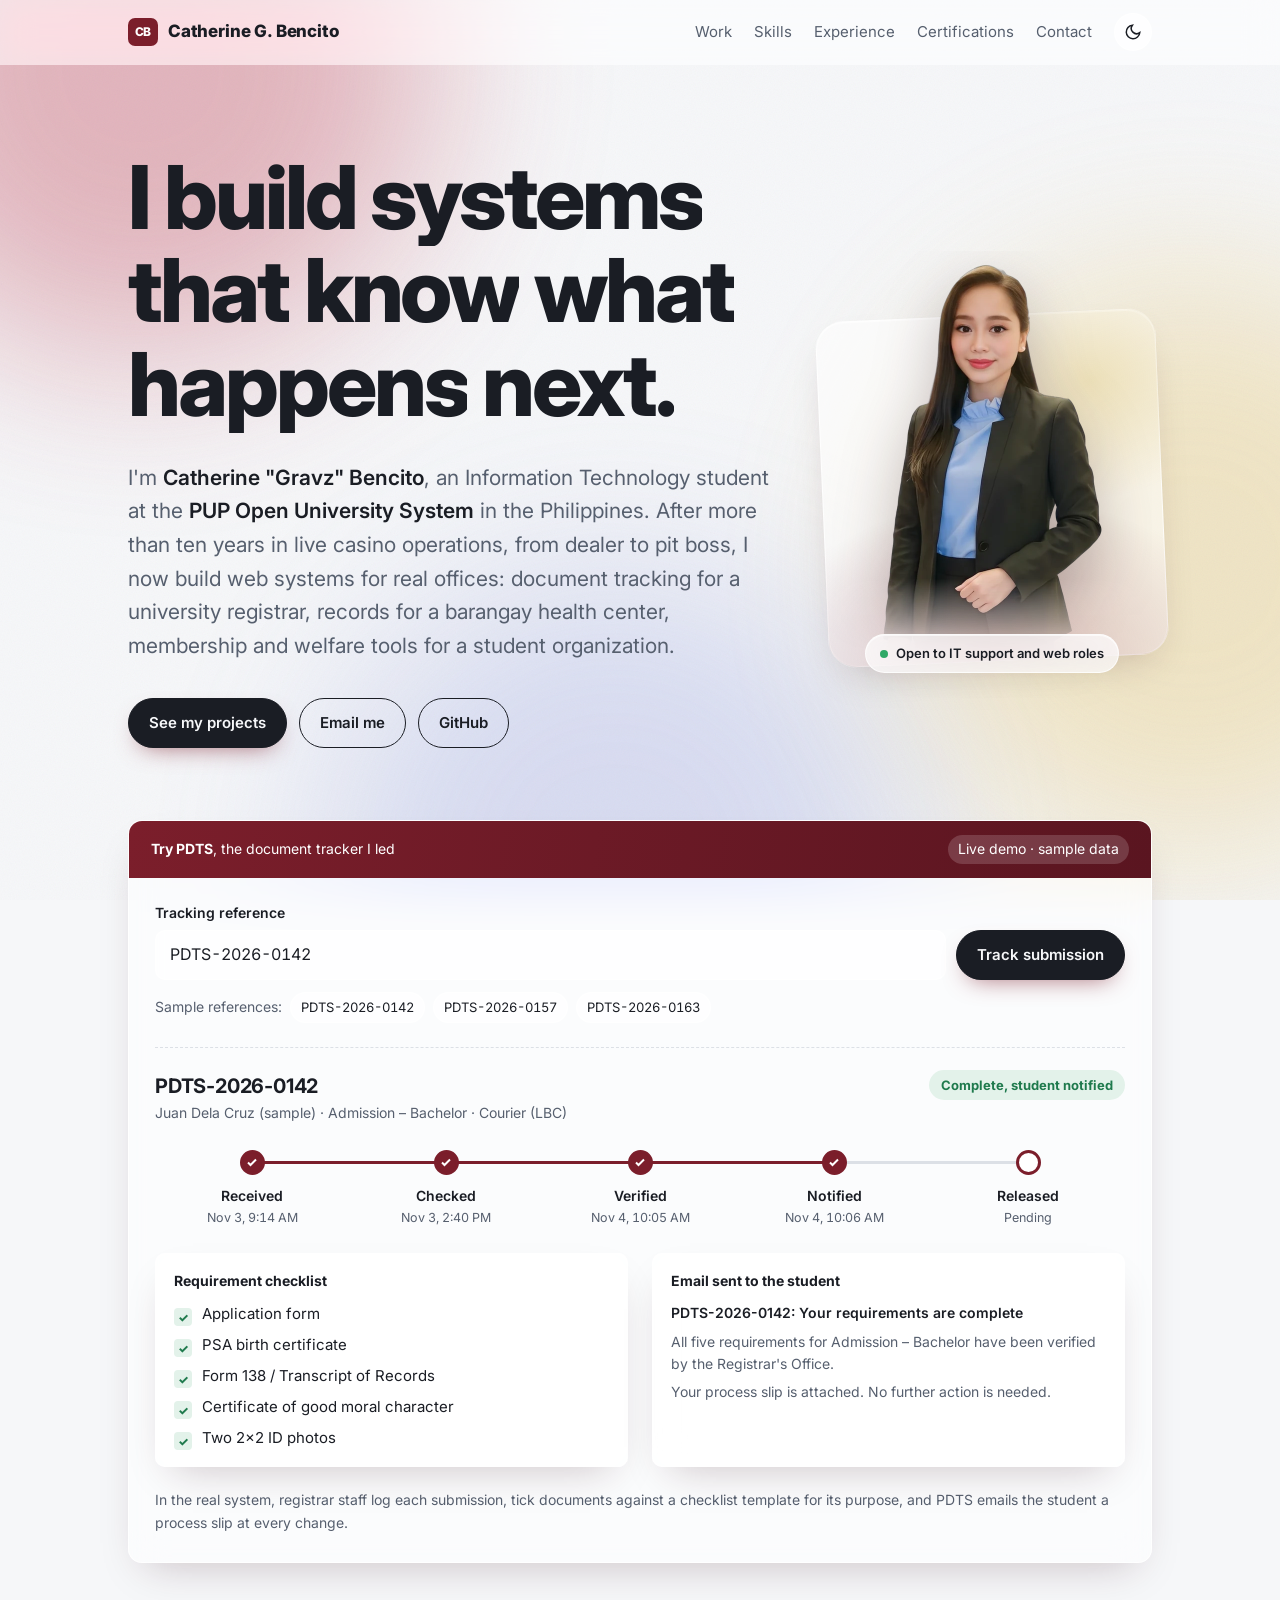
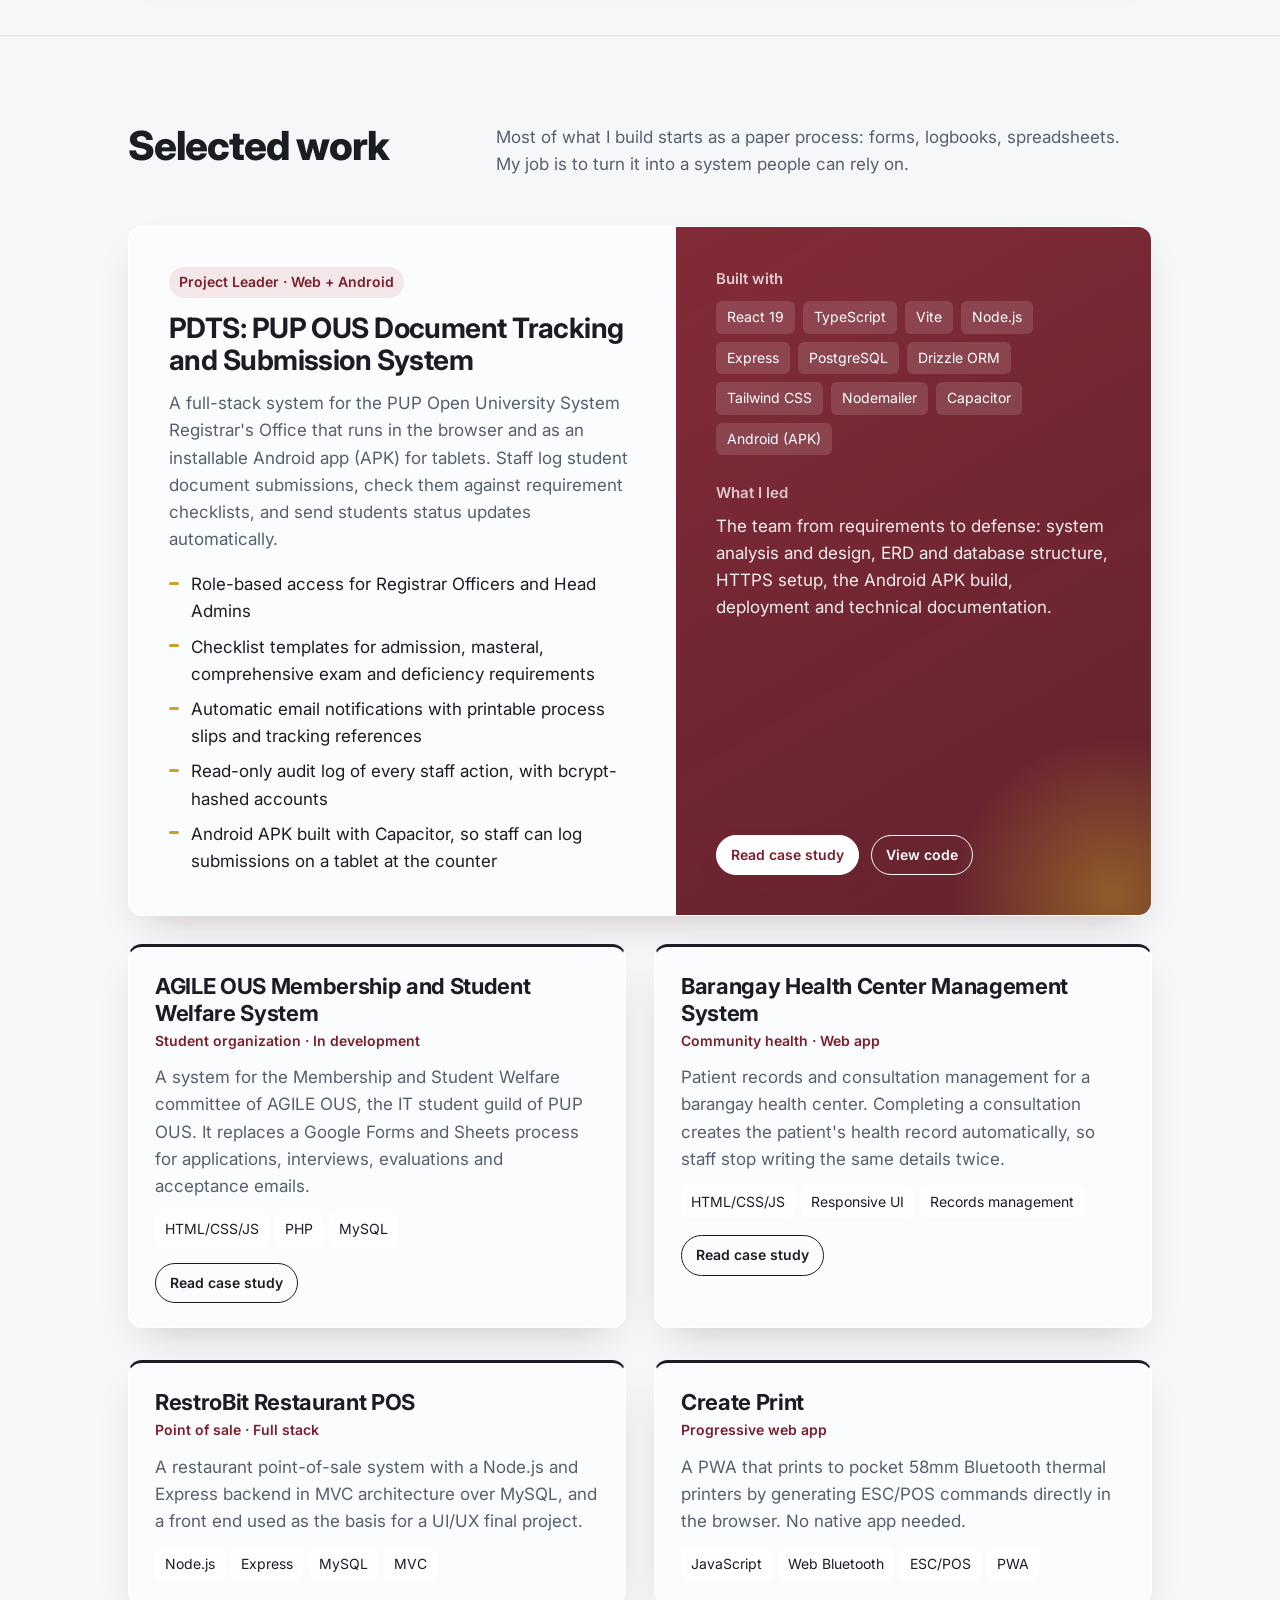
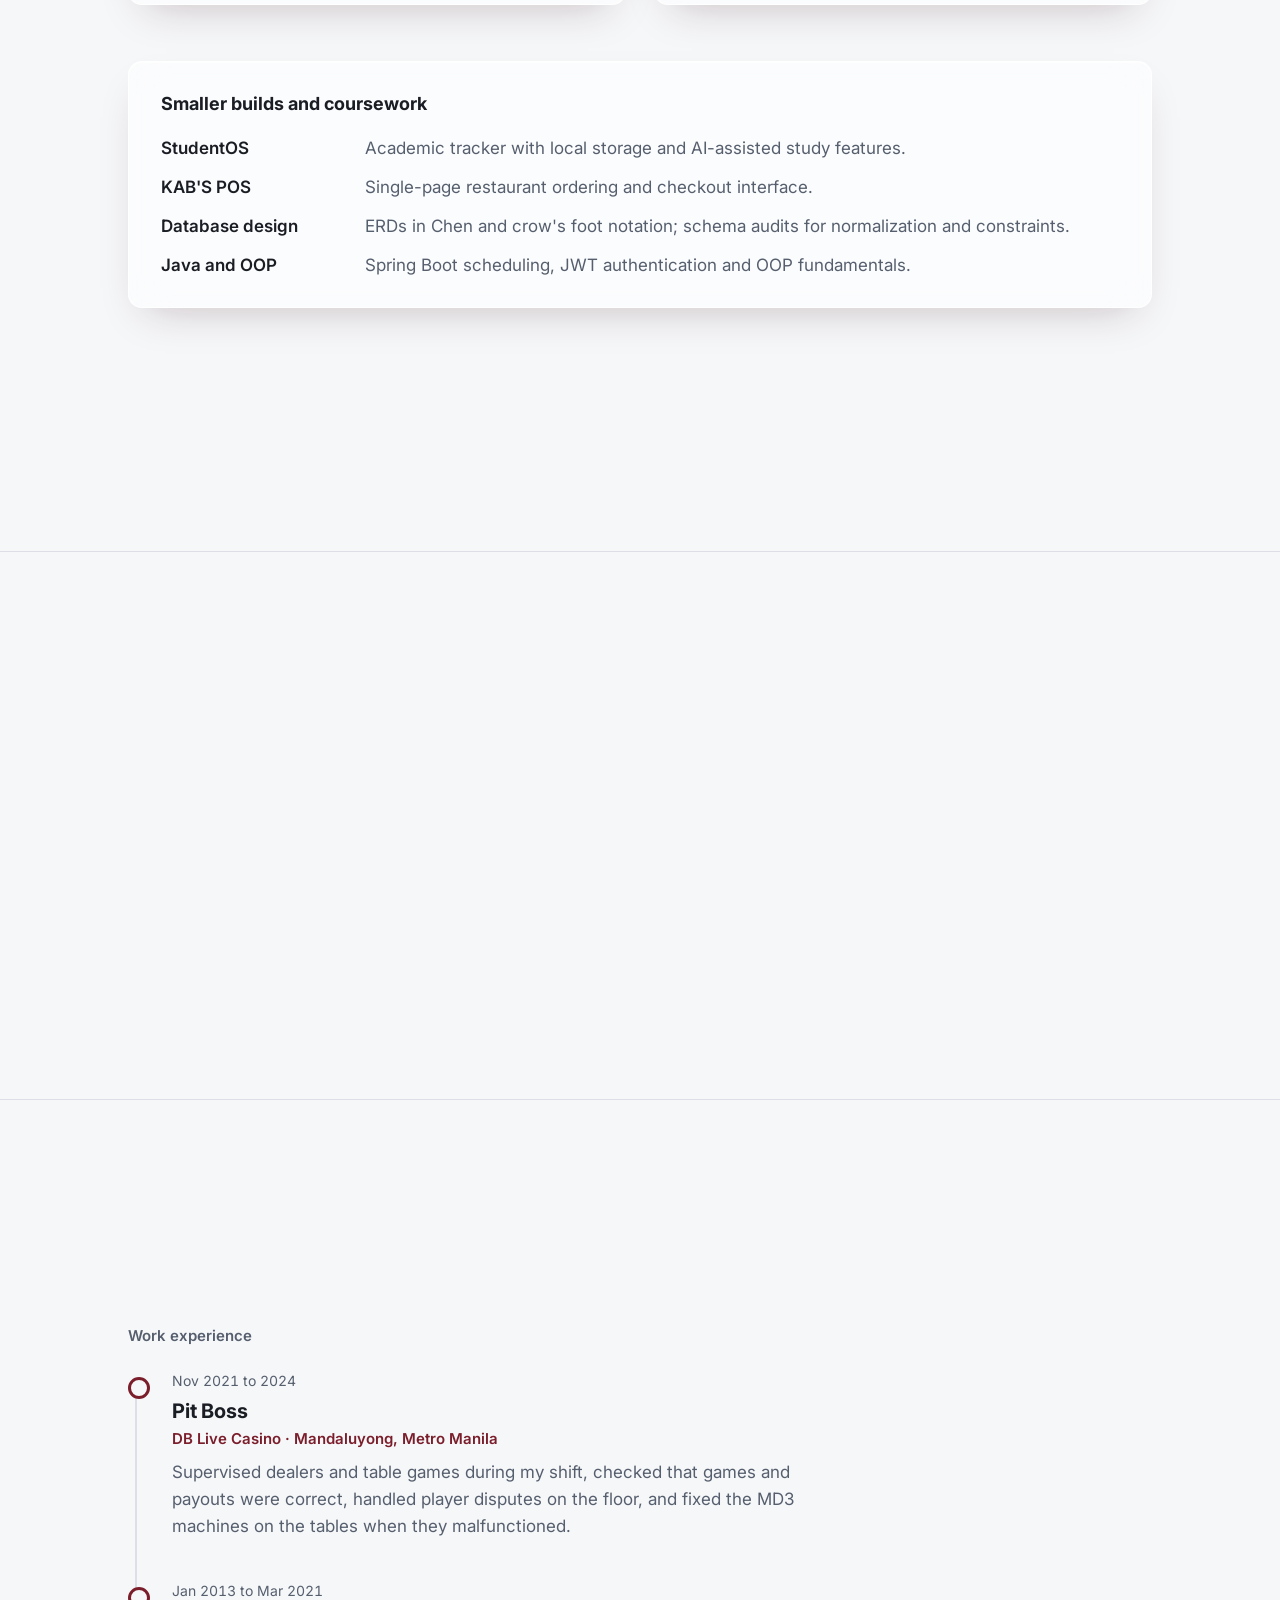
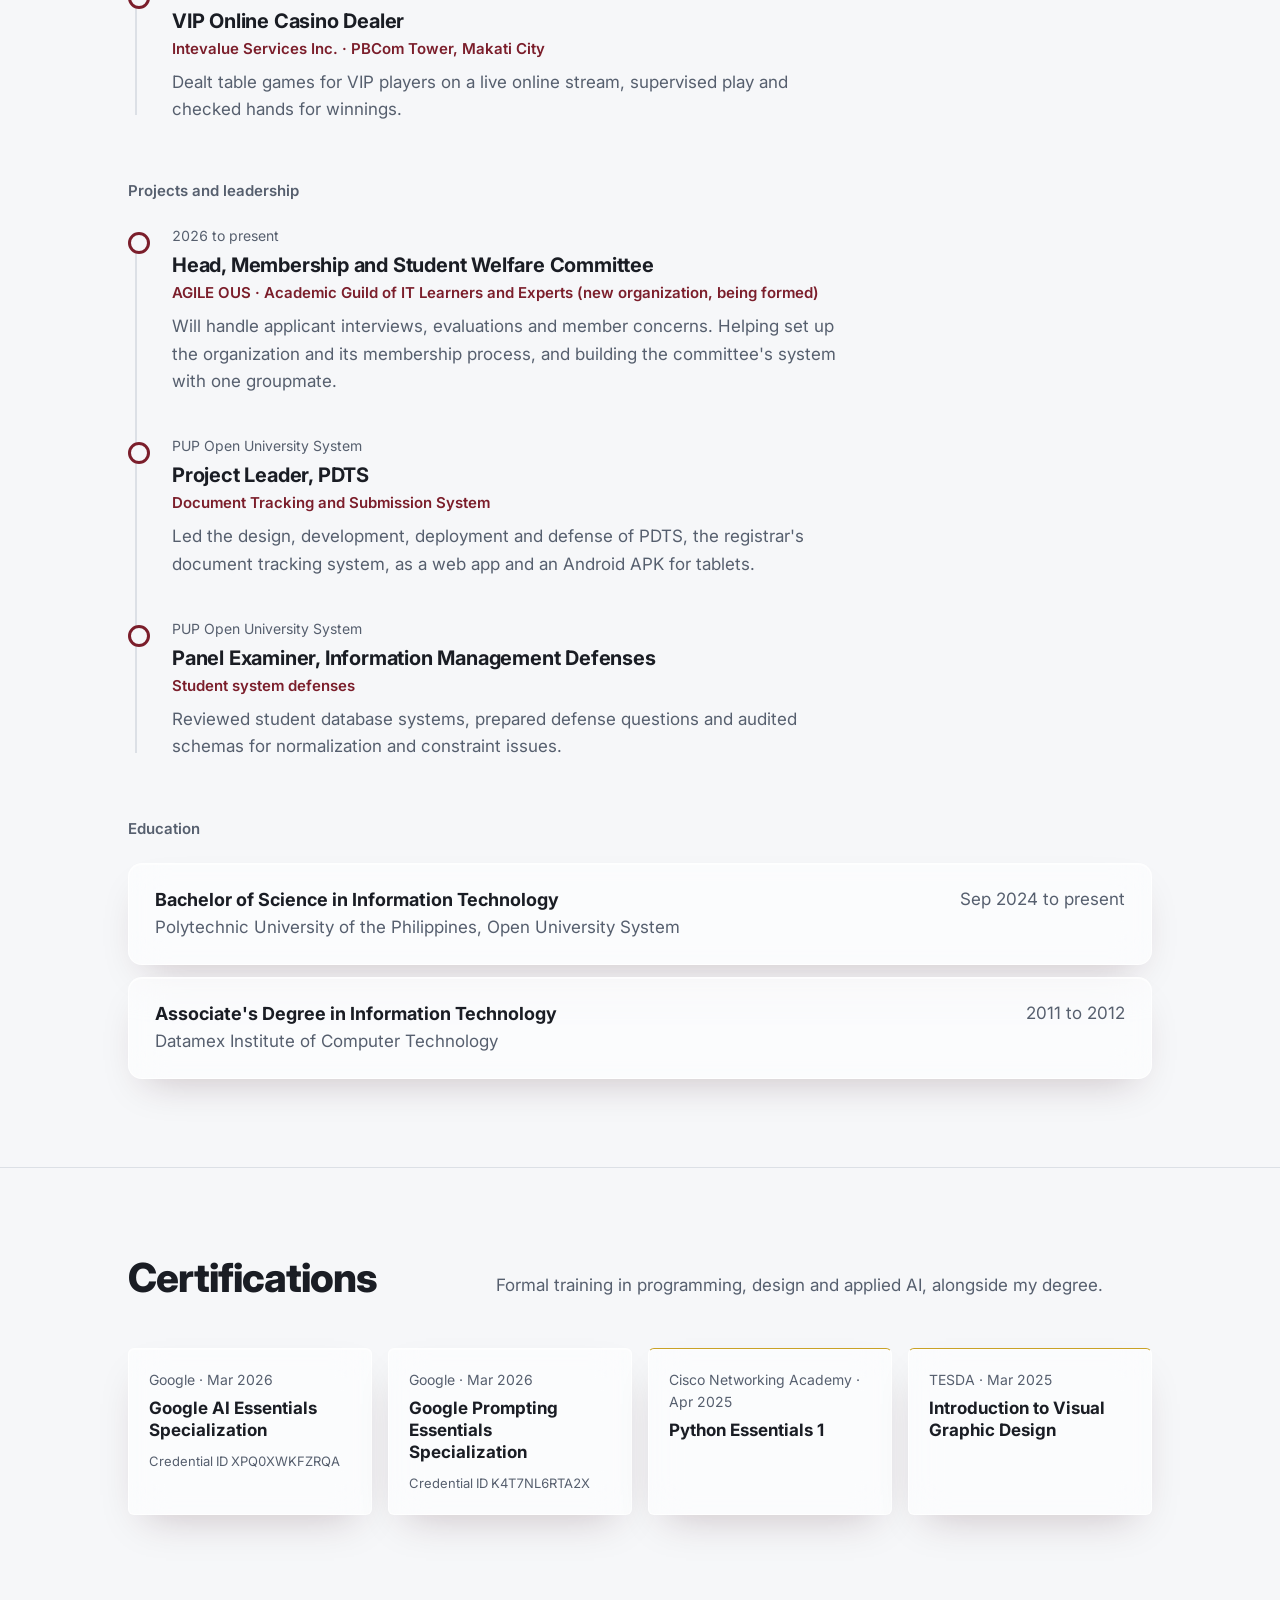
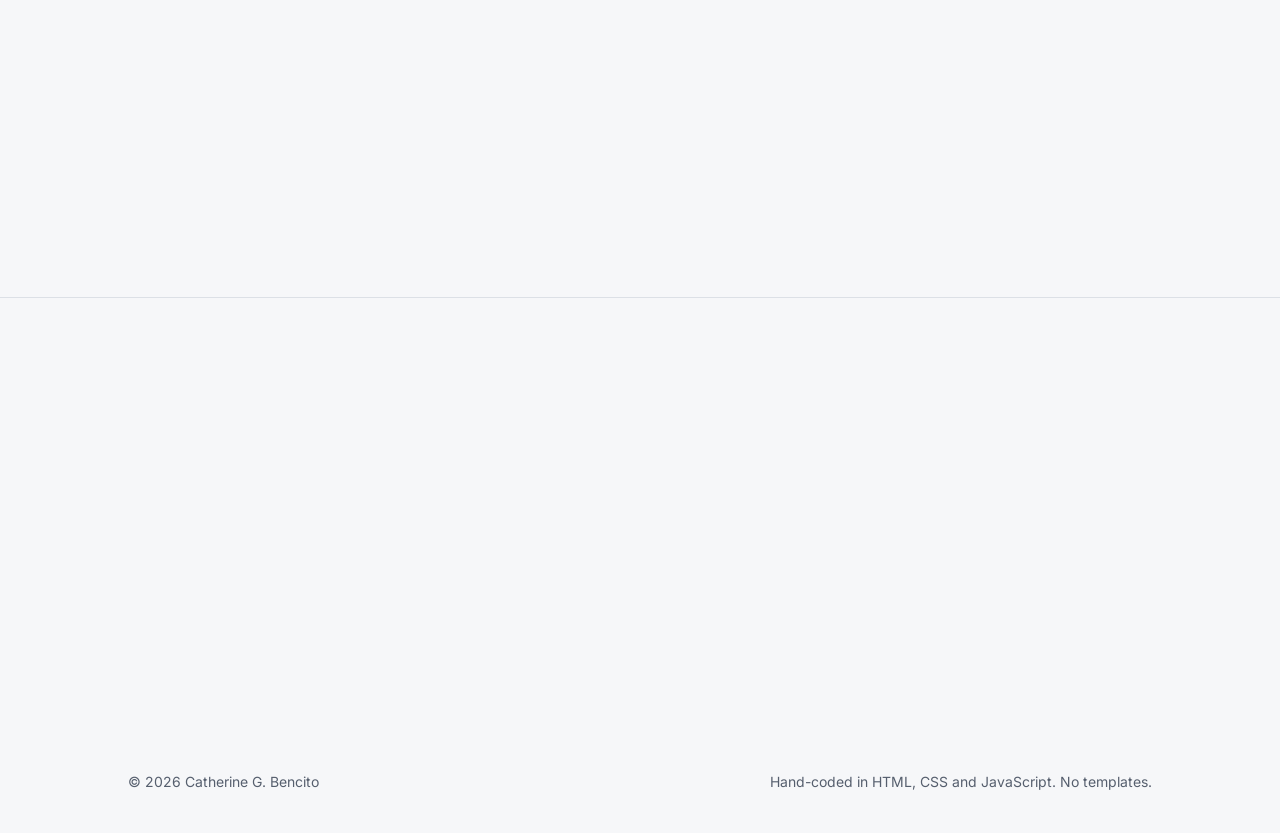
==== index.html @ cf2fac5e "Switch typeface to Inter Co-Authored-By: Claude Opus 5.5 <noreply@anthropic.com> Claude-Session: htt" ====
<!DOCTYPE html>
<html lang="en">
<head>
<meta charset="utf-8">
<meta name="viewport" content="width=device-width, initial-scale=1">
<title>Catherine G. Bencito · IT Student &amp; Web Developer</title>
<meta name="description" content="Catherine G. Bencito (Gravz) — full-stack developer and BSIT student at PUP Open University System, building document tracking, records and management systems for real institutions.">
<meta name="author" content="Catherine G. Bencito">
<meta property="og:type" content="website">
<meta property="og:title" content="Catherine G. Bencito — IT Student and Web Developer">
<meta property="og:description" content="I build systems that track what happens next: document tracking, records and management systems for schools, organizations and barangays.">
<meta name="theme-color" content="#7B1E2B">
<link rel="icon" href="data:image/svg+xml,<svg xmlns='http://www.w3.org/2000/svg' viewBox='0 0 32 32'><rect width='32' height='32' rx='7' fill='%237B1E2B'/><text x='16' y='21' font-family='Arial' font-weight='700' font-size='13' fill='white' text-anchor='middle'>CB</text></svg>">
<link rel="preconnect" href="https://fonts.googleapis.com">
<link rel="preconnect" href="https://fonts.gstatic.com" crossorigin>
<link href="https://fonts.googleapis.com/css2?family=Inter:wght@400;500;600;700;800&display=swap" rel="stylesheet">
<link rel="stylesheet" href="assets/css/styles.css">
<script>
  document.documentElement.classList.add('js');
  /* set theme before paint to avoid a flash */
  try { const t = localStorage.getItem('theme'); if (t) document.documentElement.dataset.theme = t; else if (matchMedia('(prefers-color-scheme: dark)').matches) document.documentElement.dataset.theme = 'dark'; } catch (e) {}
</script>
<script type="application/ld+json">
{
  "@context": "https://schema.org",
  "@type": "Person",
  "name": "Catherine G. Bencito",
  "alternateName": "Gravz",
  "jobTitle": "IT Support and Web Developer",
  "email": "mailto:kyasarin004@gmail.com",
  "alumniOf": "Polytechnic University of the Philippines",
  "sameAs": ["https://github.com/iamgravz", "https://www.linkedin.com/in/catherine-bencito-67b888121/"]
}
</script>
</head>
<body>
<div class="ambient" aria-hidden="true"><span></span><span></span><span></span></div>
<div class="grain" aria-hidden="true"></div>
<div class="progress" id="progress" aria-hidden="true"></div>
<a class="skip" href="#main">Skip to content</a>

<header class="top">
  <div class="wrap nav">
    <a class="brand" href="#main" aria-label="Catherine G. Bencito, back to top"><span class="brand-mark" aria-hidden="true">CB</span><span class="brand-name">Catherine G. Bencito</span></a>
    <div class="nav-right">
      <nav aria-label="Main">
        <ul>
          <li><a href="#work">Work</a></li>
          <li class="opt"><a href="#skills">Skills</a></li>
          <li class="opt2"><a href="#experience">Experience</a></li>
          <li class="opt"><a href="#certifications">Certifications</a></li>
          <li><a href="#contact">Contact</a></li>
        </ul>
      </nav>
      <button class="theme-toggle" id="themeToggle" type="button" aria-label="Switch to dark theme">
        <svg class="moon" viewBox="0 0 24 24" fill="none" stroke="currentColor" stroke-width="2" stroke-linecap="round" aria-hidden="true"><path d="M21 12.8A9 9 0 1 1 11.2 3a7 7 0 0 0 9.8 9.8z"/></svg>
        <svg class="sun" viewBox="0 0 24 24" fill="none" stroke="currentColor" stroke-width="2" stroke-linecap="round" aria-hidden="true"><circle cx="12" cy="12" r="4"/><path d="M12 2v2M12 20v2M4.9 4.9l1.4 1.4M17.7 17.7l1.4 1.4M2 12h2M20 12h2M4.9 19.1l1.4-1.4M17.7 6.3l1.4-1.4"/></svg>
      </button>
    </div>
  </div>
</header>

<main id="main">
  <!-- ================= HERO ================= -->
  <section class="hero">
    <div class="wrap">
      <div class="hero-grid">
      <div class="hero-text">
      <h1>I build systems that know what happens next.</h1>
      <p class="lede">I'm <strong>Catherine "Gravz" Bencito</strong>, an Information Technology student at the <strong>PUP Open University System</strong> in the Philippines. After more than ten years in live casino operations, from dealer to pit boss, I now build web systems for real offices: document tracking for a university registrar, records for a barangay health center, membership and welfare tools for a student organization.</p>
      <div class="cta-row">
        <a class="btn primary" href="#work">See my projects</a>
        <a class="btn ghost" href="mailto:kyasarin004@gmail.com">Email me</a>
        <a class="btn ghost" href="https://github.com/iamgravz" target="_blank" rel="noopener">GitHub</a>
      </div>
      </div>
      <figure class="hero-photo">
        <img src="assets/img/catherine-half.webp" width="640" height="800" alt="Catherine G. Bencito">
        <figcaption><span class="dot-live" aria-hidden="true"></span>Open to IT support and web roles</figcaption>
      </figure>
      </div>

      <!-- Signature element: a working slice of PDTS -->
      <div class="demo" aria-labelledby="demoTitle">
        <div class="demo-bar">
          <span><b id="demoTitle">Try PDTS</b>, the document tracker I led</span>
          <span class="pill">Live demo · sample data</span>
        </div>
        <div class="demo-body">
          <form class="demo-form" id="trackForm" autocomplete="off">
            <div class="field">
              <label for="refInput">Tracking reference</label>
              <input id="refInput" name="ref" value="PDTS-2026-0142" spellcheck="false" aria-describedby="sampleHint">
            </div>
            <button class="btn primary" type="submit">Track submission</button>
          </form>
          <div class="samples" id="sampleHint">
            <span>Sample references:</span>
            <button type="button" data-ref="PDTS-2026-0142">PDTS-2026-0142</button>
            <button type="button" data-ref="PDTS-2026-0157">PDTS-2026-0157</button>
            <button type="button" data-ref="PDTS-2026-0163">PDTS-2026-0163</button>
          </div>

          <p class="demo-error" id="demoError" role="alert" hidden></p>

          <div class="result" id="result" aria-live="polite" hidden>
            <div class="result-head">
              <div>
                <h3 id="resultRef"></h3>
                <div class="meta" id="resultMeta"></div>
              </div>
              <span class="status" id="resultStatus"></span>
            </div>
            <div class="steps" id="resultSteps"></div>
            <div class="result-cols">
              <div class="panel">
                <h4>Requirement checklist</h4>
                <ul class="checklist" id="resultChecklist"></ul>
              </div>
              <div class="panel">
                <h4>Email sent to the student</h4>
                <div class="email" id="resultEmail"></div>
              </div>
            </div>
          </div>
          <p class="demo-foot">In the real system, registrar staff log each submission, tick documents against a checklist template for its purpose, and PDTS emails the student a process slip at every change.</p>
        </div>
      </div>
    </div>
  </section>

  <!-- ================= WORK ================= -->
  <section class="block" id="work">
    <div class="wrap">
      <div class="sec-head">
        <h2>Selected work</h2>
        <p>Most of what I build starts as a paper process: forms, logbooks, spreadsheets. My job is to turn it into a system people can rely on.</p>
      </div>

      <article class="feature">
        <div class="feature-body">
          <span class="role">Project Leader · Web + Android</span>
          <h3>PDTS: PUP OUS Document Tracking and Submission System</h3>
          <p>A full-stack system for the PUP Open University System Registrar's Office that runs in the browser and as an installable Android app (APK) for tablets. Staff log student document submissions, check them against requirement checklists, and send students status updates automatically.</p>
          <ul class="ticks">
            <li>Role-based access for Registrar Officers and Head Admins</li>
            <li>Checklist templates for admission, masteral, comprehensive exam and deficiency requirements</li>
            <li>Automatic email notifications with printable process slips and tracking references</li>
            <li>Read-only audit log of every staff action, with bcrypt-hashed accounts</li>
            <li>Android APK built with Capacitor, so staff can log submissions on a tablet at the counter</li>
          </ul>
        </div>
        <div class="feature-side">
          <div>
            <h4>Built with</h4>
            <div class="stack">
              <span>React 19</span><span>TypeScript</span><span>Vite</span><span>Node.js</span><span>Express</span><span>PostgreSQL</span><span>Drizzle ORM</span><span>Tailwind CSS</span><span>Nodemailer</span><span>Capacitor</span><span>Android (APK)</span>
            </div>
          </div>
          <div>
            <h4>What I led</h4>
            <p style="margin-top:8px;opacity:.92">The team from requirements to defense: system analysis and design, ERD and database structure, HTTPS setup, the Android APK build, deployment and technical documentation.</p>
          </div>
          <div class="links">
            <button class="btn primary small" type="button" data-case="case-pdts">Read case study</button>
            <a class="btn ghost small" href="https://github.com/iamgravz/pdts-demo-clean" target="_blank" rel="noopener">View code</a>
          </div>
        </div>
      </article>

      <div class="projects">
        <article class="proj">
          <h3>AGILE OUS Membership and Student Welfare System</h3>
          <div class="kind">Student organization · In development</div>
          <p>A system for the Membership and Student Welfare committee of AGILE OUS, the IT student guild of PUP OUS. It replaces a Google Forms and Sheets process for applications, interviews, evaluations and acceptance emails.</p>
          <div class="tags"><span>HTML/CSS/JS</span><span>PHP</span><span>MySQL</span></div>
          <button class="btn ghost small" type="button" data-case="case-msw">Read case study</button>
        </article>
        <article class="proj">
          <h3>Barangay Health Center Management System</h3>
          <div class="kind">Community health · Web app</div>
          <p>Patient records and consultation management for a barangay health center. Completing a consultation creates the patient's health record automatically, so staff stop writing the same details twice.</p>
          <div class="tags"><span>HTML/CSS/JS</span><span>Responsive UI</span><span>Records management</span></div>
          <button class="btn ghost small" type="button" data-case="case-bhcms">Read case study</button>
        </article>
        <article class="proj">
          <h3>RestroBit Restaurant POS</h3>
          <div class="kind">Point of sale · Full stack</div>
          <p>A restaurant point-of-sale system with a Node.js and Express backend in MVC architecture over MySQL, and a front end used as the basis for a UI/UX final project.</p>
          <div class="tags"><span>Node.js</span><span>Express</span><span>MySQL</span><span>MVC</span></div>
        </article>
        <article class="proj">
          <h3>Create Print</h3>
          <div class="kind">Progressive web app</div>
          <p>A PWA that prints to pocket 58mm Bluetooth thermal printers by generating ESC/POS commands directly in the browser. No native app needed.</p>
          <div class="tags"><span>JavaScript</span><span>Web Bluetooth</span><span>ESC/POS</span><span>PWA</span></div>
        </article>
      </div>

      <div class="small-builds">
        <h3>Smaller builds and coursework</h3>
        <dl>
          <dt>StudentOS</dt><dd>Academic tracker with local storage and AI-assisted study features.</dd>
          <dt>KAB'S POS</dt><dd>Single-page restaurant ordering and checkout interface.</dd>
          <dt>Database design</dt><dd>ERDs in Chen and crow's foot notation; schema audits for normalization and constraints.</dd>
          <dt>Java and OOP</dt><dd>Spring Boot scheduling, JWT authentication and OOP fundamentals.</dd>
        </dl>
      </div>

      <div class="gh">
        <div class="gh-head">
          <h3>Latest on GitHub</h3>
          <span>Pulled live from the GitHub API</span>
        </div>
        <ul class="gh-list" id="ghList" data-user="iamgravz">
          <li><span class="loading">Loading repositories…</span></li>
        </ul>
      </div>
    </div>
  </section>

  <!-- ================= SKILLS ================= -->
  <section class="block" id="skills">
    <div class="wrap">
      <div class="sec-head">
        <h2>Skills</h2>
        <p>The tools I've shipped real projects with, from the database schema to the screen.</p>
      </div>
      <div class="skills">
        <div><h3>Front end</h3><ul><li>React and TypeScript</li><li>HTML, CSS, JavaScript</li><li>Tailwind CSS</li><li>Vite</li><li>Responsive and tablet UI</li></ul></div>
        <div><h3>Back end</h3><ul><li>Node.js and Express</li><li>Java and Spring Boot</li><li>PHP</li><li>REST APIs</li><li>Authentication and RBAC</li><li>Email services</li></ul></div>
        <div><h3>Data</h3><ul><li>PostgreSQL</li><li>MySQL and MariaDB</li><li>Drizzle ORM</li><li>ERD and normalization</li><li>Schema design and audits</li></ul></div>
        <div><h3>Delivery</h3><ul><li>Git and GitHub</li><li>HTTPS and SSL setup</li><li>Apache Tomcat</li><li>Capacitor for Android</li><li>System analysis and design docs</li><li>AI tools and prompt design</li></ul></div>
      </div>
    </div>
  </section>

  <!-- ================= EXPERIENCE ================= -->
  <section class="block" id="experience">
    <div class="wrap">
      <div class="sec-head">
        <h2>Experience and leadership</h2>
        <p>More than ten years in live casino operations, from dealer to pit boss, taught me accuracy, accountability and calm under pressure. I bring the same habits to the systems I build.</p>
      </div>

      <h3 class="sub">Work experience</h3>
      <ol class="timeline">
        <li>
          <div class="when">Nov 2021 to 2024</div>
          <h3>Pit Boss</h3>
          <div class="org">DB Live Casino · Mandaluyong, Metro Manila</div>
          <p>Supervised dealers and table games during my shift, checked that games and payouts were correct, handled player disputes on the floor, and fixed the MD3 machines on the tables when they malfunctioned.</p>
        </li>
        <li>
          <div class="when">Jan 2013 to Mar 2021</div>
          <h3>VIP Online Casino Dealer</h3>
          <div class="org">Intevalue Services Inc. · PBCom Tower, Makati City</div>
          <p>Dealt table games for VIP players on a live online stream, supervised play and checked hands for winnings.</p>
        </li>
      </ol>

      <h3 class="sub">Projects and leadership</h3>
      <ol class="timeline">
        <li>
          <div class="when">2026 to present</div>
          <h3>Head, Membership and Student Welfare Committee</h3>
          <div class="org">AGILE OUS · Academic Guild of IT Learners and Experts (new organization, being formed)</div>
          <p>Will handle applicant interviews, evaluations and member concerns. Helping set up the organization and its membership process, and building the committee's system with one groupmate.</p>
        </li>
        <li>
          <div class="when">PUP Open University System</div>
          <h3>Project Leader, PDTS</h3>
          <div class="org">Document Tracking and Submission System</div>
          <p>Led the design, development, deployment and defense of PDTS, the registrar's document tracking system, as a web app and an Android APK for tablets.</p>
        </li>
        <li>
          <div class="when">PUP Open University System</div>
          <h3>Panel Examiner, Information Management Defenses</h3>
          <div class="org">Student system defenses</div>
          <p>Reviewed student database systems, prepared defense questions and audited schemas for normalization and constraint issues.</p>
        </li>
      </ol>

      <h3 class="sub space">Education</h3>
      <div class="edu-list">
        <div class="edu">
          <div>
            <h3>Bachelor of Science in Information Technology</h3>
            <p>Polytechnic University of the Philippines, Open University System</p>
          </div>
          <p>Sep 2024 to present</p>
        </div>
        <div class="edu">
          <div>
            <h3>Associate's Degree in Information Technology</h3>
            <p>Datamex Institute of Computer Technology</p>
          </div>
          <p>2011 to 2012</p>
        </div>
      </div>
    </div>
  </section>

  <!-- ================= CERTIFICATIONS ================= -->
  <section class="block" id="certifications">
    <div class="wrap">
      <div class="sec-head">
        <h2>Certifications</h2>
        <p>Formal training in programming, design and applied AI, alongside my degree.</p>
      </div>
      <div class="certs">
        <div class="cert"><div class="issuer">Google · Mar 2026</div><h3>Google AI Essentials Specialization</h3><p>Credential ID XPQ0XWKFZRQA</p></div>
        <div class="cert"><div class="issuer">Google · Mar 2026</div><h3>Google Prompting Essentials Specialization</h3><p>Credential ID K4T7NL6RTA2X</p></div>
        <div class="cert"><div class="issuer">Cisco Networking Academy · Apr 2025</div><h3>Python Essentials 1</h3></div>
        <div class="cert"><div class="issuer">TESDA · Mar 2025</div><h3>Introduction to Visual Graphic Design</h3></div>
      </div>
      <div class="cert-courses">
        <h3>Courses completed in the Google specializations (Mar 2026)</h3>
        <ul>
          <li>Introduction to AI</li>
          <li>Maximize Productivity With AI Tools</li>
          <li>Discover the Art of Prompting</li>
          <li>Use AI Responsibly</li>
          <li>Stay Ahead of the AI Curve</li>
          <li>Start Writing Prompts like a Pro</li>
          <li>Design Prompts for Everyday Work Tasks</li>
          <li>Speed Up Data Analysis and Presentation Building</li>
          <li>Use AI as a Creative or Expert Partner</li>
        </ul>
        <p class="also">Also: Java Programming NC III training at C&amp;C Academy (TESDA program), with OJT and certificate to follow; Home-Based Connect certificate, Feb 2021.</p>
      </div>
    </div>
  </section>

  <!-- ================= CONTACT ================= -->
  <section class="contact" id="contact">
    <div class="wrap">
      <h2>Have a process that needs a system?</h2>
      <p>I'm open to junior developer roles, internships and freelance projects. Email me at <a href="mailto:kyasarin004@gmail.com">kyasarin004@gmail.com</a> or message me on LinkedIn.</p>
      <div class="cta-row">
        <a class="btn primary" href="mailto:kyasarin004@gmail.com">Email me</a>
        <a class="btn ghost" href="https://www.linkedin.com/in/catherine-bencito-67b888121/" target="_blank" rel="noopener">LinkedIn</a>
        <a class="btn ghost" href="https://github.com/iamgravz" target="_blank" rel="noopener">GitHub</a>
        <button class="btn ghost" type="button" onclick="window.print()">Print as résumé</button>
      </div>
    </div>
  </section>
</main>

<div class="wrap">
  <footer>
    <span>© <span id="yr">2026</span> Catherine G. Bencito</span>
    <span>Hand-coded in HTML, CSS and JavaScript. No templates.</span>
  </footer>
</div>

<!-- ================= CASE STUDIES ================= -->
<dialog class="case" id="case-pdts" aria-labelledby="case-pdts-title">
  <div class="case-head"><h2 id="case-pdts-title">Case study: PDTS</h2><button class="case-close" type="button" aria-label="Close case study">×</button></div>
  <div class="case-body">
    <h3>The problem</h3>
    <p>PUP Open University students send admission, masteral, comprehensive exam and deficiency documents to the Registrar's Office, many by courier from across the country. Tracking was manual, so students couldn't tell what had arrived or what was missing, and staff answered the same follow-up questions over and over.</p>

    <h3>The solution</h3>
    <ul>
      <li><strong>Checklist templates per purpose.</strong> Head Admins define the required documents for each purpose; officers tick them off as they verify each one.</li>
      <li><strong>Tracking references and process slips.</strong> Every submission gets a reference number and a printable slip.</li>
      <li><strong>Automatic emails.</strong> Any change in a submission's status emails the student, including exactly which document is missing.</li>
      <li><strong>Audit log.</strong> Every staff action is recorded with who, what and when, and can't be edited.</li>
      <li><strong>Web and Android.</strong> The same React app ships as a website and, through Capacitor, as an APK for tablets at the counter.</li>
    </ul>

    <h3>Architecture</h3>
    <div class="arch" role="img" aria-label="React client on web and Android talks to an Express API, which uses PostgreSQL and an email service">
      <div class="col">
        <div class="node key"><b>React + TypeScript</b><span>Web app (Vite)</span></div>
        <div class="node key"><b>Android APK</b><span>Capacitor wrapper</span></div>
      </div>
      <div class="arrow" aria-hidden="true">⇄</div>
      <div class="col">
        <div class="node key"><b>Express API</b><span>Node.js · RBAC · bcrypt</span></div>
      </div>
      <div class="arrow" aria-hidden="true">⇄</div>
      <div class="col">
        <div class="node"><b>PostgreSQL</b><span>Drizzle ORM</span></div>
        <div class="node"><b>Email service</b><span>Nodemailer</span></div>
      </div>
    </div>

    <h3>Hard parts I solved</h3>
    <ul>
      <li><strong>Password security without breaking old accounts.</strong> Moved staff passwords to bcrypt; legacy plaintext rows are re-hashed automatically the next time that user logs in.</li>
      <li><strong>HTTPS on a local network.</strong> Set up trusted certificates with mkcert so the registrar's machines and tablets connect securely.</li>
      <li><strong>Android quirks.</strong> Fixed the app drawing under the status bar by configuring Capacitor's status bar plugin and Android styles.</li>
      <li><strong>Database structure.</strong> Normalized the schema, enforced foreign keys and wrote seed and reset scripts so anyone can set it up on Windows in one step.</li>
    </ul>

    <h3>My role</h3>
    <p>Project Leader. I led requirements gathering with the registrar, the system analysis and design documentation, the ERD and database, the full-stack build, the Android release, deployment and the final defense.</p>
  </div>
</dialog>

<dialog class="case" id="case-msw" aria-labelledby="case-msw-title">
  <div class="case-head"><h2 id="case-msw-title">Case study: AGILE OUS MSW System</h2><button class="case-close" type="button" aria-label="Close case study">×</button></div>
  <div class="case-body">
    <h3>The problem</h3>
    <p>The Membership and Student Welfare committee acts as the organization's HR. Applications came in through Google Forms, were evaluated in shared Sheets, and acceptance or rejection emails were sent by hand, which made it easy to lose track of applicants.</p>
    <h3>The solution</h3>
    <ul>
      <li>One place for applications, interview schedules, evaluation scores and decisions</li>
      <li>Document verification for applicants, officers and members</li>
      <li>Templated acceptance and rejection emails sent from the system</li>
      <li>Member welfare records the committee can report on</li>
    </ul>
    <h3>Architecture</h3>
    <div class="arch" role="img" aria-label="Browser front end talks to a PHP backend that uses MySQL">
      <div class="col"><div class="node key"><b>HTML, CSS, JS</b><span>Committee dashboard</span></div></div>
      <div class="arrow" aria-hidden="true">⇄</div>
      <div class="col"><div class="node key"><b>PHP</b><span>Business logic and auth</span></div></div>
      <div class="arrow" aria-hidden="true">⇄</div>
      <div class="col"><div class="node"><b>MySQL</b><span>Members, applicants, evaluations</span></div></div>
    </div>
    <h3>Status</h3>
    <p>In development as the committee head. Scheduled for presentation to the organization in December 2026, with the goal of adoption across all committees.</p>
  </div>
</dialog>

<dialog class="case" id="case-bhcms" aria-labelledby="case-bhcms-title">
  <div class="case-head"><h2 id="case-bhcms-title">Case study: Barangay Health Center Management System</h2><button class="case-close" type="button" aria-label="Close case study">×</button></div>
  <div class="case-body">
    <h3>The problem</h3>
    <p>Barangay health centers keep patient information in logbooks and folders. Staff copy the same details into several records for every visit, and finding a patient's history takes time.</p>
    <h3>The solution</h3>
    <ul>
      <li>Patient registry with search</li>
      <li>Consultation workflow from check-in to completion</li>
      <li>Completing a consultation generates the patient's health record automatically</li>
      <li>Full-width, responsive layout that works on the health center's desktop and tablets</li>
    </ul>
    <h3>What I focused on</h3>
    <p>Designing the flow so each step feeds the next: the data entered at check-in carries through to the consultation and into the health record without retyping. The project includes a review of related literature on health information systems from 2021 onward.</p>
  </div>
</dialog>

<script src="assets/js/main.js" defer></script>
</body>
</html>
---- assets/css/styles.css ----
/* ==========================================================
   Catherine G. Bencito — Portfolio
   Design tokens → base → layout → components → utilities
   ========================================================== */

:root {
  --paper: #F6F7F9;
  --surface: #FFFFFF;
  --surface-2: #EEF0F3;
  --ink: #1A1D24;
  --slate: #565F6E;
  --line: #DCE0E6;
  --maroon: #7B1E2B;
  --maroon-ink: #7B1E2B;
  --maroon-soft: #F3E7E9;
  --gold: #C9A227;
  --ok: #1F7A4D;
  --ok-soft: #E3F2EA;
  --warn: #9A6A00;
  --warn-soft: #FBF1D9;
  --radius-lg: 14px;
  --radius-sm: 6px;
  --max: 1080px;
  color-scheme: light;
}

[data-theme="dark"] {
  --paper: #14161B;
  --surface: #1C1F26;
  --surface-2: #252932;
  --ink: #ECEEF2;
  --slate: #A3AAB6;
  --line: #2E333D;
  --maroon: #9B2C3C;
  --maroon-ink: #E58A97;
  --maroon-soft: #3A1E24;
  --ok: #5CC892;
  --ok-soft: #173326;
  --warn: #E8C15A;
  --warn-soft: #3A3018;
  color-scheme: dark;
}

* { box-sizing: border-box; margin: 0; padding: 0; }
html { scroll-behavior: smooth; }
@media (prefers-reduced-motion: reduce) { html { scroll-behavior: auto; } }

body {
  font-family: "Inter", system-ui, -apple-system, "Segoe UI", sans-serif;
  background: var(--paper);
  color: var(--ink);
  font-size: 17px;
  line-height: 1.6;
  -webkit-font-smoothing: antialiased;
  transition: background .25s, color .25s;
}
a { color: inherit; }
a:focus-visible, button:focus-visible, input:focus-visible {
  outline: 3px solid var(--gold); outline-offset: 3px; border-radius: 4px;
}
.wrap { max-width: var(--max); margin: 0 auto; padding: 0 28px; }
.skip { position: absolute; left: -999px; top: 8px; background: var(--ink); color: var(--paper); padding: 8px 14px; border-radius: 6px; z-index: 50; }
.skip:focus { left: 8px; }

/* ---------- header ---------- */
header.top {
  position: sticky; top: 0; z-index: 20;
  background: color-mix(in srgb, var(--paper) 88%, transparent);
  backdrop-filter: blur(8px);
  border-bottom: 1px solid transparent;
  transition: border-color .2s;
}
header.top.scrolled { border-bottom-color: var(--line); }
.nav { display: flex; align-items: center; justify-content: space-between; height: 64px; gap: 16px; }
.brand { white-space: nowrap; font-weight: 800; text-decoration: none; letter-spacing: -.01em; display: flex; align-items: center; gap: 10px; }
.brand-mark { width: 30px; height: 28px; border-radius: 7px; background: var(--maroon); color: #fff; display: grid; place-items: center; font-size: 12px; }
.nav-right { display: flex; align-items: center; gap: 22px; }
.nav ul { display: flex; gap: 22px; list-style: none; font-size: 15px; }
.nav ul a { text-decoration: none; color: var(--slate); }
.nav ul a:hover { color: var(--ink); }
.theme-toggle {
  width: 38px; height: 38px; border-radius: 50%;
  border: 1px solid var(--line); background: var(--surface); color: var(--ink);
  display: grid; place-items: center; cursor: pointer;
}
.theme-toggle svg { width: 18px; height: 18px; }
.theme-toggle .sun { display: none; }
[data-theme="dark"] .theme-toggle .sun { display: block; }
[data-theme="dark"] .theme-toggle .moon { display: none; }
@media (max-width: 760px) { .nav ul { gap: 14px; font-size: 14px; } .nav ul .opt { display: none; } }
@media (max-width: 430px) { .nav ul .opt2 { display: none; } .brand-name { display: none; } }

/* ---------- buttons ---------- */
.btn {
  display: inline-flex; align-items: center; gap: 8px;
  padding: 12px 20px; border-radius: 999px;
  font: inherit; font-weight: 600; font-size: 15px; text-decoration: none;
  border: 1.5px solid var(--ink); background: transparent; color: var(--ink);
  cursor: pointer; transition: background .15s, color .15s, border-color .15s;
}
.btn.primary { background: var(--ink); color: var(--paper); }
.btn.primary:hover { background: var(--maroon); border-color: var(--maroon); color: #fff; }
.btn.ghost:hover { background: var(--surface); }
.btn.small { padding: 8px 14px; font-size: 14px; }
.cta-row { display: flex; flex-wrap: wrap; gap: 12px; margin-top: 36px; }

/* ---------- hero ---------- */
.hero { padding: 88px 0 72px; }
.hero-grid { display: grid; grid-template-columns: 1fr; gap: 0; }
.hero h1 { font-size: clamp(44px, 7.4vw, 88px); line-height: 1; letter-spacing: -.035em; font-weight: 800; max-width: 12ch; }
.hero .lede { margin-top: 28px; font-size: clamp(18px, 2vw, 21px); color: var(--slate); max-width: 60ch; }
.hero .lede strong { color: var(--ink); font-weight: 600; }

/* ---------- live tracker demo (signature element) ---------- */
.demo {
  margin-top: 72px; background: var(--surface);
  border: 1px solid var(--line); border-radius: var(--radius-lg);
  overflow: hidden;
}
.demo-bar {
  display: flex; justify-content: space-between; align-items: center; gap: 12px; flex-wrap: wrap;
  padding: 14px 22px; background: var(--maroon); color: #fff; font-size: 14px;
}
.demo-bar b { font-weight: 700; }
.demo-bar .pill { background: rgba(255,255,255,.16); padding: 3px 10px; border-radius: 999px; }
.demo-body { padding: 24px 26px 28px; }
.demo-form { display: flex; gap: 10px; flex-wrap: wrap; align-items: end; }
.demo-form label { display: block; font-size: 14px; font-weight: 600; margin-bottom: 6px; }
.demo-form .field { flex: 1 1 260px; }
.demo-form input {
  width: 100%; font: inherit; font-size: 16px; font-variant-numeric: tabular-nums;
  padding: 11px 14px; border: 1.5px solid var(--line); border-radius: 10px;
  background: var(--paper); color: var(--ink);
}
.demo-form input:focus { border-color: var(--maroon-ink); outline: none; }
.samples { margin-top: 12px; font-size: 14px; color: var(--slate); display: flex; gap: 8px; flex-wrap: wrap; align-items: center; }
.samples button {
  font: inherit; font-size: 13px; font-variant-numeric: tabular-nums;
  padding: 4px 10px; border-radius: 999px; cursor: pointer;
  border: 1px solid var(--line); background: var(--surface-2); color: var(--ink);
}
.samples button:hover { border-color: var(--maroon-ink); }

.result { margin-top: 24px; border-top: 1px dashed var(--line); padding-top: 22px; }
.result[hidden] { display: none; }
.result-head { display: flex; justify-content: space-between; gap: 16px; flex-wrap: wrap; align-items: flex-start; }
.result-head h3 { font-size: 20px; letter-spacing: -.01em; }
.result-head .meta { font-size: 14px; color: var(--slate); }
.status { font-size: 13px; font-weight: 700; padding: 5px 12px; border-radius: 999px; white-space: nowrap; }
.status.ok { background: var(--ok-soft); color: var(--ok); }
.status.warn { background: var(--warn-soft); color: var(--warn); }
.status.info { background: var(--maroon-soft); color: var(--maroon-ink); }

.steps { position: relative; display: grid; grid-template-columns: repeat(5, 1fr); margin-top: 26px; }
.rail { position: absolute; left: 10%; right: 10%; top: 11px; height: 3px; background: var(--line); border-radius: 3px; }
.rail-fill { position: absolute; left: 0; top: 0; bottom: 0; width: 0; background: var(--maroon); border-radius: 3px; transition: width 1.4s cubic-bezier(.6,.1,.2,1); }
.step { position: relative; text-align: center; padding: 0 6px; }
.dot { width: 25px; height: 25px; margin: 0 auto; border-radius: 50%; background: var(--surface); border: 3px solid var(--line); transition: border-color .3s, background .3s; display: grid; place-items: center; }
.dot svg { width: 12px; height: 12px; opacity: 0; transition: opacity .3s; }
.step.done .dot { border-color: var(--maroon); background: var(--maroon); }
.step.done .dot svg { opacity: 1; }
.step.current .dot { border-color: var(--maroon); }
.step-name { margin-top: 10px; font-weight: 600; font-size: 14px; }
.step-note { font-size: 12.5px; color: var(--slate); line-height: 1.4; margin-top: 2px; font-variant-numeric: tabular-nums; }

.result-cols { display: grid; grid-template-columns: 1fr 1fr; gap: 24px; margin-top: 26px; }
.panel { background: var(--paper); border: 1px solid var(--line); border-radius: 10px; padding: 16px 18px; }
.panel h4 { font-size: 14px; font-weight: 700; margin-bottom: 10px; }
.checklist { list-style: none; display: grid; gap: 7px; font-size: 15px; }
.checklist li { display: flex; gap: 10px; align-items: baseline; }
.checklist .mark { flex: none; width: 18px; height: 18px; border-radius: 4px; display: grid; place-items: center; font-size: 12px; font-weight: 800; transform: translateY(3px); }
.checklist .yes .mark { background: var(--ok-soft); color: var(--ok); }
.checklist .no .mark { background: var(--warn-soft); color: var(--warn); }
.checklist .no { color: var(--slate); }
.email { font-size: 14px; color: var(--slate); }
.email .subject { color: var(--ink); font-weight: 600; margin-bottom: 6px; }
.email p + p { margin-top: 6px; }
.demo-error { margin-top: 18px; color: var(--warn); font-size: 15px; }
.demo-foot { margin-top: 22px; font-size: 14px; color: var(--slate); }
@media (max-width: 760px) {
  .steps { grid-template-columns: 1fr; gap: 16px; }
  .rail { left: 11px; right: auto; top: 12px; bottom: 12px; width: 3px; height: auto; }
  .rail-fill { width: 100% !important; height: 0; transition: height 1.4s cubic-bezier(.6,.1,.2,1); }
  .step { display: grid; grid-template-columns: 25px 1fr; gap: 14px; text-align: left; padding: 0; }
  .dot { margin: 0; }
  .step-name { margin-top: 0; }
  .result-cols { grid-template-columns: 1fr; }
}

/* ---------- sections ---------- */
section.block { padding: 88px 0; border-top: 1px solid var(--line); }
.sec-head { display: grid; grid-template-columns: 1fr 2fr; gap: 40px; margin-bottom: 48px; }
.sec-head h2 { font-size: clamp(30px, 3.6vw, 40px); line-height: 1.1; letter-spacing: -.025em; font-weight: 800; }
.sec-head p { color: var(--slate); max-width: 58ch; align-self: end; }
@media (max-width: 800px) { .sec-head { grid-template-columns: 1fr; gap: 12px; } }

/* ---------- featured project ---------- */
.feature { display: grid; grid-template-columns: 1.15fr 1fr; background: var(--surface); border: 1px solid var(--line); border-radius: var(--radius-lg); overflow: hidden; }
.feature-body { padding: 40px; }
.feature-body h3 { font-size: 28px; line-height: 1.15; letter-spacing: -.02em; }
.role { display: inline-block; margin-bottom: 14px; font-size: 14px; font-weight: 600; color: var(--maroon-ink); background: var(--maroon-soft); padding: 4px 10px; border-radius: 999px; }
.feature-body > p { margin-top: 14px; color: var(--slate); }
.ticks { margin-top: 18px; list-style: none; display: grid; gap: 8px; }
.ticks li { padding-left: 22px; position: relative; }
.ticks li::before { content: ""; position: absolute; left: 0; top: .62em; width: 10px; height: 3px; border-radius: 2px; background: var(--gold); }
.feature-side { background: var(--maroon); color: #fff; padding: 40px; display: flex; flex-direction: column; gap: 26px; }
.feature-side h4 { font-size: 15px; font-weight: 600; opacity: .75; }
.stack { display: flex; flex-wrap: wrap; gap: 8px; margin-top: 10px; }
.stack span { font-size: 14px; padding: 5px 11px; border-radius: var(--radius-sm); background: rgba(255,255,255,.13); }
.feature-side .links { margin-top: auto; display: flex; gap: 12px; flex-wrap: wrap; }
.feature-side .btn { border-color: #fff; color: #fff; }
.feature-side .btn.primary { background: #fff; color: var(--maroon); }
.feature-side .btn.primary:hover { background: var(--gold); border-color: var(--gold); color: #1A1D24; }
.feature-side .btn.ghost:hover { background: rgba(255,255,255,.12); }
@media (max-width: 860px) { .feature { grid-template-columns: 1fr; } .feature-body, .feature-side { padding: 28px; } }

/* ---------- other projects ---------- */
.projects { margin-top: 28px; display: grid; grid-template-columns: repeat(2, 1fr); gap: 32px 28px; }
.proj { padding-top: 26px; border-top: 3px solid var(--ink); display: flex; flex-direction: column; }
.proj h3 { font-size: 22px; letter-spacing: -.015em; line-height: 1.2; }
.proj .kind { font-size: 14px; color: var(--maroon-ink); font-weight: 600; margin-top: 4px; }
.proj p { margin-top: 12px; color: var(--slate); max-width: 52ch; }
.tags { margin-top: 14px; font-size: 14px; display: flex; flex-wrap: wrap; gap: 6px; }
.tags span { border: 1px solid var(--line); background: var(--surface); padding: 3px 9px; border-radius: var(--radius-sm); }
.proj .btn { margin-top: 18px; align-self: flex-start; }
@media (max-width: 760px) { .projects { grid-template-columns: 1fr; } }

.small-builds { margin-top: 56px; background: var(--surface); border: 1px solid var(--line); border-radius: var(--radius-lg); padding: 28px 32px; }
.small-builds h3 { font-size: 18px; }
.small-builds dl { margin-top: 16px; display: grid; grid-template-columns: 180px 1fr; gap: 12px 24px; }
.small-builds dt { font-weight: 600; }
.small-builds dd { color: var(--slate); }
@media (max-width: 640px) { .small-builds dl { grid-template-columns: 1fr; gap: 2px; } .small-builds dd { margin-bottom: 12px; } }

/* ---------- github feed ---------- */
.gh { margin-top: 56px; }
.gh-head { display: flex; justify-content: space-between; align-items: baseline; gap: 16px; flex-wrap: wrap; }
.gh-head h3 { font-size: 18px; }
.gh-head span { font-size: 14px; color: var(--slate); }
.gh-list { margin-top: 16px; list-style: none; border: 1px solid var(--line); border-radius: var(--radius-lg); background: var(--surface); }
.gh-list li { display: grid; grid-template-columns: 1fr auto; gap: 4px 16px; padding: 14px 20px; border-top: 1px solid var(--line); }
.gh-list li:first-child { border-top: 0; }
.gh-list a { font-weight: 600; text-underline-offset: 4px; }
.gh-list .desc { grid-column: 1 / -1; font-size: 14px; color: var(--slate); }
.gh-list .when { font-size: 13px; color: var(--slate); font-variant-numeric: tabular-nums; white-space: nowrap; }
.gh-list .lang { font-size: 13px; color: var(--slate); }
.gh-list .loading { color: var(--slate); font-size: 15px; display: block; }

/* ---------- skills ---------- */
.skills { display: grid; grid-template-columns: repeat(4, 1fr); gap: 32px; }
.skills h3 { font-size: 16px; padding-bottom: 10px; border-bottom: 1px solid var(--line); margin-bottom: 12px; }
.skills ul { list-style: none; display: grid; gap: 6px; color: var(--slate); }
@media (max-width: 860px) { .skills { grid-template-columns: repeat(2, 1fr); } }
@media (max-width: 480px) { .skills { grid-template-columns: 1fr; } }

/* ---------- experience ---------- */
h3.sub { font-size: 15px; font-weight: 600; color: var(--slate); margin: 0 0 22px; }
.timeline + h3.sub, .timeline + .edu-list, h3.sub.space { margin-top: 56px; }
.timeline { list-style: none; position: relative; max-width: 760px; }
.timeline::before { content: ""; position: absolute; left: 7px; top: 8px; bottom: 8px; width: 2px; background: var(--line); }
.timeline li { position: relative; padding-left: 44px; padding-bottom: 40px; }
.timeline li:last-child { padding-bottom: 0; }
.timeline li::before { content: ""; position: absolute; left: 0; top: 7px; width: 16px; height: 16px; border-radius: 50%; background: var(--paper); border: 3px solid var(--maroon); }
.timeline .when { font-size: 14px; color: var(--slate); font-variant-numeric: tabular-nums; }
.timeline h3 { font-size: 20px; letter-spacing: -.01em; margin-top: 2px; }
.timeline .org { color: var(--maroon-ink); font-weight: 600; font-size: 15px; }
.timeline p { margin-top: 8px; color: var(--slate); max-width: 62ch; }
.edu-list { display: grid; gap: 12px; }
.edu { display: flex; justify-content: space-between; gap: 24px; flex-wrap: wrap; padding: 22px 26px; border-radius: var(--radius-lg); background: var(--surface); border: 1px solid var(--line); }
.edu h3 { font-size: 18px; }
.edu p { color: var(--slate); }

/* ---------- certifications ---------- */
.certs { display: grid; grid-template-columns: repeat(4, 1fr); gap: 16px; }
.cert { background: var(--surface); border: 1px solid var(--line); border-top: 4px solid var(--maroon); border-radius: var(--radius-sm); padding: 20px; }
.cert:nth-child(n+3) { border-top-color: var(--gold); }
.cert .issuer { font-size: 14px; color: var(--slate); }
.cert h3 { font-size: 17px; line-height: 1.3; margin-top: 6px; }
.cert p { font-size: 13px; color: var(--slate); margin-top: 10px; font-variant-numeric: tabular-nums; }
.cert-courses { margin-top: 36px; }
.cert-courses h3 { font-size: 16px; }
.cert-courses ul { margin-top: 14px; list-style: none; columns: 3; column-gap: 32px; color: var(--slate); }
.cert-courses li { break-inside: avoid; padding: 5px 0; border-bottom: 1px solid var(--line); }
.also { margin-top: 18px; font-size: 15px; color: var(--slate); }
@media (max-width: 900px) { .certs { grid-template-columns: repeat(2, 1fr); } .cert-courses ul { columns: 2; } }
@media (max-width: 520px) { .certs { grid-template-columns: 1fr; } .cert-courses ul { columns: 1; } }

/* ---------- case study dialog ---------- */
dialog.case {
  width: min(880px, calc(100% - 32px)); max-height: calc(100vh - 48px);
  margin: auto; padding: 0; border: 1px solid var(--line); border-radius: var(--radius-lg);
  background: var(--surface); color: var(--ink);
}
dialog.case::backdrop { background: rgba(10,12,16,.55); }
dialog.case[open] { animation: rise .22s ease-out; }
@keyframes rise { from { opacity: 0; transform: translateY(12px); } to { opacity: 1; transform: none; } }
@media (prefers-reduced-motion: reduce) { dialog.case[open] { animation: none; } }
.case-head { position: sticky; top: 0; z-index: 1; display: flex; justify-content: space-between; align-items: center; gap: 16px; padding: 18px 28px; background: var(--surface); border-bottom: 1px solid var(--line); }
.case-head h2 { font-size: 20px; letter-spacing: -.01em; }
.case-close { width: 36px; height: 36px; border-radius: 50%; border: 1px solid var(--line); background: var(--paper); color: var(--ink); font-size: 20px; line-height: 1; cursor: pointer; }
.case-body { padding: 26px 28px 34px; }
.case-body h3 { font-size: 16px; margin: 28px 0 8px; }
.case-body h3:first-child { margin-top: 0; }
.case-body p, .case-body li { color: var(--slate); }
.case-body ul { padding-left: 20px; display: grid; gap: 6px; }
.case-body strong { color: var(--ink); font-weight: 600; }

/* architecture diagram */
.arch { display: grid; grid-template-columns: 1fr auto 1fr auto 1fr; align-items: center; gap: 10px; margin-top: 10px; }
.arch .col { display: grid; gap: 8px; }
.node { border: 1.5px solid var(--line); background: var(--paper); border-radius: 10px; padding: 10px 12px; text-align: center; }
.node b { display: block; font-size: 14px; }
.node span { font-size: 12.5px; color: var(--slate); }
.node.key { border-color: var(--maroon-ink); }
.arrow { color: var(--slate); font-size: 20px; text-align: center; }
@media (max-width: 640px) { .arch { grid-template-columns: 1fr; } .arrow { transform: rotate(90deg); } }

/* ---------- contact ---------- */
.contact { padding: 96px 0 64px; border-top: 1px solid var(--line); }
.contact h2 { font-size: clamp(34px, 5vw, 60px); line-height: 1.05; letter-spacing: -.03em; font-weight: 800; max-width: 16ch; }
.contact p { margin-top: 18px; color: var(--slate); max-width: 52ch; }
footer { padding: 28px 0 40px; font-size: 14px; color: var(--slate); display: flex; justify-content: space-between; flex-wrap: wrap; gap: 12px; }

/* ---------- print: the page doubles as a résumé ---------- */
@media print {
  header.top, .demo, .cta-row, .theme-toggle, .gh, .proj .btn, .feature-side .links, dialog, .contact h2 { display: none !important; }
  body { background: #fff; color: #000; font-size: 11pt; }
  section.block { padding: 18pt 0; border: 0; }
  .hero { padding: 0 0 12pt; }
  .hero h1 { font-size: 26pt; }
  .feature, .feature-side { background: #fff !important; color: #000; border: 1px solid #ccc; }
  .stack span { background: #eee; }
  a { text-decoration: none; }
}

/* ---------- utilities ---------- */
.sr { position: absolute; width: 1px; height: 1px; overflow: hidden; clip: rect(0 0 0 0); white-space: nowrap; }
.checklist .tbd .mark { background: var(--surface-2); color: var(--slate); }
.checklist .tbd { color: var(--slate); }
.demo-error[hidden] { display: none; }

/* ==========================================================
   Motion + glass layer
   ========================================================== */
:root {
  --glass: rgba(255, 255, 255, .58);
  --glass-strong: rgba(255, 255, 255, .72);
  --glass-border: rgba(255, 255, 255, .75);
  --glass-edge: rgba(26, 29, 36, .08);
  --glass-shadow: 0 1px 0 rgba(255,255,255,.6) inset, 0 18px 40px -18px rgba(60, 20, 30, .25);
  --blob-1: #C2475A;
  --blob-2: #E2B94A;
  --blob-3: #6E7FD6;
  --ease-out: cubic-bezier(.16, 1, .3, 1);
}
[data-theme="dark"] {
  --glass: rgba(30, 33, 41, .55);
  --glass-strong: rgba(30, 33, 41, .72);
  --glass-border: rgba(255, 255, 255, .09);
  --glass-edge: rgba(255, 255, 255, .06);
  --glass-shadow: 0 1px 0 rgba(255,255,255,.06) inset, 0 24px 48px -20px rgba(0, 0, 0, .6);
  --blob-1: #7B1E2B;
  --blob-2: #8A6A12;
  --blob-3: #2E3A7A;
}

/* ambient background */
.ambient { position: fixed; inset: 0; z-index: -1; overflow: hidden; pointer-events: none; }
.ambient span {
  position: absolute; width: 46vmax; height: 46vmax; border-radius: 50%;
  filter: blur(90px); opacity: .38; will-change: transform;
  animation: drift 28s ease-in-out infinite alternate;
}
.ambient span:nth-child(1) { background: var(--blob-1); top: -18vmax; left: -12vmax; }
.ambient span:nth-child(2) { background: var(--blob-2); top: 30vh; right: -16vmax; animation-duration: 34s; animation-delay: -8s; opacity: .3; }
.ambient span:nth-child(3) { background: var(--blob-3); bottom: -20vmax; left: 25vw; animation-duration: 40s; animation-delay: -16s; opacity: .22; }
[data-theme="dark"] .ambient span { opacity: .45; }
@keyframes drift {
  0%   { transform: translate3d(0, 0, 0) scale(1); }
  50%  { transform: translate3d(6vmax, 4vmax, 0) scale(1.12); }
  100% { transform: translate3d(-4vmax, 8vmax, 0) scale(.94); }
}
.grain {
  position: fixed; inset: 0; z-index: -1; pointer-events: none; opacity: .05;
  background-image: url("data:image/svg+xml,%3Csvg xmlns='http://www.w3.org/2000/svg' width='160' height='160'%3E%3Cfilter id='n'%3E%3CfeTurbulence type='fractalNoise' baseFrequency='.85' numOctaves='3' stitchTiles='stitch'/%3E%3C/filter%3E%3Crect width='100%25' height='100%25' filter='url(%23n)'/%3E%3C/svg%3E");
}
body { background: var(--paper); }

/* glass surfaces */
.demo, .feature, .small-builds, .gh-list, .edu, .cert, .panel, dialog.case, .case-head, .proj {
  background: var(--glass);
  -webkit-backdrop-filter: blur(18px) saturate(160%);
  backdrop-filter: blur(18px) saturate(160%);
  border: 1px solid var(--glass-border);
  box-shadow: var(--glass-shadow);
}
.proj { border-top: 3px solid var(--ink); border-radius: var(--radius-lg); padding: 26px 26px 24px; }
.panel { background: var(--glass-strong); }
.case-head { box-shadow: none; border-width: 0 0 1px; border-radius: 0; }
dialog.case { background: var(--glass-strong); }
dialog.case::backdrop { background: rgba(10,12,16,.4); -webkit-backdrop-filter: blur(6px); backdrop-filter: blur(6px); }
.feature-side {
  background: linear-gradient(150deg, rgba(123,30,43,.94), rgba(84,16,28,.92));
  position: relative; overflow: hidden;
}
.feature-side::after {
  content: ""; position: absolute; width: 320px; height: 320px; right: -120px; bottom: -140px; border-radius: 50%;
  background: radial-gradient(circle, rgba(201,162,39,.45), transparent 70%); pointer-events: none;
}
.demo-bar { background: linear-gradient(100deg, var(--maroon), #5A1520); }
header.top { background: var(--glass); -webkit-backdrop-filter: blur(16px) saturate(160%); backdrop-filter: blur(16px) saturate(160%); }
header.top.scrolled { border-bottom-color: var(--glass-edge); }
.theme-toggle, .samples button, .demo-form input, .tags span, .case-close {
  background: var(--glass-strong); border-color: var(--glass-border);
}

/* cursor spotlight on glass cards */
.spot { position: relative; isolation: isolate; }
.spot::before {
  content: ""; position: absolute; inset: 0; border-radius: inherit; pointer-events: none; z-index: 2;
  background: radial-gradient(420px circle at var(--mx, 50%) var(--my, 50%), rgba(255,255,255,.22), transparent 45%);
  opacity: 0; transition: opacity .3s;
}
[data-theme="dark"] .spot::before { background: radial-gradient(420px circle at var(--mx, 50%) var(--my, 50%), rgba(229,138,151,.12), transparent 45%); }
.spot:hover::before { opacity: 1; }

/* lift on hover for interactive cards */
.proj, .cert, .edu { transition: transform .5s var(--ease-out), box-shadow .5s var(--ease-out); }
.proj:hover, .cert:hover, .edu:hover { transform: translateY(-4px); }

/* buttons */
.btn { transition: transform .4s var(--ease-out), background .2s, color .2s, border-color .2s, box-shadow .3s; }
.btn.primary { box-shadow: 0 10px 24px -12px rgba(123,30,43,.7); }
.btn:active { transform: scale(.97); }

/* hero headline: word-by-word rise */
.hero h1 .w { display: inline-block; overflow: hidden; vertical-align: top; padding-bottom: .06em; }
.hero h1 .w > span { display: inline-block; transform: translateY(105%); animation: rise-in .9s var(--ease-out) forwards; animation-delay: calc(var(--i) * 70ms + 120ms); }
@keyframes rise-in { to { transform: none; } }
.hero .lede, .hero .cta-row { opacity: 0; animation: fade-up .9s var(--ease-out) forwards; }
.hero .lede { animation-delay: .55s; }
.hero .cta-row { animation-delay: .7s; }
@keyframes fade-up { from { opacity: 0; transform: translateY(14px); } to { opacity: 1; transform: none; } }

/* scroll reveal (only when JS is running) */
.js [data-reveal] { opacity: 0; transform: translateY(28px); transition: opacity .9s var(--ease-out), transform .9s var(--ease-out); transition-delay: var(--d, 0ms); }
.js [data-reveal].in { opacity: 1; transform: none; }

/* scroll progress */
.progress { position: fixed; top: 0; left: 0; right: 0; height: 3px; z-index: 30; transform-origin: 0 50%; transform: scaleX(0); background: linear-gradient(90deg, var(--maroon), var(--gold)); }

@media (prefers-reduced-motion: reduce) {
  .ambient span, .hero h1 .w > span, .hero .lede, .hero .cta-row { animation: none !important; transform: none !important; opacity: 1 !important; }
  .js [data-reveal] { opacity: 1; transform: none; transition: none; }
  .proj:hover, .cert:hover, .edu:hover { transform: none; }
}
@media print {
  .ambient, .grain, .progress { display: none !important; }
  .js [data-reveal], .hero .lede, .hero .cta-row { opacity: 1 !important; transform: none !important; }
  .hero h1 .w > span { transform: none !important; }
}

/* hero photo */
.hero-grid { display: grid; grid-template-columns: minmax(0, 1fr) 320px; gap: 56px; align-items: center; }
.hero-photo { position: relative; margin: 0; opacity: 0; animation: photo-in 1.1s var(--ease-out) .35s forwards; }
.hero-photo::before {
  content: ""; position: absolute; inset: -14px; border-radius: 30px; z-index: -1;
  background: var(--glass); border: 1px solid var(--glass-border); box-shadow: var(--glass-shadow);
  -webkit-backdrop-filter: blur(18px); backdrop-filter: blur(18px);
  transform: rotate(-3deg);
}
.hero-photo img { display: block; width: 100%; height: auto; aspect-ratio: 4 / 5; object-fit: cover; border-radius: 22px; box-shadow: 0 30px 60px -28px rgba(60, 20, 30, .55); }
.hero-photo figcaption {
  position: absolute; left: 50%; bottom: -18px; transform: translateX(-50%); white-space: nowrap;
  display: flex; align-items: center; gap: 8px; padding: 8px 14px; border-radius: 999px; font-size: 13px; font-weight: 600;
  background: var(--glass-strong); border: 1px solid var(--glass-border); box-shadow: var(--glass-shadow);
  -webkit-backdrop-filter: blur(14px); backdrop-filter: blur(14px);
}
.dot-live { width: 8px; height: 8px; border-radius: 50%; background: #2FA866; box-shadow: 0 0 0 0 rgba(47,168,102,.5); animation: pulse 2.4s ease-out infinite; }
@keyframes pulse { 0% { box-shadow: 0 0 0 0 rgba(47,168,102,.5); } 100% { box-shadow: 0 0 0 10px rgba(47,168,102,0); } }
@keyframes photo-in { from { opacity: 0; transform: translateY(18px) scale(.97); } to { opacity: 1; transform: none; } }
@media (max-width: 900px) {
  .hero-grid { grid-template-columns: 1fr; gap: 40px; }
  .hero-photo { order: -1; width: 220px; margin-left: 14px; margin-top: 8px; }
}
@media (prefers-reduced-motion: reduce) { .hero-photo { animation: none; opacity: 1; } .dot-live { animation: none; } }
@media print { .hero-photo { opacity: 1; animation: none; } .hero-photo figcaption { display: none; } }

/* cutout portrait: head rises out of the glass card */
.hero-photo::before { inset: 16% -10px -10px -10px; transform: rotate(-2.5deg); border-radius: 28px; }
.hero-photo::after {
  content: ""; position: absolute; inset: 16% -10px -10px -10px; z-index: -1; border-radius: 28px; transform: rotate(-2.5deg);
  background: radial-gradient(120% 80% at 50% 100%, rgba(123,30,43,.28), transparent 60%),
              radial-gradient(60% 50% at 80% 20%, rgba(201,162,39,.25), transparent 70%);
}
.hero-photo img {
  border-radius: 0; box-shadow: none; object-fit: contain; aspect-ratio: 4 / 5;
  filter: drop-shadow(0 24px 30px rgba(40, 10, 20, .28));
  -webkit-mask-image: linear-gradient(to bottom, #000 82%, transparent 100%);
  mask-image: linear-gradient(to bottom, #000 82%, transparent 100%);
}
.hero-photo figcaption { bottom: -22px; }
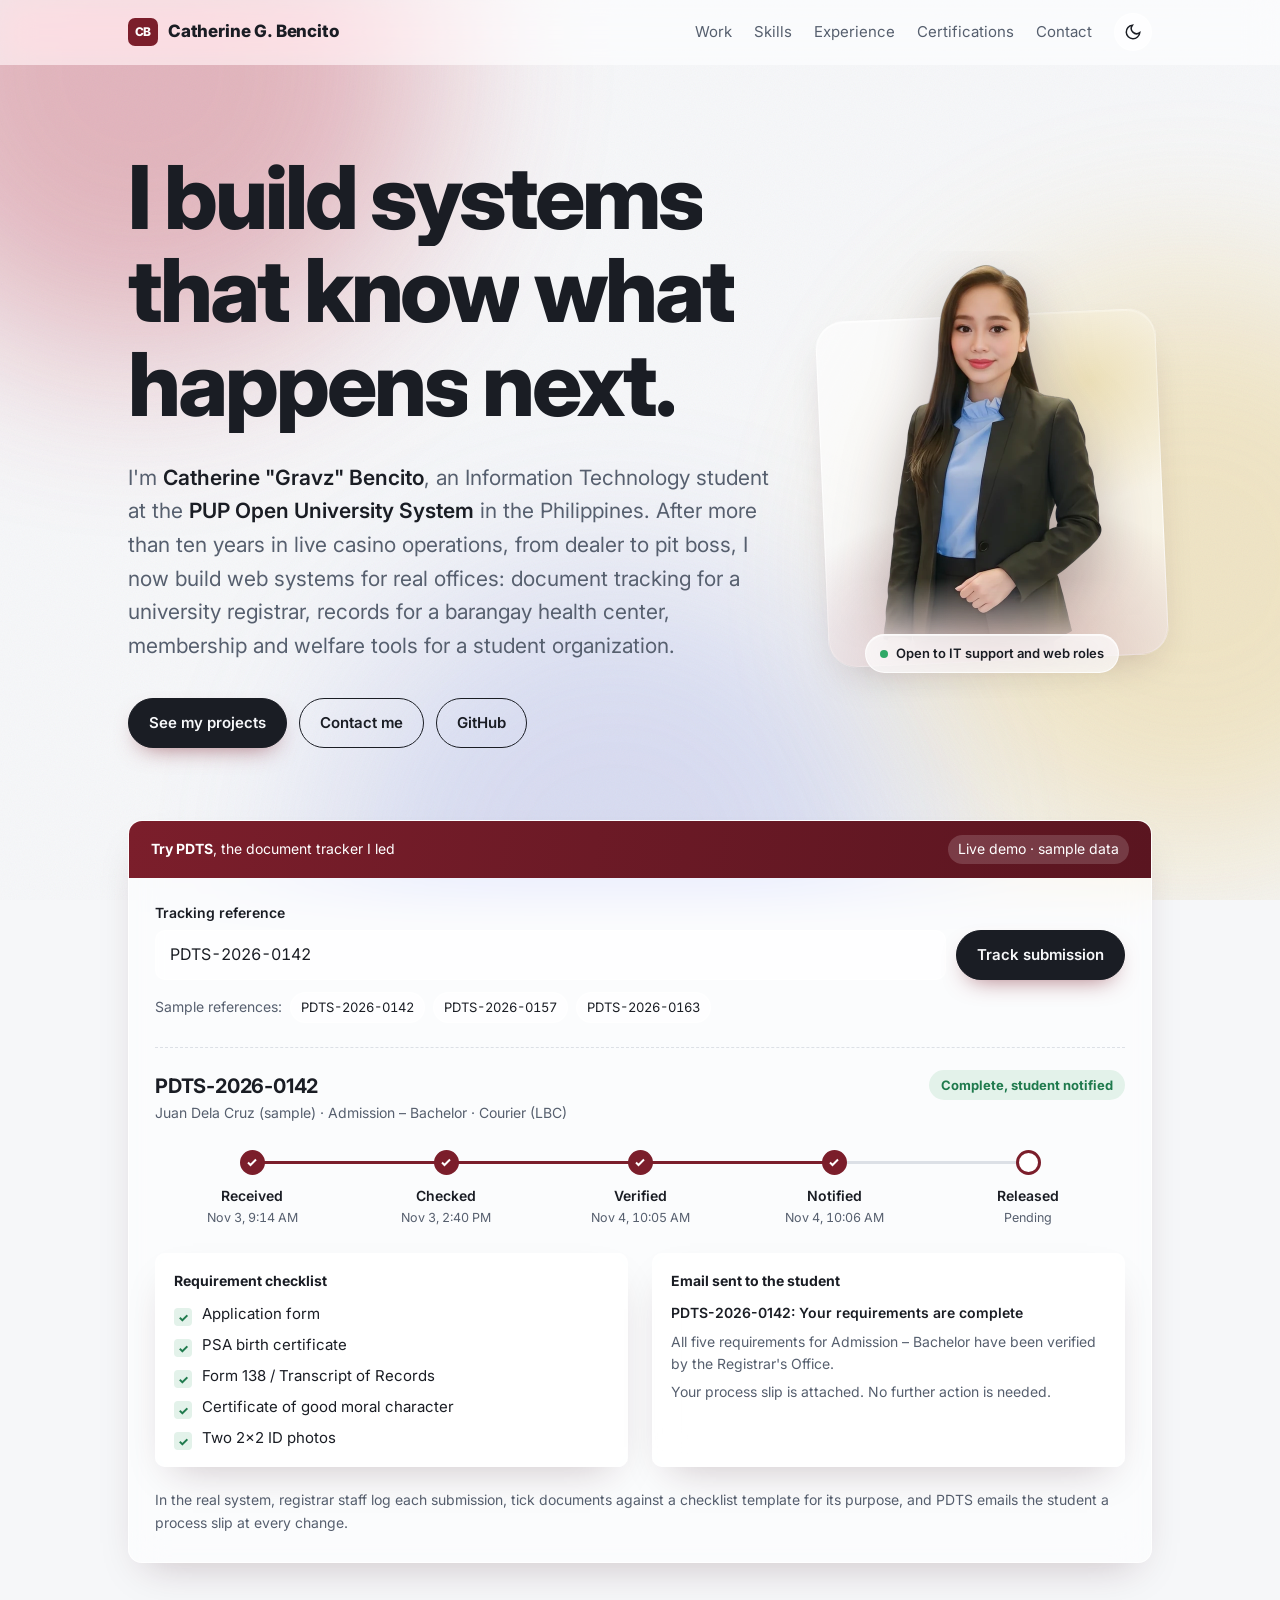
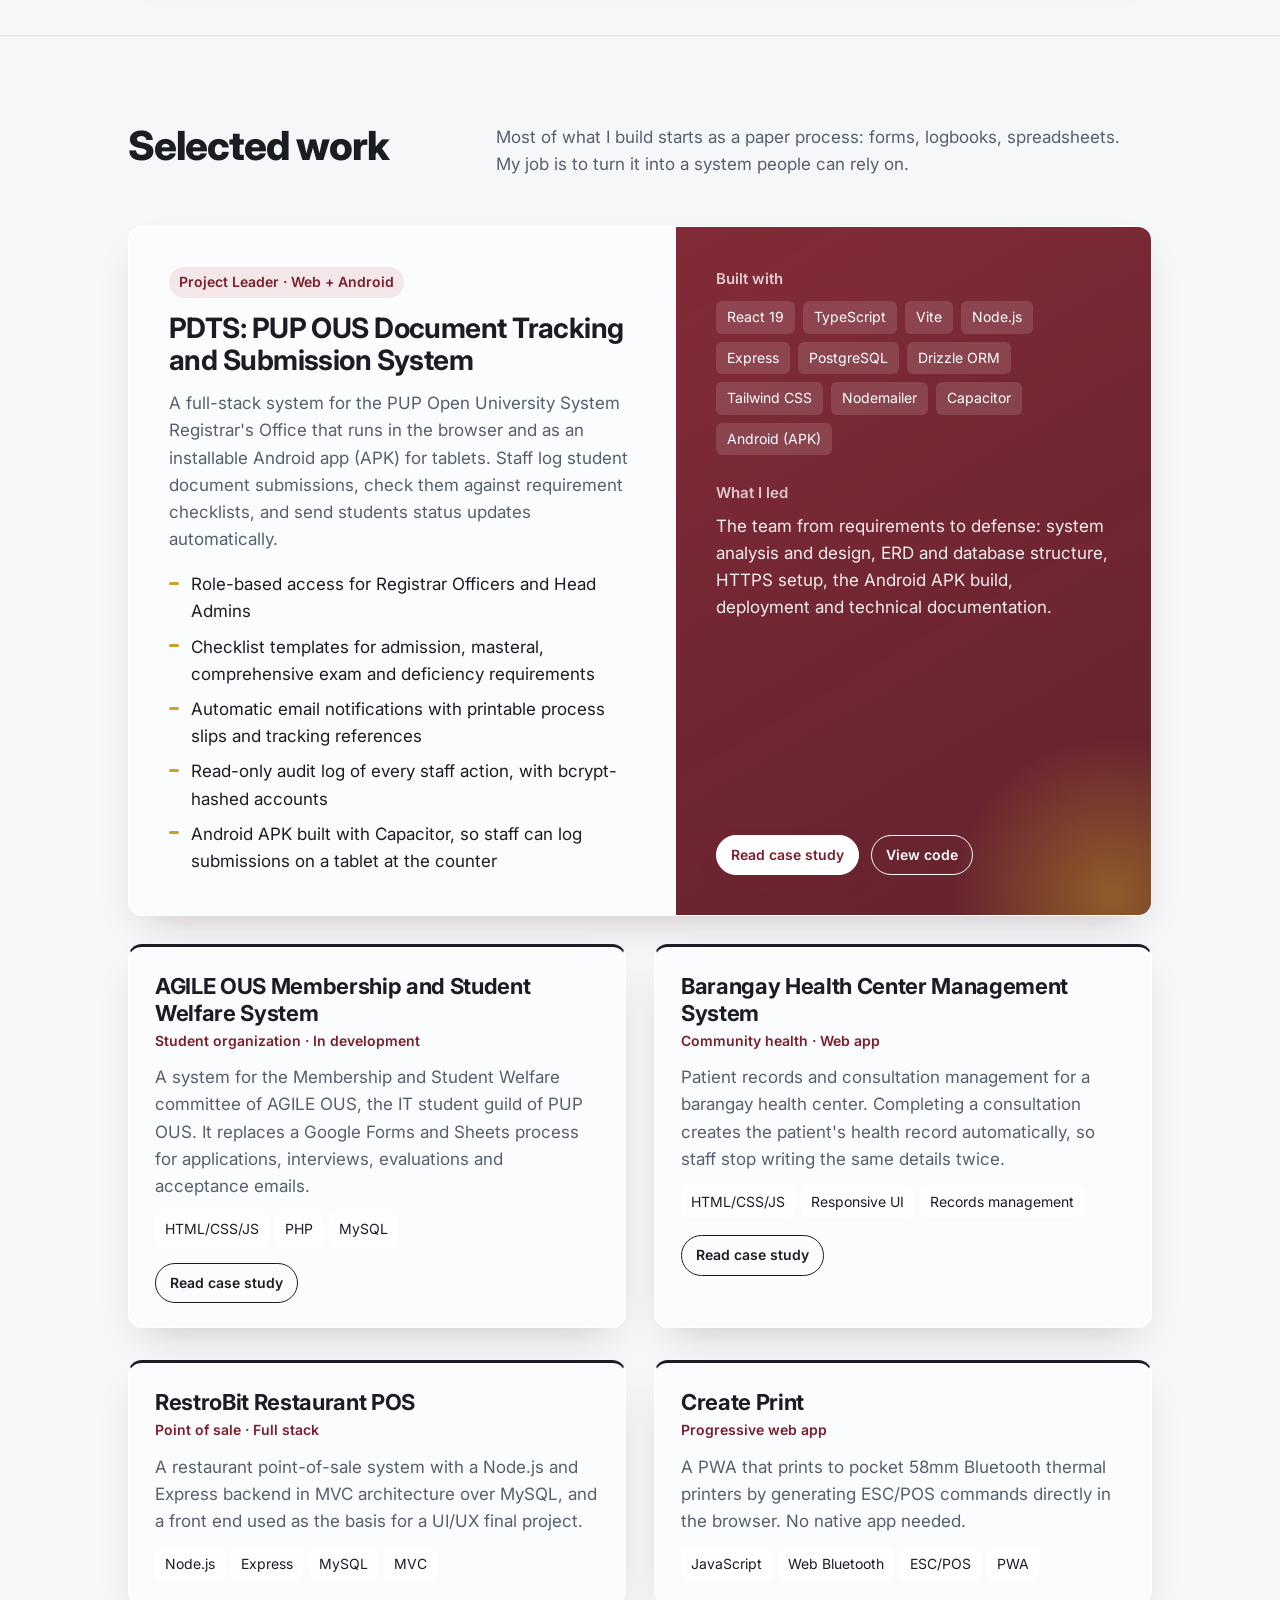
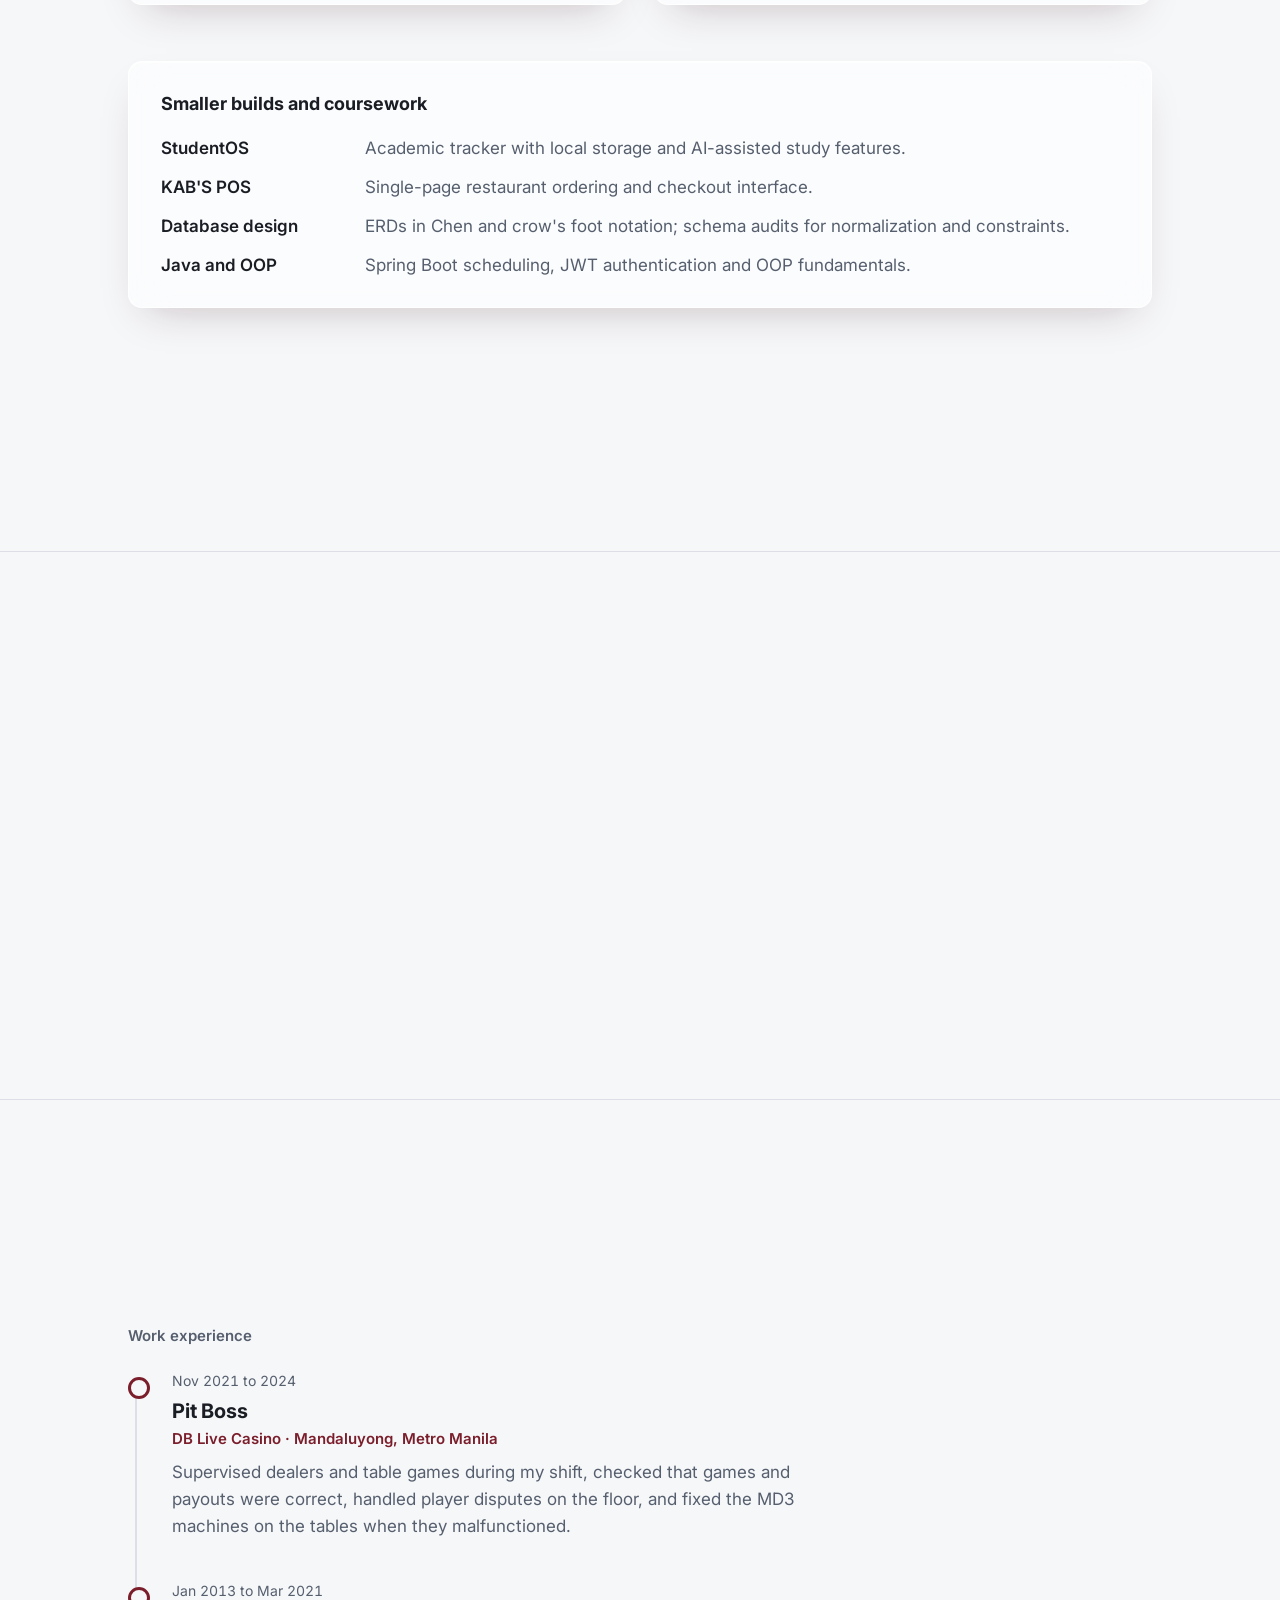
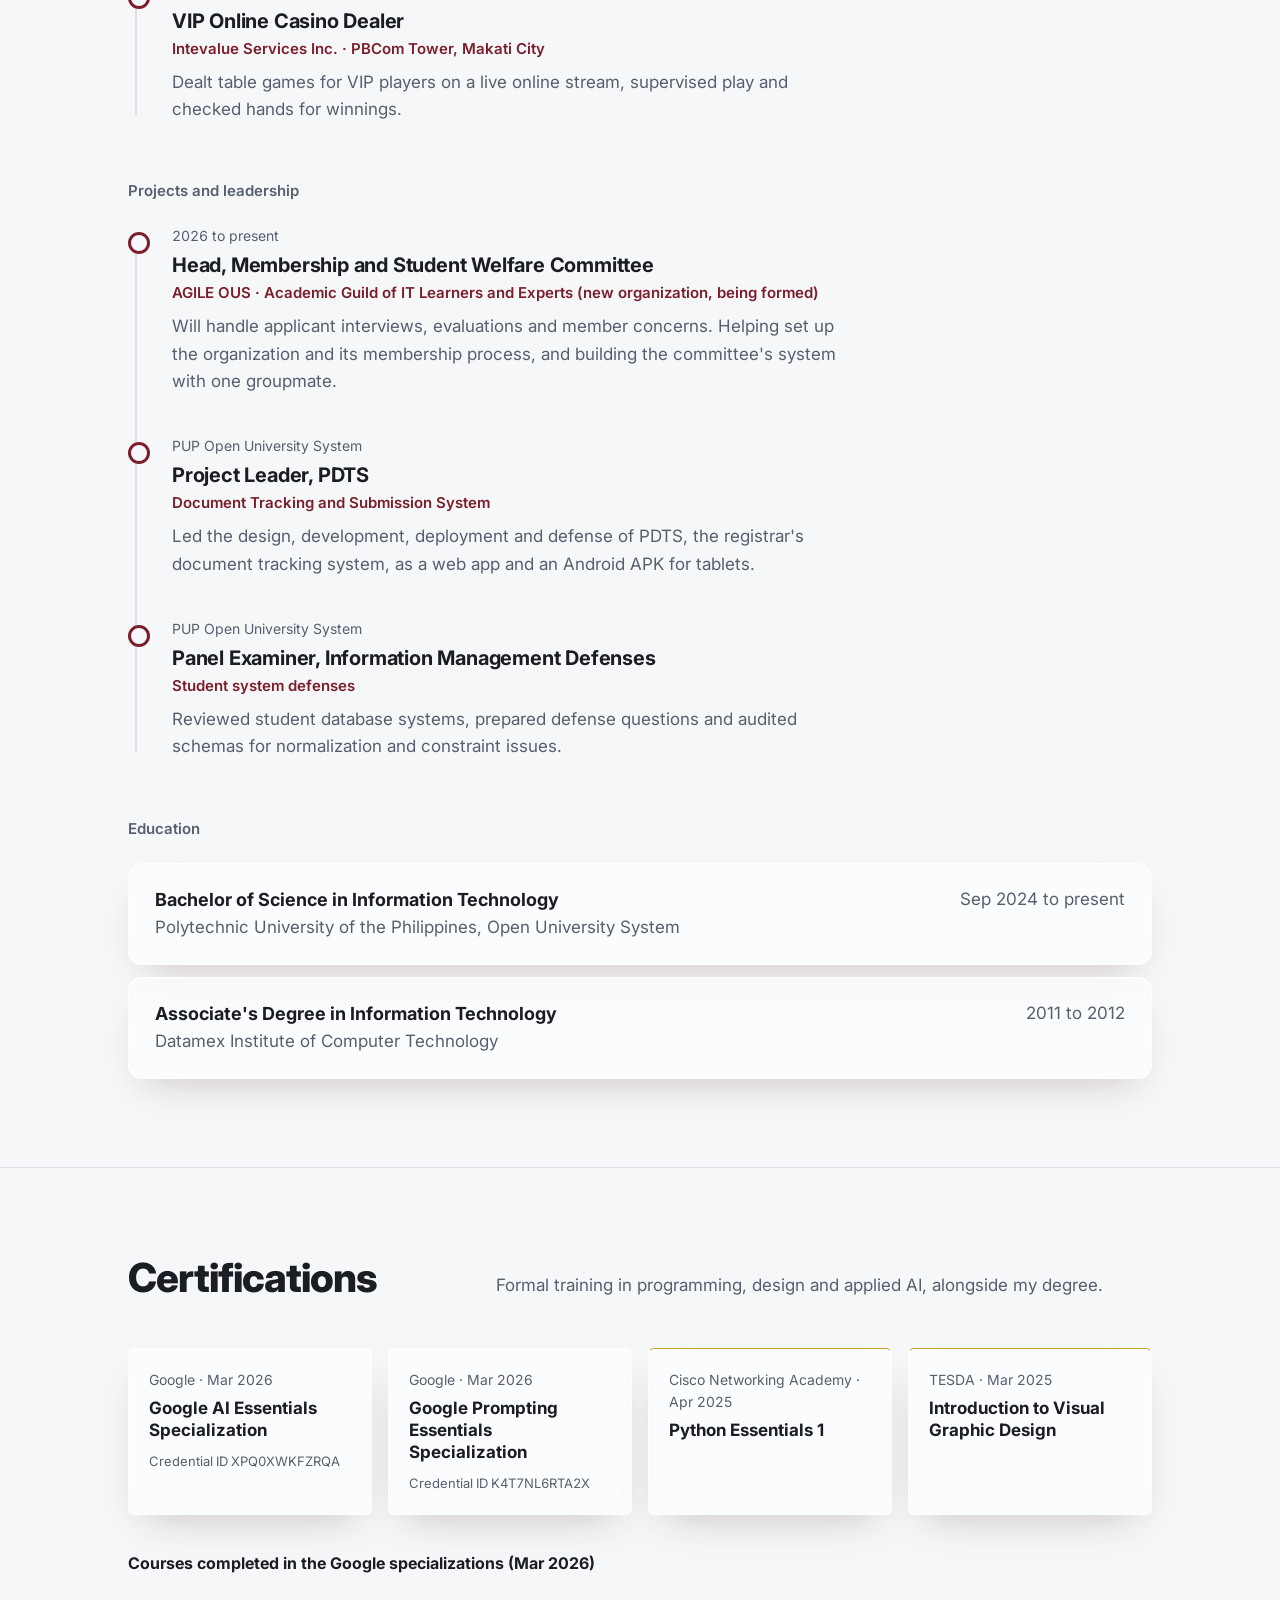
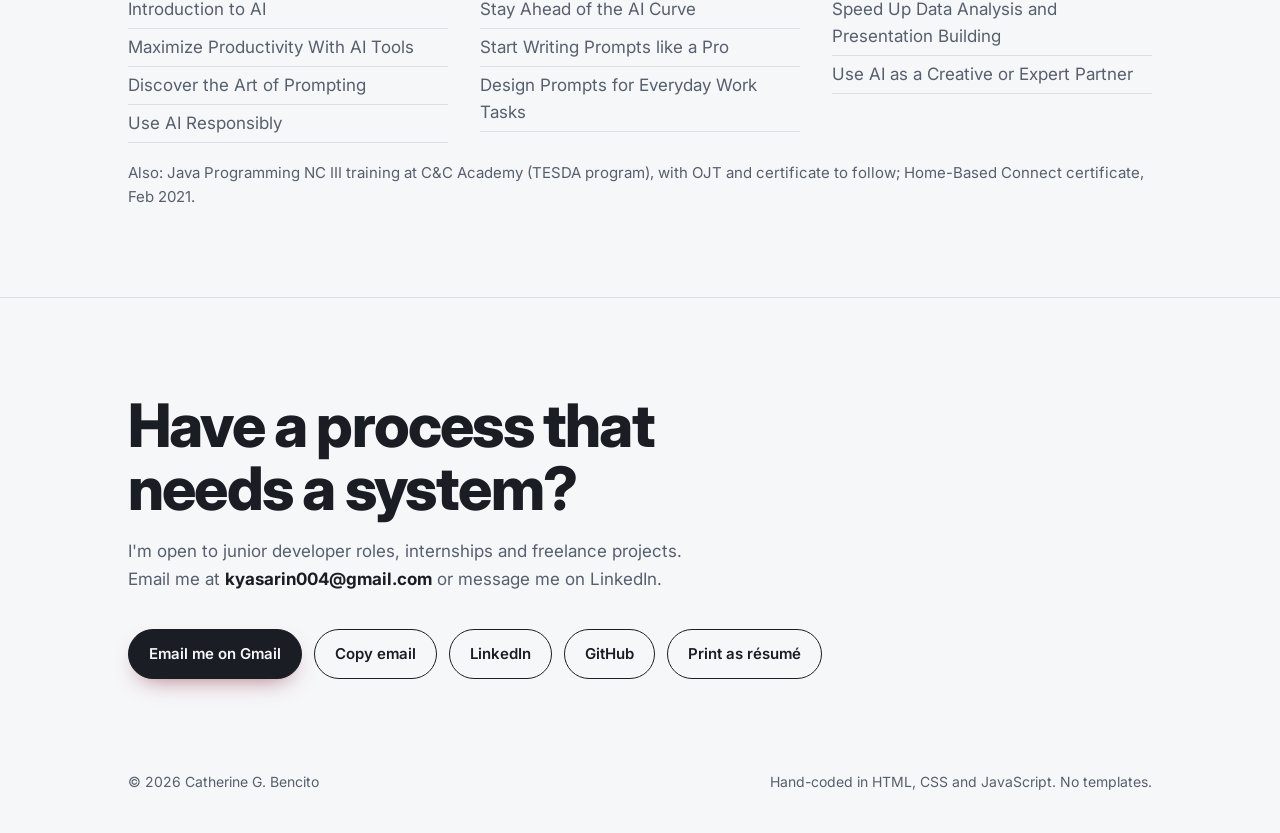
==== commit a1df03f2: "Open email in Gmail and add copy-email button instead of mailto Co-Authored-By: Claude Opus 5.5 <nor" ====
--- a/index.html
+++ b/index.html
@@ -70,7 +70,7 @@
       <p class="lede">I'm <strong>Catherine "Gravz" Bencito</strong>, an Information Technology student at the <strong>PUP Open University System</strong> in the Philippines. After more than ten years in live casino operations, from dealer to pit boss, I now build web systems for real offices: document tracking for a university registrar, records for a barangay health center, membership and welfare tools for a student organization.</p>
       <div class="cta-row">
         <a class="btn primary" href="#work">See my projects</a>
-        <a class="btn ghost" href="mailto:kyasarin004@gmail.com">Email me</a>
+        <a class="btn ghost" href="#contact">Contact me</a>
         <a class="btn ghost" href="https://github.com/iamgravz" target="_blank" rel="noopener">GitHub</a>
       </div>
       </div>
@@ -336,9 +336,10 @@
   <section class="contact" id="contact">
     <div class="wrap">
       <h2>Have a process that needs a system?</h2>
-      <p>I'm open to junior developer roles, internships and freelance projects. Email me at <a href="mailto:kyasarin004@gmail.com">kyasarin004@gmail.com</a> or message me on LinkedIn.</p>
+      <p>I'm open to junior developer roles, internships and freelance projects. Email me at <strong class="email-text">kyasarin004@gmail.com</strong> or message me on LinkedIn.</p>
       <div class="cta-row">
-        <a class="btn primary" href="mailto:kyasarin004@gmail.com">Email me</a>
+        <a class="btn primary" href="https://mail.google.com/mail/?view=cm&amp;fs=1&amp;to=kyasarin004@gmail.com" target="_blank" rel="noopener">Email me on Gmail</a>
+        <button class="btn ghost" type="button" data-copy="kyasarin004@gmail.com">Copy email</button>
         <a class="btn ghost" href="https://www.linkedin.com/in/catherine-bencito-67b888121/" target="_blank" rel="noopener">LinkedIn</a>
         <a class="btn ghost" href="https://github.com/iamgravz" target="_blank" rel="noopener">GitHub</a>
         <button class="btn ghost" type="button" onclick="window.print()">Print as résumé</button>
@@ -443,5 +444,6 @@
 </dialog>
 
 <script src="assets/js/main.js" defer></script>
+<div class="toast" id="toast" role="status" aria-live="polite"></div>
 </body>
 </html>
--- a/assets/css/styles.css
+++ b/assets/css/styles.css
@@ -500,3 +500,14 @@
   mask-image: linear-gradient(to bottom, #000 82%, transparent 100%);
 }
 .hero-photo figcaption { bottom: -22px; }
+
+/* toast */
+.toast {
+  position: fixed; left: 50%; bottom: 28px; z-index: 60; transform: translate(-50%, 20px); opacity: 0; pointer-events: none;
+  padding: 10px 18px; border-radius: 999px; font-size: 14px; font-weight: 600; color: var(--ink);
+  background: var(--glass-strong); border: 1px solid var(--glass-border); box-shadow: var(--glass-shadow);
+  -webkit-backdrop-filter: blur(16px); backdrop-filter: blur(16px);
+  transition: opacity .3s var(--ease-out), transform .4s var(--ease-out);
+}
+.toast.show { opacity: 1; transform: translate(-50%, 0); }
+.email-text { color: var(--ink); user-select: all; }
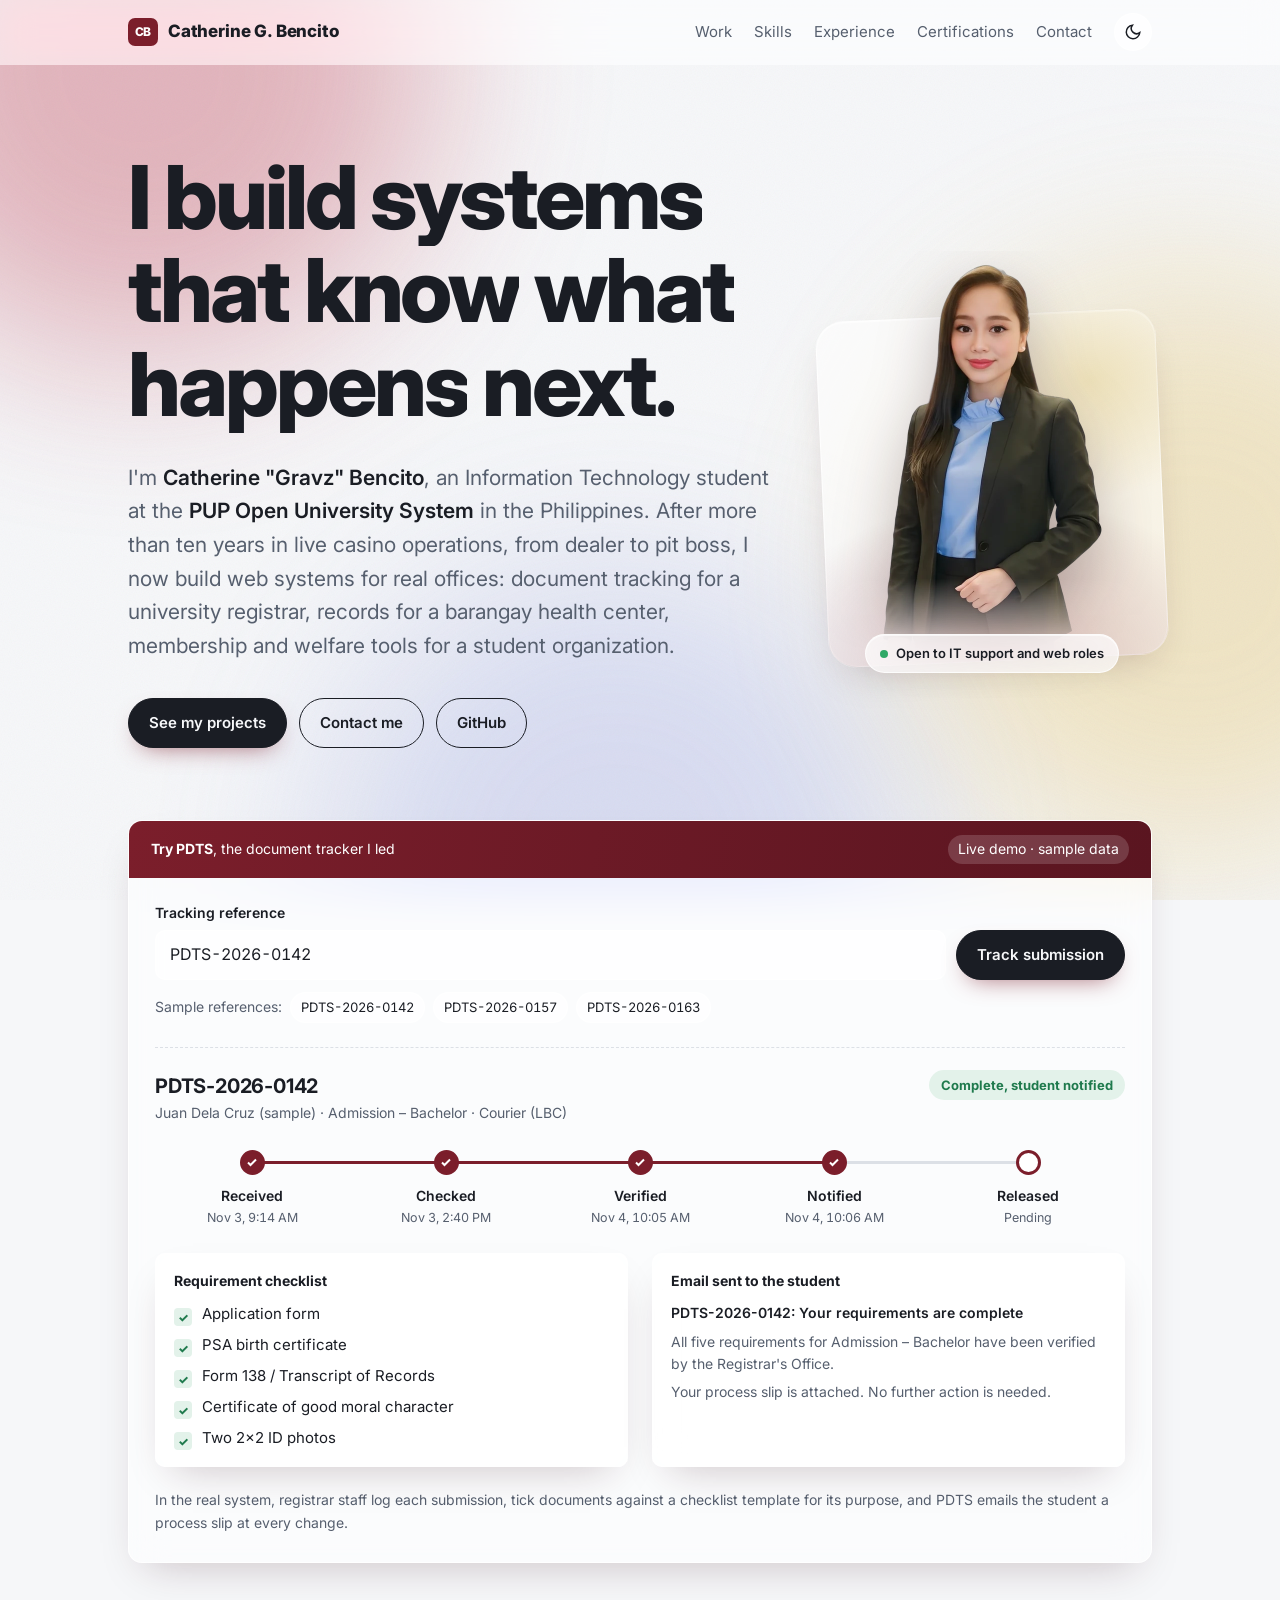
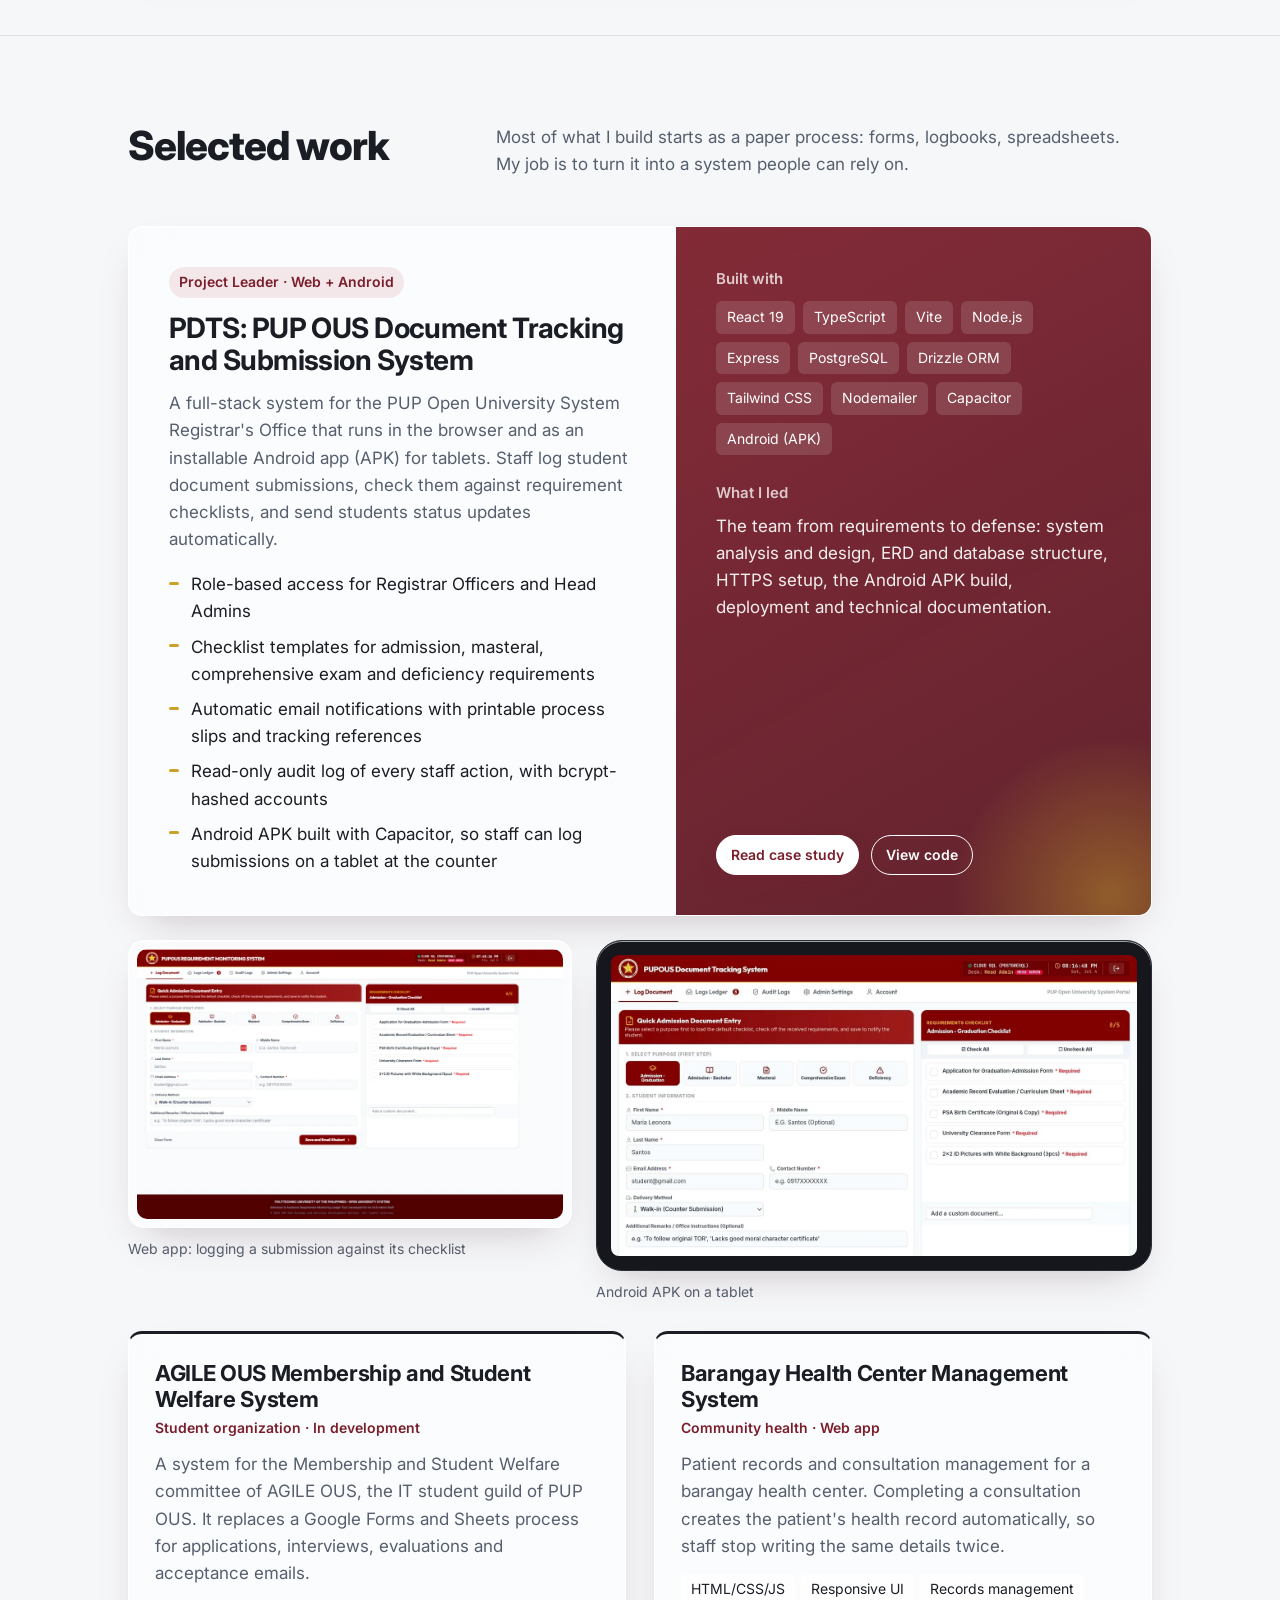
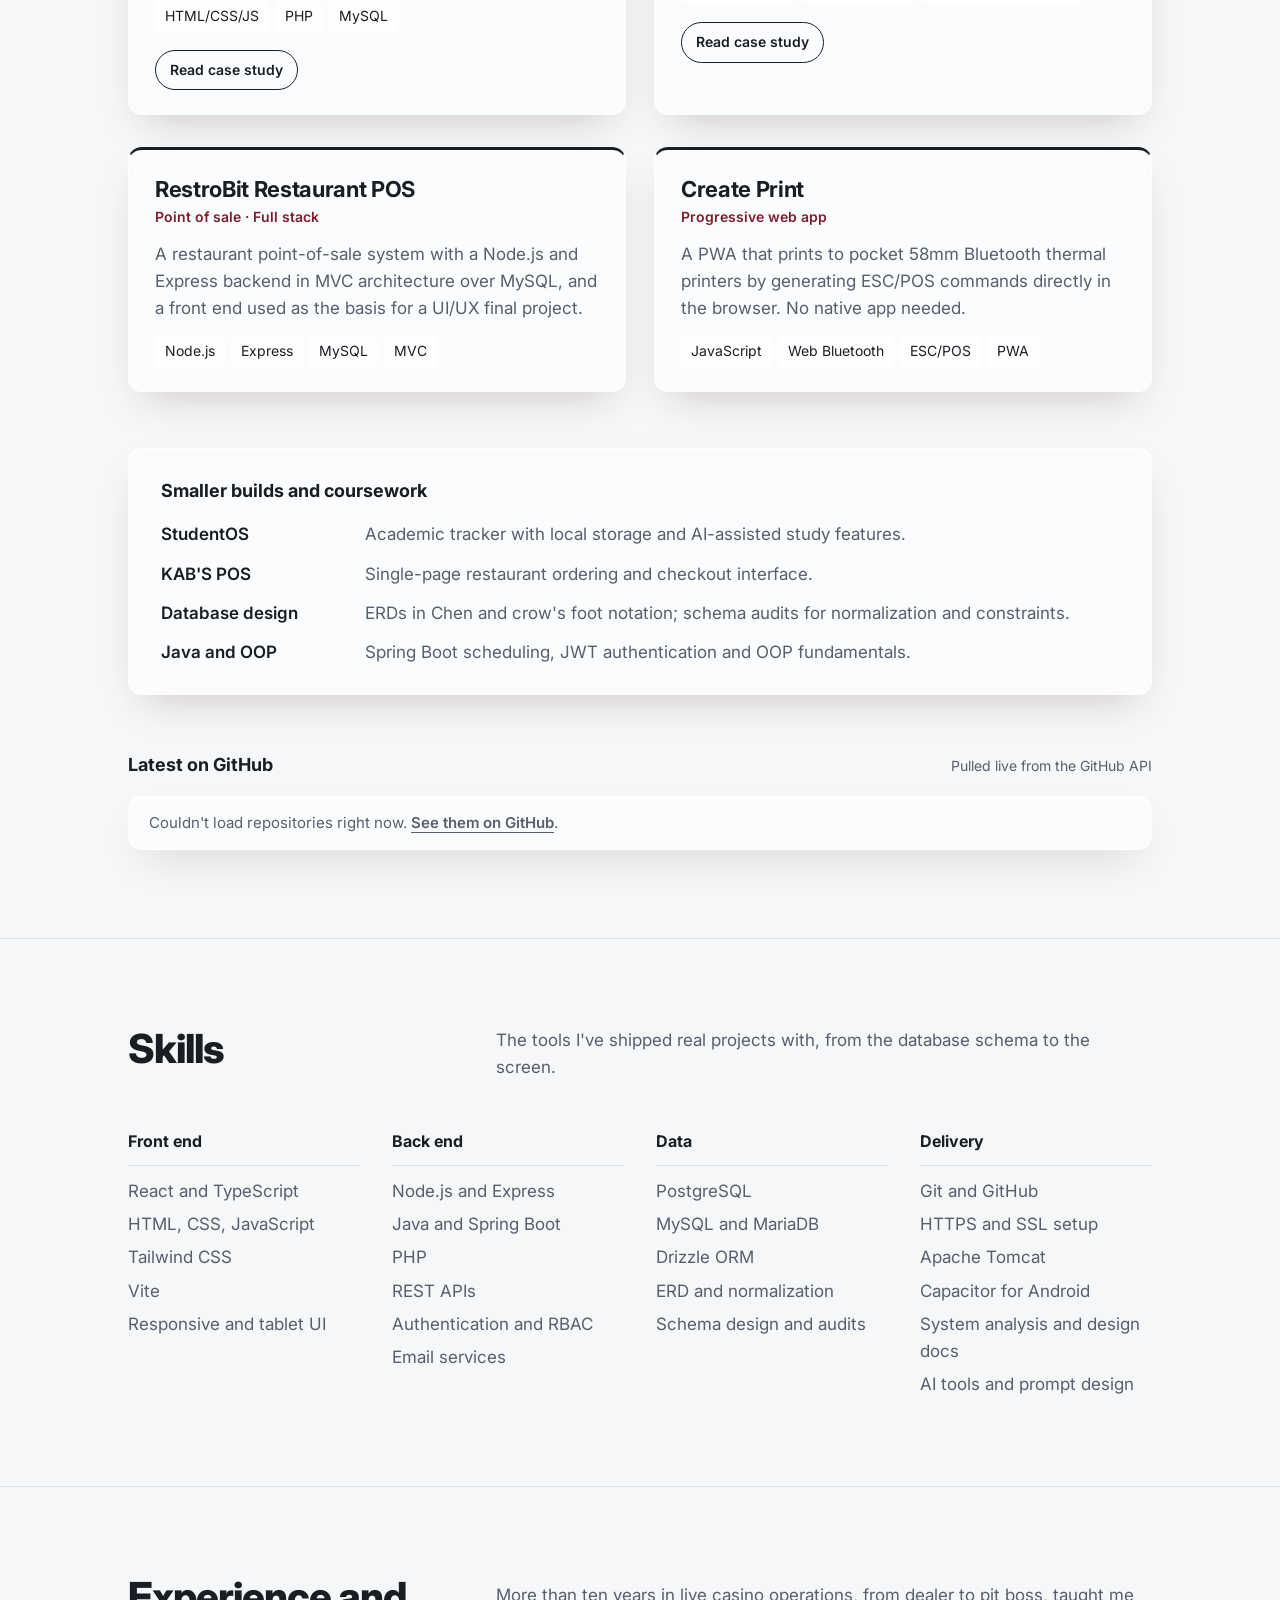
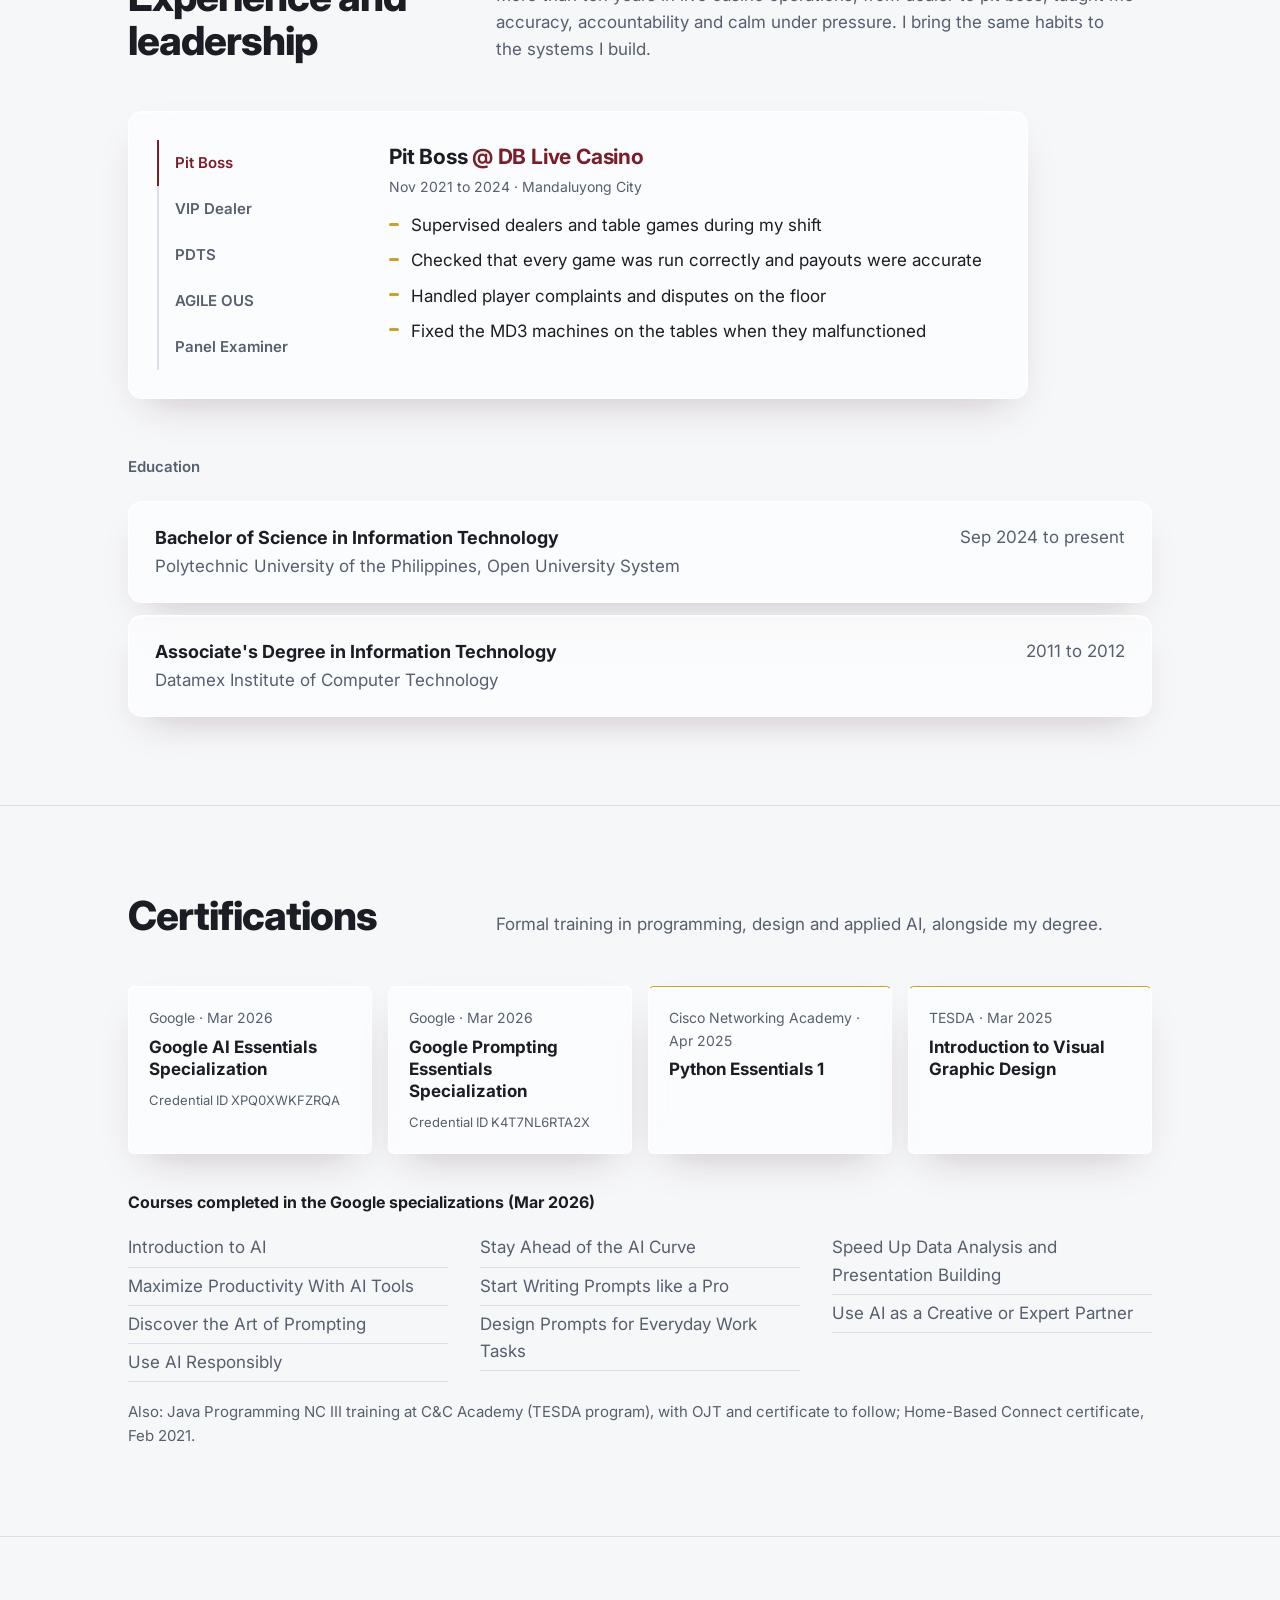
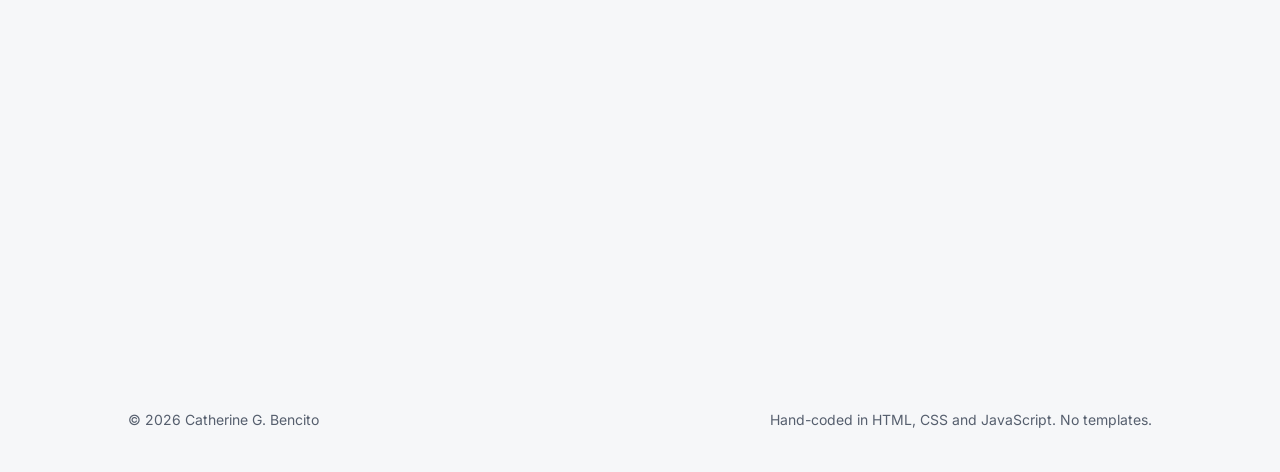
==== commit 8afc31de: "Add PDTS screenshots with lightbox and experience tabs Co-Authored-By: Claude Opus 5.5 <noreply@anth" ====
--- a/index.html
+++ b/index.html
@@ -168,6 +168,21 @@
         </div>
       </article>
 
+      <div class="screens">
+        <figure class="shot shot-web">
+          <button type="button" class="shot-open" data-full="assets/img/pdts-web.webp" data-alt="PDTS on the web: document entry form with requirements checklist" aria-label="Enlarge web screenshot">
+            <img src="assets/img/pdts-web.webp" width="960" height="607" loading="lazy" alt="PDTS on the web: document entry form with requirements checklist">
+          </button>
+          <figcaption>Web app: logging a submission against its checklist</figcaption>
+        </figure>
+        <figure class="shot shot-tablet">
+          <button type="button" class="shot-open" data-full="assets/img/pdts-tablet.webp" data-alt="PDTS Android app running on a tablet" aria-label="Enlarge tablet screenshot">
+            <img src="assets/img/pdts-tablet.webp" width="1280" height="732" loading="lazy" alt="PDTS Android app running on a tablet">
+          </button>
+          <figcaption>Android APK on a tablet</figcaption>
+        </figure>
+      </div>
+
       <div class="projects">
         <article class="proj">
           <h3>AGILE OUS Membership and Student Welfare System</h3>
@@ -243,43 +258,61 @@
         <p>More than ten years in live casino operations, from dealer to pit boss, taught me accuracy, accountability and calm under pressure. I bring the same habits to the systems I build.</p>
       </div>
 
-      <h3 class="sub">Work experience</h3>
-      <ol class="timeline">
-        <li>
-          <div class="when">Nov 2021 to 2024</div>
-          <h3>Pit Boss</h3>
-          <div class="org">DB Live Casino · Mandaluyong, Metro Manila</div>
-          <p>Supervised dealers and table games during my shift, checked that games and payouts were correct, handled player disputes on the floor, and fixed the MD3 machines on the tables when they malfunctioned.</p>
-        </li>
-        <li>
-          <div class="when">Jan 2013 to Mar 2021</div>
-          <h3>VIP Online Casino Dealer</h3>
-          <div class="org">Intevalue Services Inc. · PBCom Tower, Makati City</div>
-          <p>Dealt table games for VIP players on a live online stream, supervised play and checked hands for winnings.</p>
-        </li>
-      </ol>
-
-      <h3 class="sub">Projects and leadership</h3>
-      <ol class="timeline">
-        <li>
-          <div class="when">2026 to present</div>
-          <h3>Head, Membership and Student Welfare Committee</h3>
-          <div class="org">AGILE OUS · Academic Guild of IT Learners and Experts (new organization, being formed)</div>
-          <p>Will handle applicant interviews, evaluations and member concerns. Helping set up the organization and its membership process, and building the committee's system with one groupmate.</p>
-        </li>
-        <li>
-          <div class="when">PUP Open University System</div>
-          <h3>Project Leader, PDTS</h3>
-          <div class="org">Document Tracking and Submission System</div>
-          <p>Led the design, development, deployment and defense of PDTS, the registrar's document tracking system, as a web app and an Android APK for tablets.</p>
-        </li>
-        <li>
-          <div class="when">PUP Open University System</div>
-          <h3>Panel Examiner, Information Management Defenses</h3>
-          <div class="org">Student system defenses</div>
-          <p>Reviewed student database systems, prepared defense questions and audited schemas for normalization and constraint issues.</p>
-        </li>
-      </ol>
+      <div class="xp" data-tabs>
+        <div class="xp-list" role="tablist" aria-label="Experience">
+          <button role="tab" id="t-pit" aria-controls="p-pit" aria-selected="true">Pit Boss</button>
+          <button role="tab" id="t-vip" aria-controls="p-vip" aria-selected="false" tabindex="-1">VIP Dealer</button>
+          <button role="tab" id="t-pdts" aria-controls="p-pdts" aria-selected="false" tabindex="-1">PDTS</button>
+          <button role="tab" id="t-agile" aria-controls="p-agile" aria-selected="false" tabindex="-1">AGILE OUS</button>
+          <button role="tab" id="t-panel" aria-controls="p-panel" aria-selected="false" tabindex="-1">Panel Examiner</button>
+          <span class="xp-indicator" aria-hidden="true"></span>
+        </div>
+        <div class="xp-panels">
+          <section role="tabpanel" id="p-pit" aria-labelledby="t-pit">
+            <h3>Pit Boss <span>@ DB Live Casino</span></h3>
+            <div class="when">Nov 2021 to 2024 · Mandaluyong City</div>
+            <ul class="ticks">
+              <li>Supervised dealers and table games during my shift</li>
+              <li>Checked that every game was run correctly and payouts were accurate</li>
+              <li>Handled player complaints and disputes on the floor</li>
+              <li>Fixed the MD3 machines on the tables when they malfunctioned</li>
+            </ul>
+          </section>
+          <section role="tabpanel" id="p-vip" aria-labelledby="t-vip" hidden>
+            <h3>VIP Online Casino Dealer <span>@ Intevalue Services Inc.</span></h3>
+            <div class="when">Jan 2013 to Mar 2021 · PBCom Tower, Makati City</div>
+            <ul class="ticks">
+              <li>Dealt table games for VIP players on a live online stream</li>
+              <li>Supervised play and checked hands for winnings</li>
+            </ul>
+          </section>
+          <section role="tabpanel" id="p-pdts" aria-labelledby="t-pdts" hidden>
+            <h3>Project Leader <span>@ PDTS, PUP Open University System</span></h3>
+            <div class="when">School project · Web and Android</div>
+            <ul class="ticks">
+              <li>Led my group from requirements to the final defense</li>
+              <li>Worked on the database, setting it up on Windows, the Android APK and the documentation</li>
+            </ul>
+          </section>
+          <section role="tabpanel" id="p-agile" aria-labelledby="t-agile" hidden>
+            <h3>Committee Head, Membership and Student Welfare <span>@ AGILE OUS</span></h3>
+            <div class="when">2026 to present · New organization, currently being formed</div>
+            <ul class="ticks">
+              <li>Will handle applicant interviews, evaluations and member concerns</li>
+              <li>Helping set up the organization and its membership process</li>
+              <li>Building the committee's system with one groupmate</li>
+            </ul>
+          </section>
+          <section role="tabpanel" id="p-panel" aria-labelledby="t-panel" hidden>
+            <h3>Panel Examiner <span>@ Information Management Defenses</span></h3>
+            <div class="when">PUP Open University System</div>
+            <ul class="ticks">
+              <li>Reviewed student database systems and prepared defense questions</li>
+              <li>Checked schemas for normalization and constraint issues</li>
+            </ul>
+          </section>
+        </div>
+      </div>
 
       <h3 class="sub space">Education</h3>
       <div class="edu-list">
@@ -444,6 +477,7 @@
 </dialog>
 
 <script src="assets/js/main.js" defer></script>
+<dialog class="lightbox" id="lightbox" aria-label="Screenshot"><button class="case-close" type="button" aria-label="Close">×</button><img alt=""></dialog>
 <div class="toast" id="toast" role="status" aria-live="polite"></div>
 </body>
 </html>
--- a/assets/css/styles.css
+++ b/assets/css/styles.css
@@ -511,3 +511,53 @@
 }
 .toast.show { opacity: 1; transform: translate(-50%, 0); }
 .email-text { color: var(--ink); user-select: all; }
+
+/* PDTS screenshots */
+.screens { display: grid; grid-template-columns: 1fr 1.25fr; gap: 24px; margin-top: 24px; align-items: start; }
+.shot { margin: 0; }
+.shot-open {
+  display: block; width: 100%; padding: 8px; border-radius: 16px; cursor: zoom-in;
+  background: var(--glass); border: 1px solid var(--glass-border); box-shadow: var(--glass-shadow);
+  -webkit-backdrop-filter: blur(16px); backdrop-filter: blur(16px);
+  transition: transform .5s var(--ease-out);
+}
+.shot-open:hover { transform: translateY(-4px) rotate(-.4deg); }
+.shot-open img { display: block; width: 100%; height: auto; border-radius: 10px; }
+.shot-tablet .shot-open { padding: 14px; border-radius: 26px; background: #15171C; border-color: #2A2E37; }
+.shot-tablet .shot-open img { border-radius: 8px; }
+.shot figcaption { margin-top: 10px; font-size: 14px; color: var(--slate); }
+@media (max-width: 760px) { .screens { grid-template-columns: 1fr; } }
+
+dialog.lightbox { margin: auto; padding: 0; border: 0; background: transparent; max-width: min(1200px, 94vw); overflow: visible; }
+dialog.lightbox::backdrop { background: rgba(10,12,16,.75); -webkit-backdrop-filter: blur(6px); backdrop-filter: blur(6px); }
+dialog.lightbox img { display: block; max-width: 100%; max-height: 86vh; border-radius: 12px; box-shadow: 0 30px 80px rgba(0,0,0,.5); }
+dialog.lightbox .case-close { position: absolute; top: -14px; right: -14px; z-index: 1; }
+dialog.lightbox[open] { animation: rise .25s var(--ease-out); }
+
+/* experience tabs */
+.xp { display: grid; grid-template-columns: 200px 1fr; gap: 32px; max-width: 900px; padding: 28px; border-radius: var(--radius-lg);
+  background: var(--glass); border: 1px solid var(--glass-border); box-shadow: var(--glass-shadow);
+  -webkit-backdrop-filter: blur(18px) saturate(160%); backdrop-filter: blur(18px) saturate(160%); }
+.xp-list { position: relative; display: flex; flex-direction: column; border-left: 2px solid var(--line); }
+.xp-list button {
+  font: inherit; font-size: 15px; font-weight: 600; text-align: left; padding: 11px 16px; background: none; border: 0;
+  color: var(--slate); cursor: pointer; border-radius: 0 8px 8px 0; transition: color .2s, background .2s;
+}
+.xp-list button:hover { color: var(--ink); background: var(--glass-strong); }
+.xp-list button[aria-selected="true"] { color: var(--maroon-ink); }
+.xp-indicator { position: absolute; left: -2px; top: 0; width: 2px; height: 44px; background: var(--maroon); transition: transform .45s var(--ease-out), height .45s var(--ease-out); }
+.xp-panels h3 { font-size: 21px; letter-spacing: -.01em; }
+.xp-panels h3 span { color: var(--maroon-ink); }
+.xp-panels .when { font-size: 14px; color: var(--slate); margin-top: 2px; }
+.xp-panels .ticks { margin-top: 14px; }
+.xp-panels section:not([hidden]) { animation: fade-up .45s var(--ease-out); }
+@media (max-width: 760px) {
+  .xp { grid-template-columns: 1fr; gap: 20px; padding: 20px; }
+  .xp-list { flex-direction: row; overflow-x: auto; border-left: 0; border-bottom: 2px solid var(--line); scrollbar-width: none; }
+  .xp-list button { white-space: nowrap; border-radius: 8px 8px 0 0; padding: 10px 14px; }
+  .xp-indicator { top: auto; bottom: -2px; left: 0; height: 2px !important; width: 60px; transition: transform .45s var(--ease-out), width .45s var(--ease-out); }
+}
+@media print {
+  .xp-list { display: none; }
+  .xp-panels section[hidden] { display: block !important; margin-top: 14px; }
+}
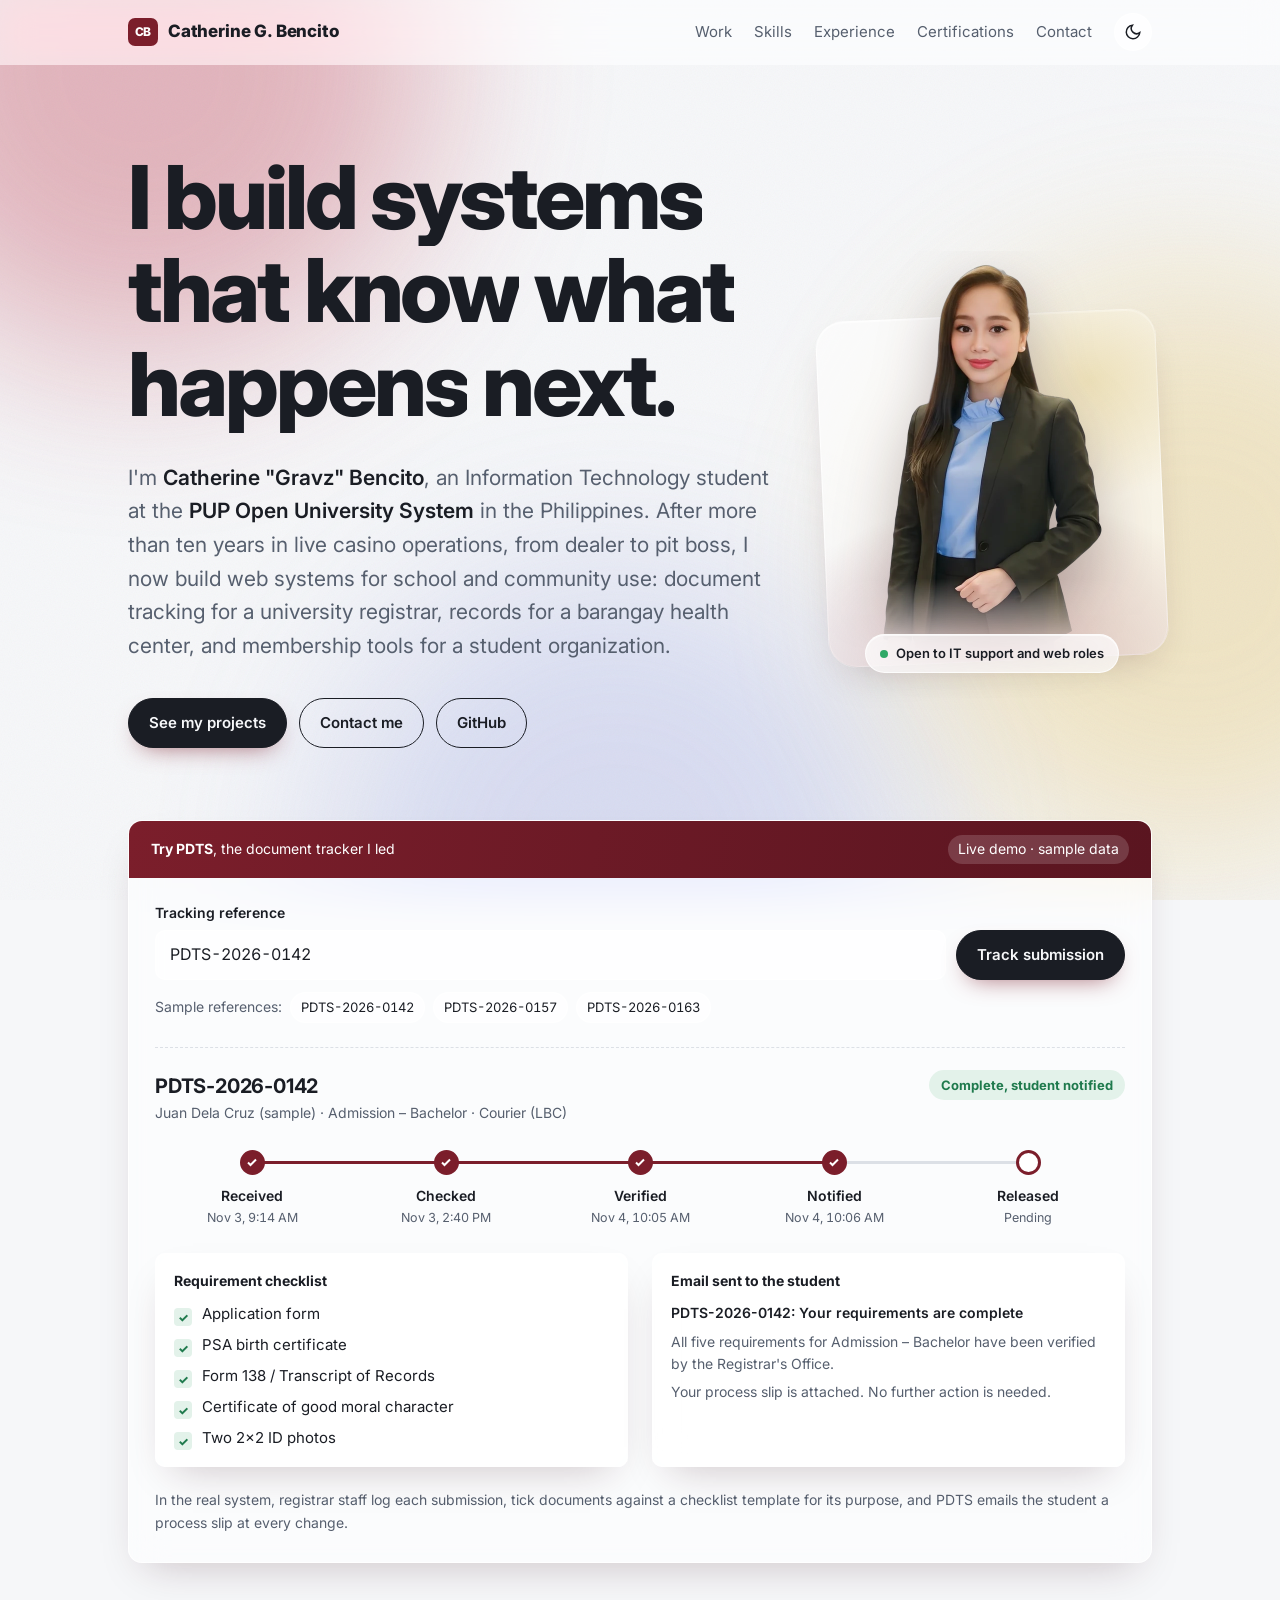
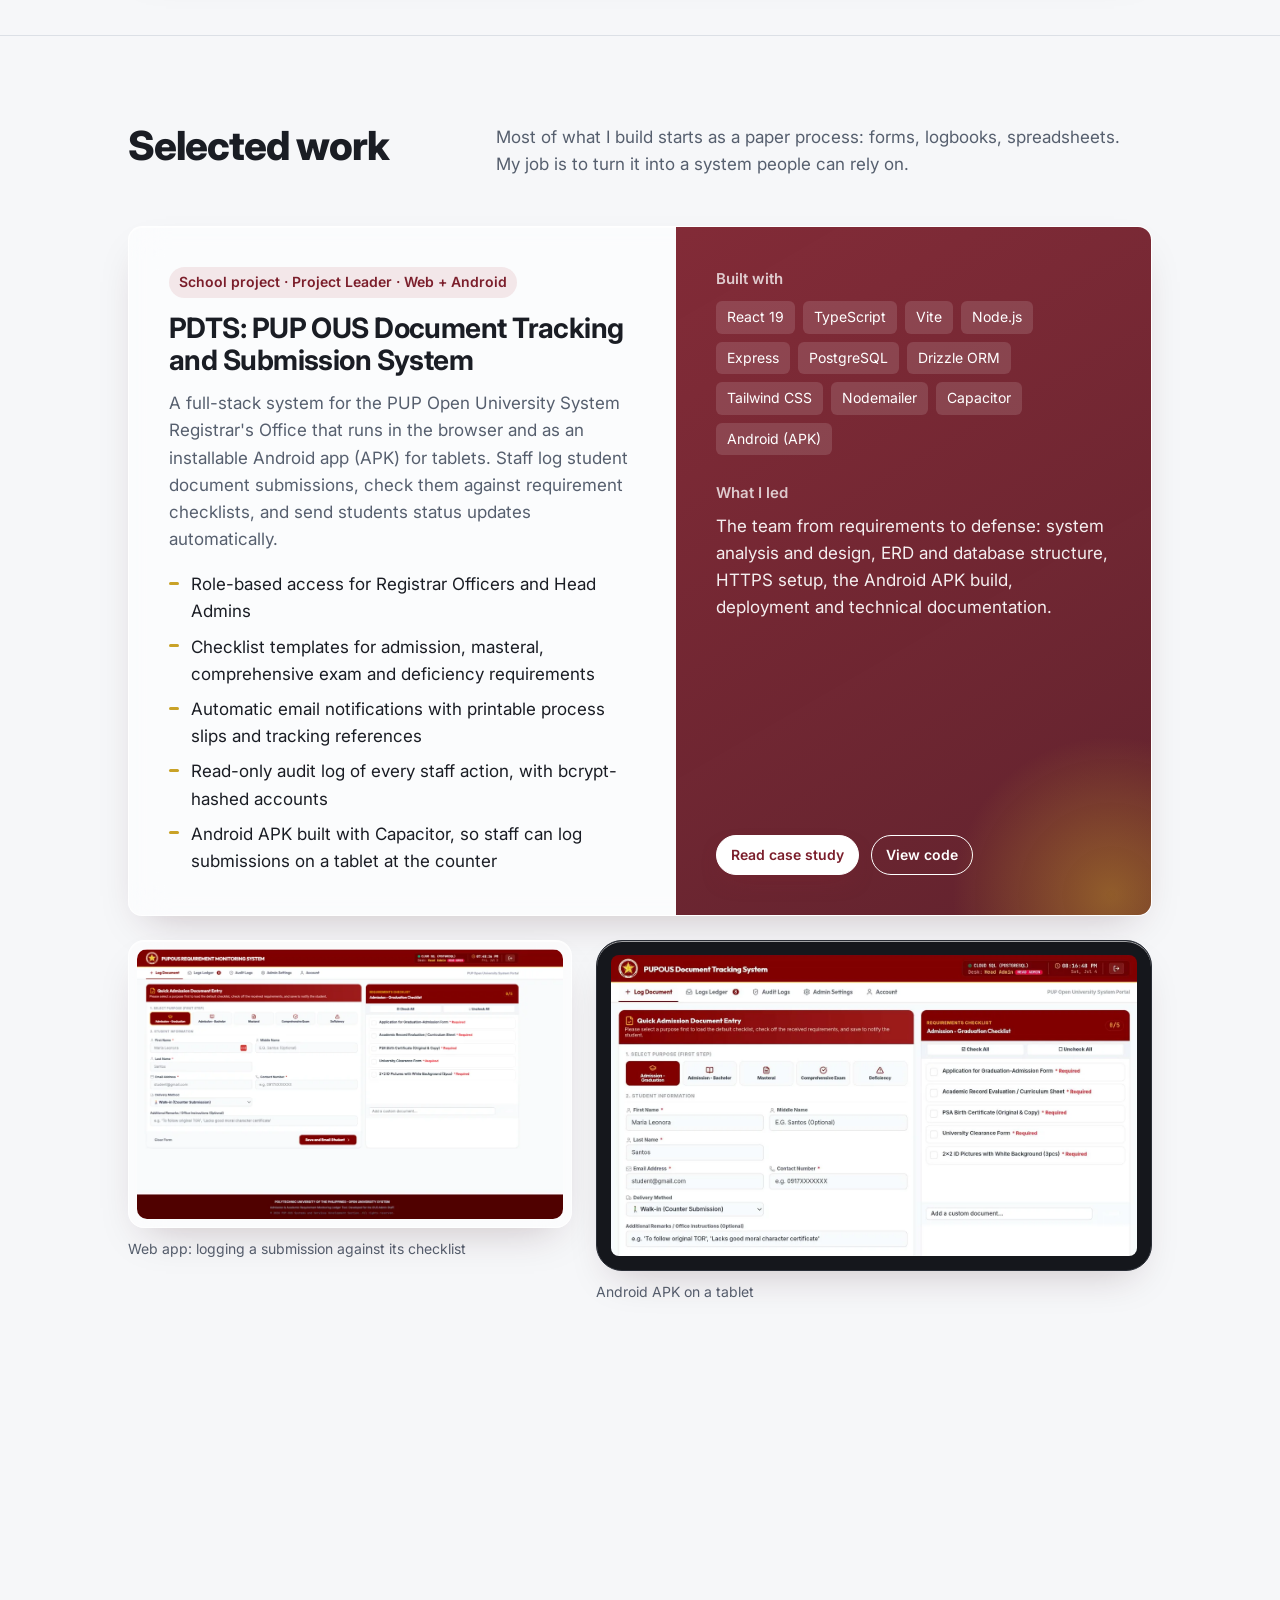
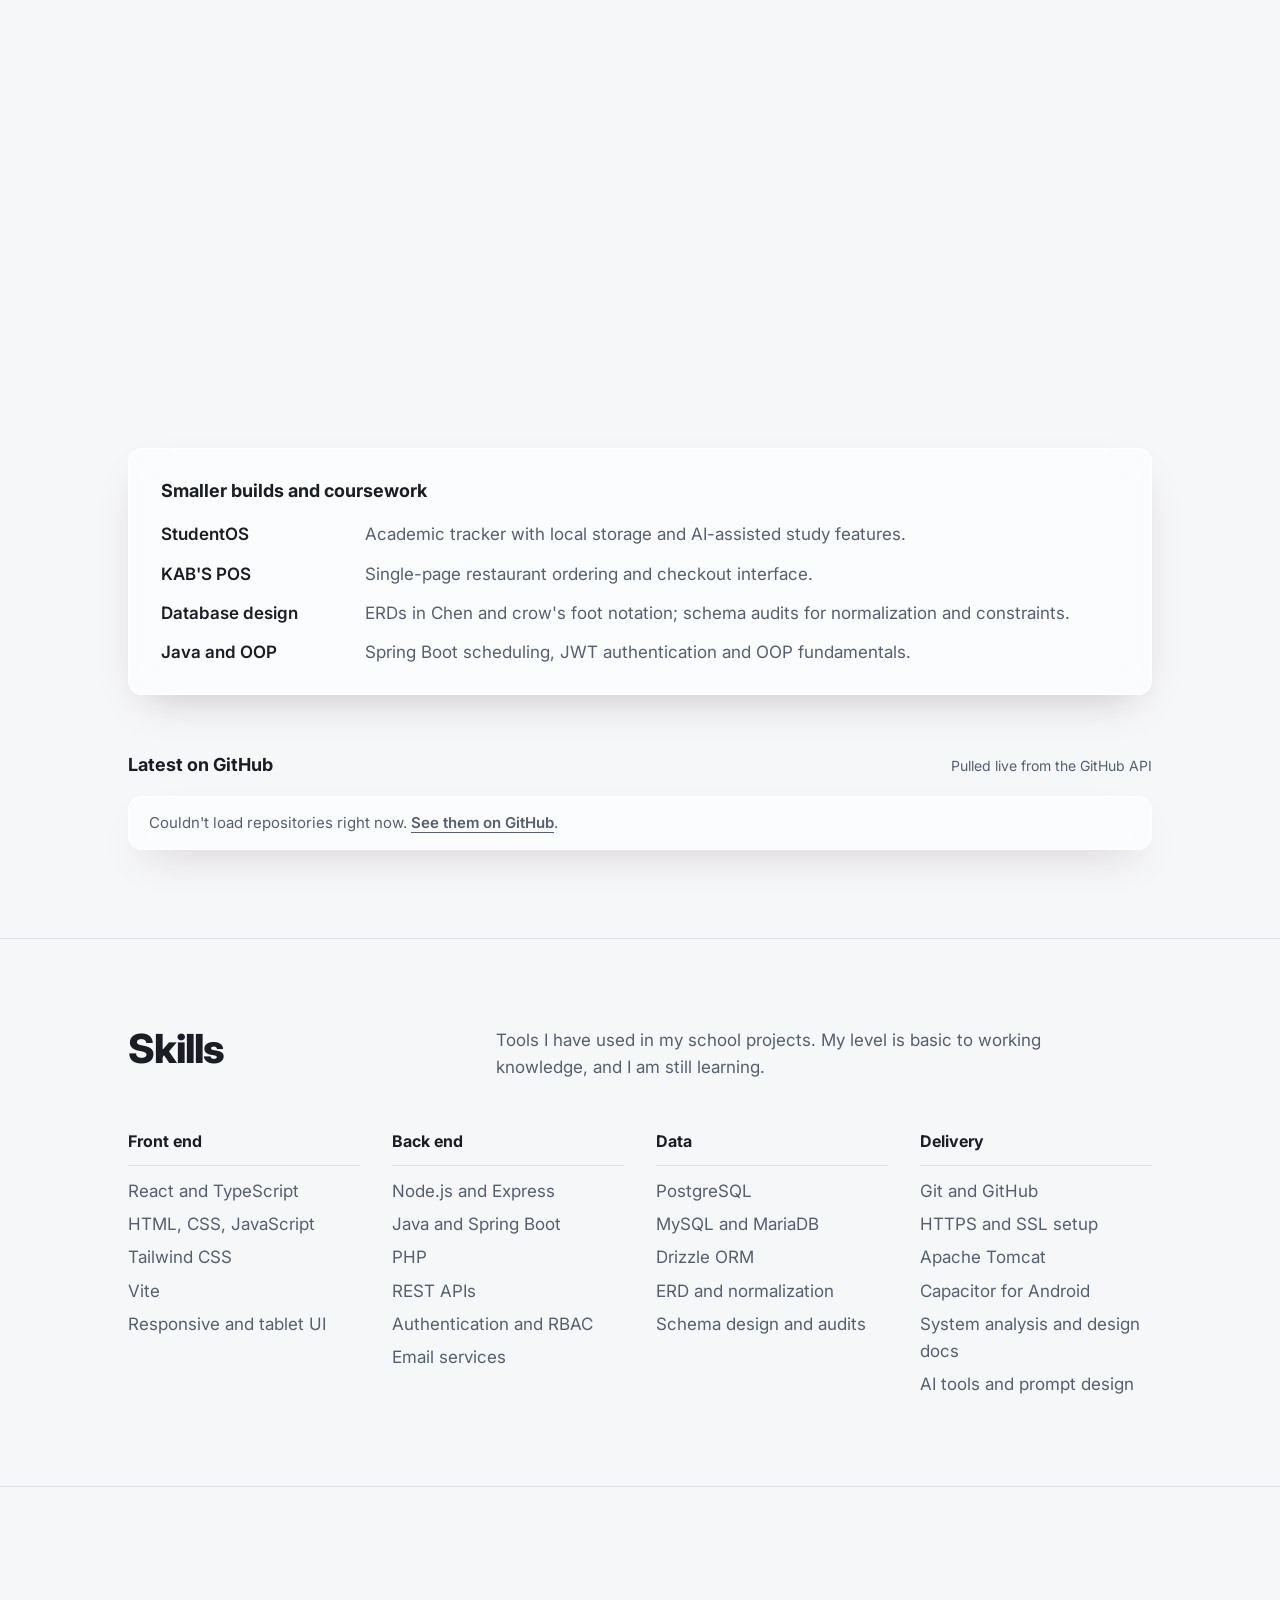
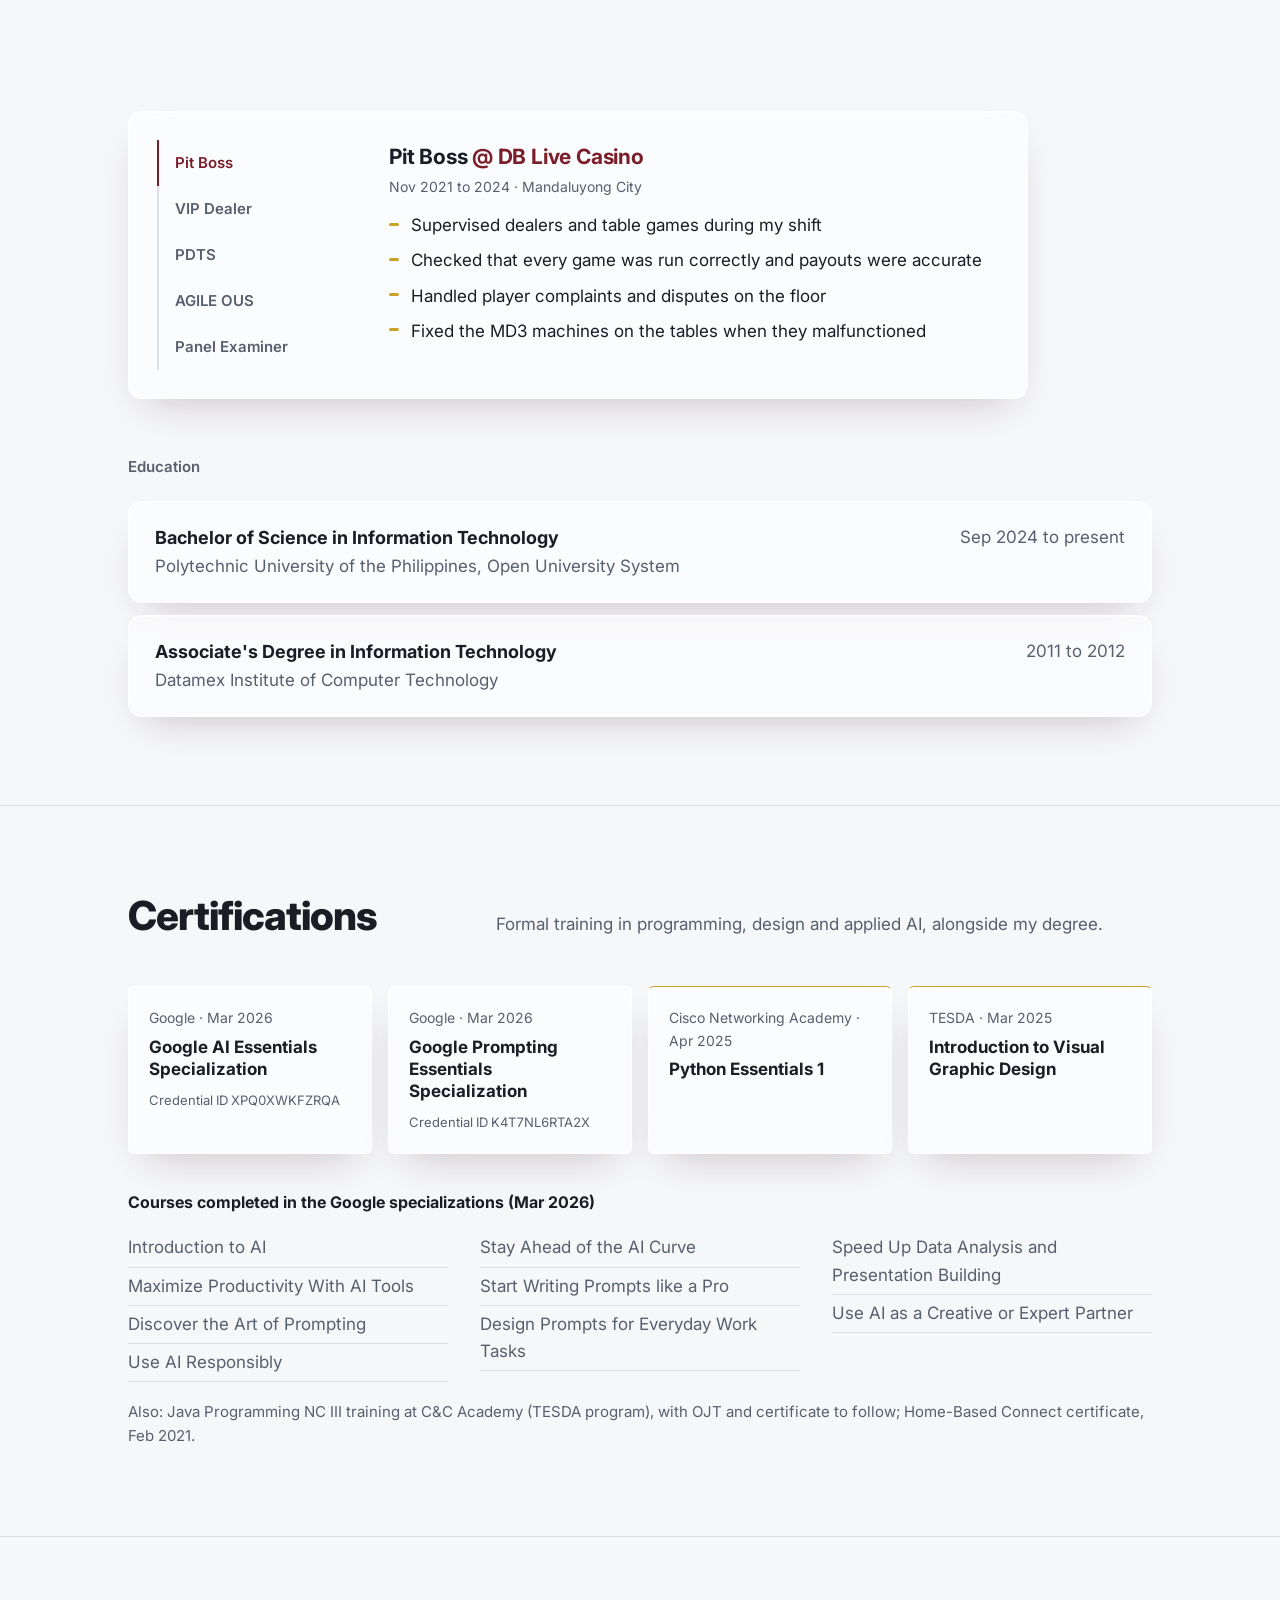
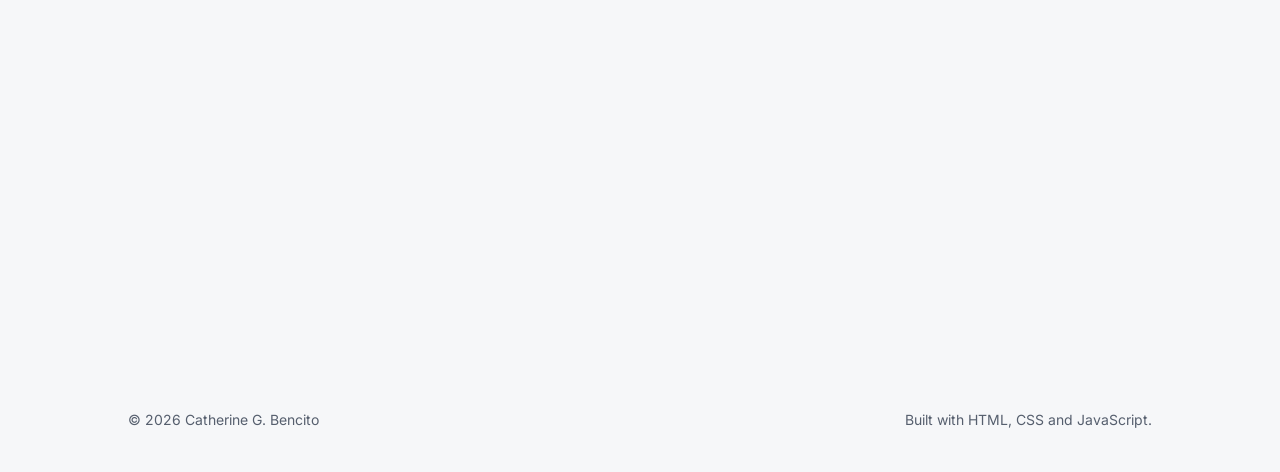
==== commit 138a6492: "Audit fixes: valid HTML, accessibility, honest copy, cached GitHub feed - Fix all html-validate erro" ====
--- a/index.html
+++ b/index.html
@@ -4,7 +4,7 @@
 <meta charset="utf-8">
 <meta name="viewport" content="width=device-width, initial-scale=1">
 <title>Catherine G. Bencito · IT Student &amp; Web Developer</title>
-<meta name="description" content="Catherine G. Bencito (Gravz) — full-stack developer and BSIT student at PUP Open University System, building document tracking, records and management systems for real institutions.">
+<meta name="description" content="Catherine G. Bencito (Gravz) — BSIT student at PUP Open University System who builds web systems: document tracking, records and membership tools. Open to IT support, QA and web roles.">
 <meta name="author" content="Catherine G. Bencito">
 <meta property="og:type" content="website">
 <meta property="og:title" content="Catherine G. Bencito — IT Student and Web Developer">
@@ -41,7 +41,7 @@
 
 <header class="top">
   <div class="wrap nav">
-    <a class="brand" href="#main" aria-label="Catherine G. Bencito, back to top"><span class="brand-mark" aria-hidden="true">CB</span><span class="brand-name">Catherine G. Bencito</span></a>
+    <a class="brand" href="#main" aria-label="Catherine G. Bencito"><span class="brand-mark" aria-hidden="true">CB</span><span class="brand-name">Catherine G. Bencito</span></a>
     <div class="nav-right">
       <nav aria-label="Main">
         <ul>
@@ -67,7 +67,7 @@
       <div class="hero-grid">
       <div class="hero-text">
       <h1>I build systems that know what happens next.</h1>
-      <p class="lede">I'm <strong>Catherine "Gravz" Bencito</strong>, an Information Technology student at the <strong>PUP Open University System</strong> in the Philippines. After more than ten years in live casino operations, from dealer to pit boss, I now build web systems for real offices: document tracking for a university registrar, records for a barangay health center, membership and welfare tools for a student organization.</p>
+      <p class="lede">I'm <strong>Catherine "Gravz" Bencito</strong>, an Information Technology student at the <strong>PUP Open University System</strong> in the Philippines. After more than ten years in live casino operations, from dealer to pit boss, I now build web systems for school and community use: document tracking for a university registrar, records for a barangay health center, and membership tools for a student organization.</p>
       <div class="cta-row">
         <a class="btn primary" href="#work">See my projects</a>
         <a class="btn ghost" href="#contact">Contact me</a>
@@ -81,7 +81,7 @@
       </div>
 
       <!-- Signature element: a working slice of PDTS -->
-      <div class="demo" aria-labelledby="demoTitle">
+      <section class="demo" aria-labelledby="demoTitle">
         <div class="demo-bar">
           <span><b id="demoTitle">Try PDTS</b>, the document tracker I led</span>
           <span class="pill">Live demo · sample data</span>
@@ -90,7 +90,7 @@
           <form class="demo-form" id="trackForm" autocomplete="off">
             <div class="field">
               <label for="refInput">Tracking reference</label>
-              <input id="refInput" name="ref" value="PDTS-2026-0142" spellcheck="false" aria-describedby="sampleHint">
+              <input id="refInput" type="text" name="ref" value="PDTS-2026-0142" spellcheck="false" aria-describedby="sampleHint">
             </div>
             <button class="btn primary" type="submit">Track submission</button>
           </form>
@@ -106,7 +106,7 @@
           <div class="result" id="result" aria-live="polite" hidden>
             <div class="result-head">
               <div>
-                <h3 id="resultRef"></h3>
+                <h3 id="resultRef">Tracking result</h3>
                 <div class="meta" id="resultMeta"></div>
               </div>
               <span class="status" id="resultStatus"></span>
@@ -125,7 +125,7 @@
           </div>
           <p class="demo-foot">In the real system, registrar staff log each submission, tick documents against a checklist template for its purpose, and PDTS emails the student a process slip at every change.</p>
         </div>
-      </div>
+      </section>
     </div>
   </section>
 
@@ -139,7 +139,7 @@
 
       <article class="feature">
         <div class="feature-body">
-          <span class="role">Project Leader · Web + Android</span>
+          <span class="role">School project · Project Leader · Web + Android</span>
           <h3>PDTS: PUP OUS Document Tracking and Submission System</h3>
           <p>A full-stack system for the PUP Open University System Registrar's Office that runs in the browser and as an installable Android app (APK) for tablets. Staff log student document submissions, check them against requirement checklists, and send students status updates automatically.</p>
           <ul class="ticks">
@@ -159,7 +159,7 @@
           </div>
           <div>
             <h4>What I led</h4>
-            <p style="margin-top:8px;opacity:.92">The team from requirements to defense: system analysis and design, ERD and database structure, HTTPS setup, the Android APK build, deployment and technical documentation.</p>
+            <p class="led">The team from requirements to defense: system analysis and design, ERD and database structure, HTTPS setup, the Android APK build, deployment and technical documentation.</p>
           </div>
           <div class="links">
             <button class="btn primary small" type="button" data-case="case-pdts">Read case study</button>
@@ -193,14 +193,14 @@
         </article>
         <article class="proj">
           <h3>Barangay Health Center Management System</h3>
-          <div class="kind">Community health · Web app</div>
+          <div class="kind">School project · Web app</div>
           <p>Patient records and consultation management for a barangay health center. Completing a consultation creates the patient's health record automatically, so staff stop writing the same details twice.</p>
           <div class="tags"><span>HTML/CSS/JS</span><span>Responsive UI</span><span>Records management</span></div>
           <button class="btn ghost small" type="button" data-case="case-bhcms">Read case study</button>
         </article>
         <article class="proj">
           <h3>RestroBit Restaurant POS</h3>
-          <div class="kind">Point of sale · Full stack</div>
+          <div class="kind">School project · Backend</div>
           <p>A restaurant point-of-sale system with a Node.js and Express backend in MVC architecture over MySQL, and a front end used as the basis for a UI/UX final project.</p>
           <div class="tags"><span>Node.js</span><span>Express</span><span>MySQL</span><span>MVC</span></div>
         </article>
@@ -239,7 +239,7 @@
     <div class="wrap">
       <div class="sec-head">
         <h2>Skills</h2>
-        <p>The tools I've shipped real projects with, from the database schema to the screen.</p>
+        <p>Tools I have used in my school projects. My level is basic to working knowledge, and I am still learning.</p>
       </div>
       <div class="skills">
         <div><h3>Front end</h3><ul><li>React and TypeScript</li><li>HTML, CSS, JavaScript</li><li>Tailwind CSS</li><li>Vite</li><li>Responsive and tablet UI</li></ul></div>
@@ -260,11 +260,11 @@
 
       <div class="xp" data-tabs>
         <div class="xp-list" role="tablist" aria-label="Experience">
-          <button role="tab" id="t-pit" aria-controls="p-pit" aria-selected="true">Pit Boss</button>
-          <button role="tab" id="t-vip" aria-controls="p-vip" aria-selected="false" tabindex="-1">VIP Dealer</button>
-          <button role="tab" id="t-pdts" aria-controls="p-pdts" aria-selected="false" tabindex="-1">PDTS</button>
-          <button role="tab" id="t-agile" aria-controls="p-agile" aria-selected="false" tabindex="-1">AGILE OUS</button>
-          <button role="tab" id="t-panel" aria-controls="p-panel" aria-selected="false" tabindex="-1">Panel Examiner</button>
+          <button type="button" role="tab" id="t-pit" aria-controls="p-pit" aria-selected="true">Pit Boss</button>
+          <button type="button" role="tab" id="t-vip" aria-controls="p-vip" aria-selected="false" tabindex="-1">VIP Dealer</button>
+          <button type="button" role="tab" id="t-pdts" aria-controls="p-pdts" aria-selected="false" tabindex="-1">PDTS</button>
+          <button type="button" role="tab" id="t-agile" aria-controls="p-agile" aria-selected="false" tabindex="-1">AGILE OUS</button>
+          <button type="button" role="tab" id="t-panel" aria-controls="p-panel" aria-selected="false" tabindex="-1">Panel Examiner</button>
           <span class="xp-indicator" aria-hidden="true"></span>
         </div>
         <div class="xp-panels">
@@ -369,7 +369,7 @@
   <section class="contact" id="contact">
     <div class="wrap">
       <h2>Have a process that needs a system?</h2>
-      <p>I'm open to junior developer roles, internships and freelance projects. Email me at <strong class="email-text">kyasarin004@gmail.com</strong> or message me on LinkedIn.</p>
+      <p>I'm open to entry-level IT support, QA and web development roles. Email me at <strong class="email-text">kyasarin004@gmail.com</strong> or message me on LinkedIn.</p>
       <div class="cta-row">
         <a class="btn primary" href="https://mail.google.com/mail/?view=cm&amp;fs=1&amp;to=kyasarin004@gmail.com" target="_blank" rel="noopener">Email me on Gmail</a>
         <button class="btn ghost" type="button" data-copy="kyasarin004@gmail.com">Copy email</button>
@@ -384,7 +384,7 @@
 <div class="wrap">
   <footer>
     <span>© <span id="yr">2026</span> Catherine G. Bencito</span>
-    <span>Hand-coded in HTML, CSS and JavaScript. No templates.</span>
+    <span>Built with HTML, CSS and JavaScript.</span>
   </footer>
 </div>
 
@@ -425,12 +425,11 @@
     <ul>
       <li><strong>Password security without breaking old accounts.</strong> Moved staff passwords to bcrypt; legacy plaintext rows are re-hashed automatically the next time that user logs in.</li>
       <li><strong>HTTPS on a local network.</strong> Set up trusted certificates with mkcert so the registrar's machines and tablets connect securely.</li>
-      <li><strong>Android quirks.</strong> Fixed the app drawing under the status bar by configuring Capacitor's status bar plugin and Android styles.</li>
-      <li><strong>Database structure.</strong> Normalized the schema, enforced foreign keys and wrote seed and reset scripts so anyone can set it up on Windows in one step.</li>
+            <li><strong>Database structure.</strong> Normalized the schema, enforced foreign keys and wrote seed and reset scripts so anyone can set it up on Windows in one step.</li>
     </ul>
 
     <h3>My role</h3>
-    <p>Project Leader. I led requirements gathering with the registrar, the system analysis and design documentation, the ERD and database, the full-stack build, the Android release, deployment and the final defense.</p>
+    <p>Project Leader of a school project. I led the group from requirements to the final defense, and worked on the database, setting the system up on Windows, building the Android APK and the documentation.</p>
   </div>
 </dialog>
 
@@ -439,7 +438,7 @@
   <div class="case-body">
     <h3>The problem</h3>
     <p>The Membership and Student Welfare committee acts as the organization's HR. Applications came in through Google Forms, were evaluated in shared Sheets, and acceptance or rejection emails were sent by hand, which made it easy to lose track of applicants.</p>
-    <h3>The solution</h3>
+    <h3>Planned features</h3>
     <ul>
       <li>One place for applications, interview schedules, evaluation scores and decisions</li>
       <li>Document verification for applicants, officers and members</li>
@@ -455,7 +454,7 @@
       <div class="col"><div class="node"><b>MySQL</b><span>Members, applicants, evaluations</span></div></div>
     </div>
     <h3>Status</h3>
-    <p>In development as the committee head. Scheduled for presentation to the organization in December 2026, with the goal of adoption across all committees.</p>
+    <p>In development with one groupmate. AGILE OUS is a new organization still being formed. Scheduled for presentation to the organization in December 2026, with the goal of adoption across all committees.</p>
   </div>
 </dialog>
 
@@ -463,13 +462,12 @@
   <div class="case-head"><h2 id="case-bhcms-title">Case study: Barangay Health Center Management System</h2><button class="case-close" type="button" aria-label="Close case study">×</button></div>
   <div class="case-body">
     <h3>The problem</h3>
-    <p>Barangay health centers keep patient information in logbooks and folders. Staff copy the same details into several records for every visit, and finding a patient's history takes time.</p>
+    <p>A school project. Barangay health centers often keep patient information in logbooks and folders. Staff copy the same details into several records for every visit, and finding a patient's history takes time.</p>
     <h3>The solution</h3>
     <ul>
-      <li>Patient registry with search</li>
-      <li>Consultation workflow from check-in to completion</li>
-      <li>Completing a consultation generates the patient's health record automatically</li>
-      <li>Full-width, responsive layout that works on the health center's desktop and tablets</li>
+      <li>Patient records and consultations in one place</li>
+      <li>Completing a consultation creates the patient's health record automatically</li>
+      <li>Responsive layout for desktop and tablet</li>
     </ul>
     <h3>What I focused on</h3>
     <p>Designing the flow so each step feeds the next: the data entered at check-in carries through to the consultation and into the health record without retyping. The project includes a review of related literature on health information systems from 2021 onward.</p>
@@ -477,7 +475,7 @@
 </dialog>
 
 <script src="assets/js/main.js" defer></script>
-<dialog class="lightbox" id="lightbox" aria-label="Screenshot"><button class="case-close" type="button" aria-label="Close">×</button><img alt=""></dialog>
+<dialog class="lightbox" id="lightbox" aria-label="Screenshot"><button class="case-close" type="button" aria-label="Close">×</button></dialog>
 <div class="toast" id="toast" role="status" aria-live="polite"></div>
 </body>
 </html>
--- a/assets/css/styles.css
+++ b/assets/css/styles.css
@@ -561,3 +561,4 @@
   .xp-list { display: none; }
   .xp-panels section[hidden] { display: block !important; margin-top: 14px; }
 }
+.feature-side .led { margin-top: 8px; opacity: .92; }
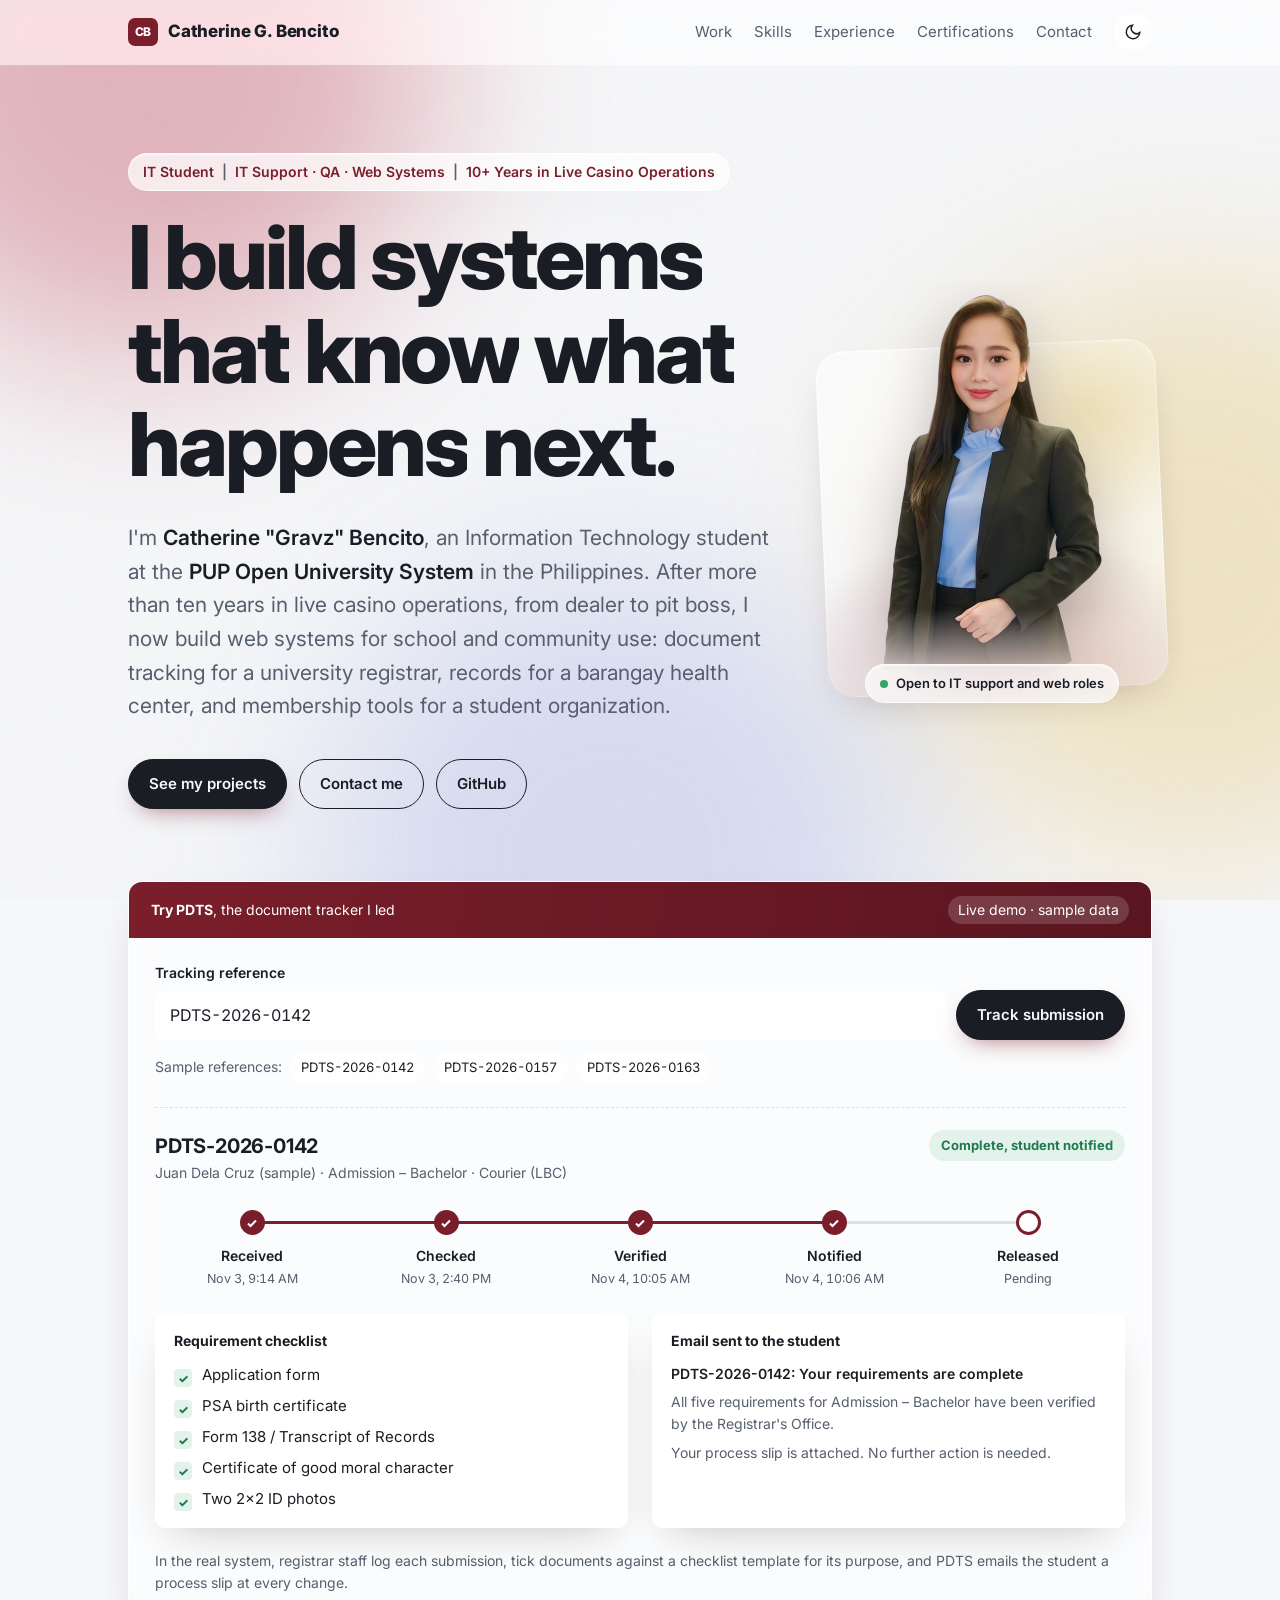
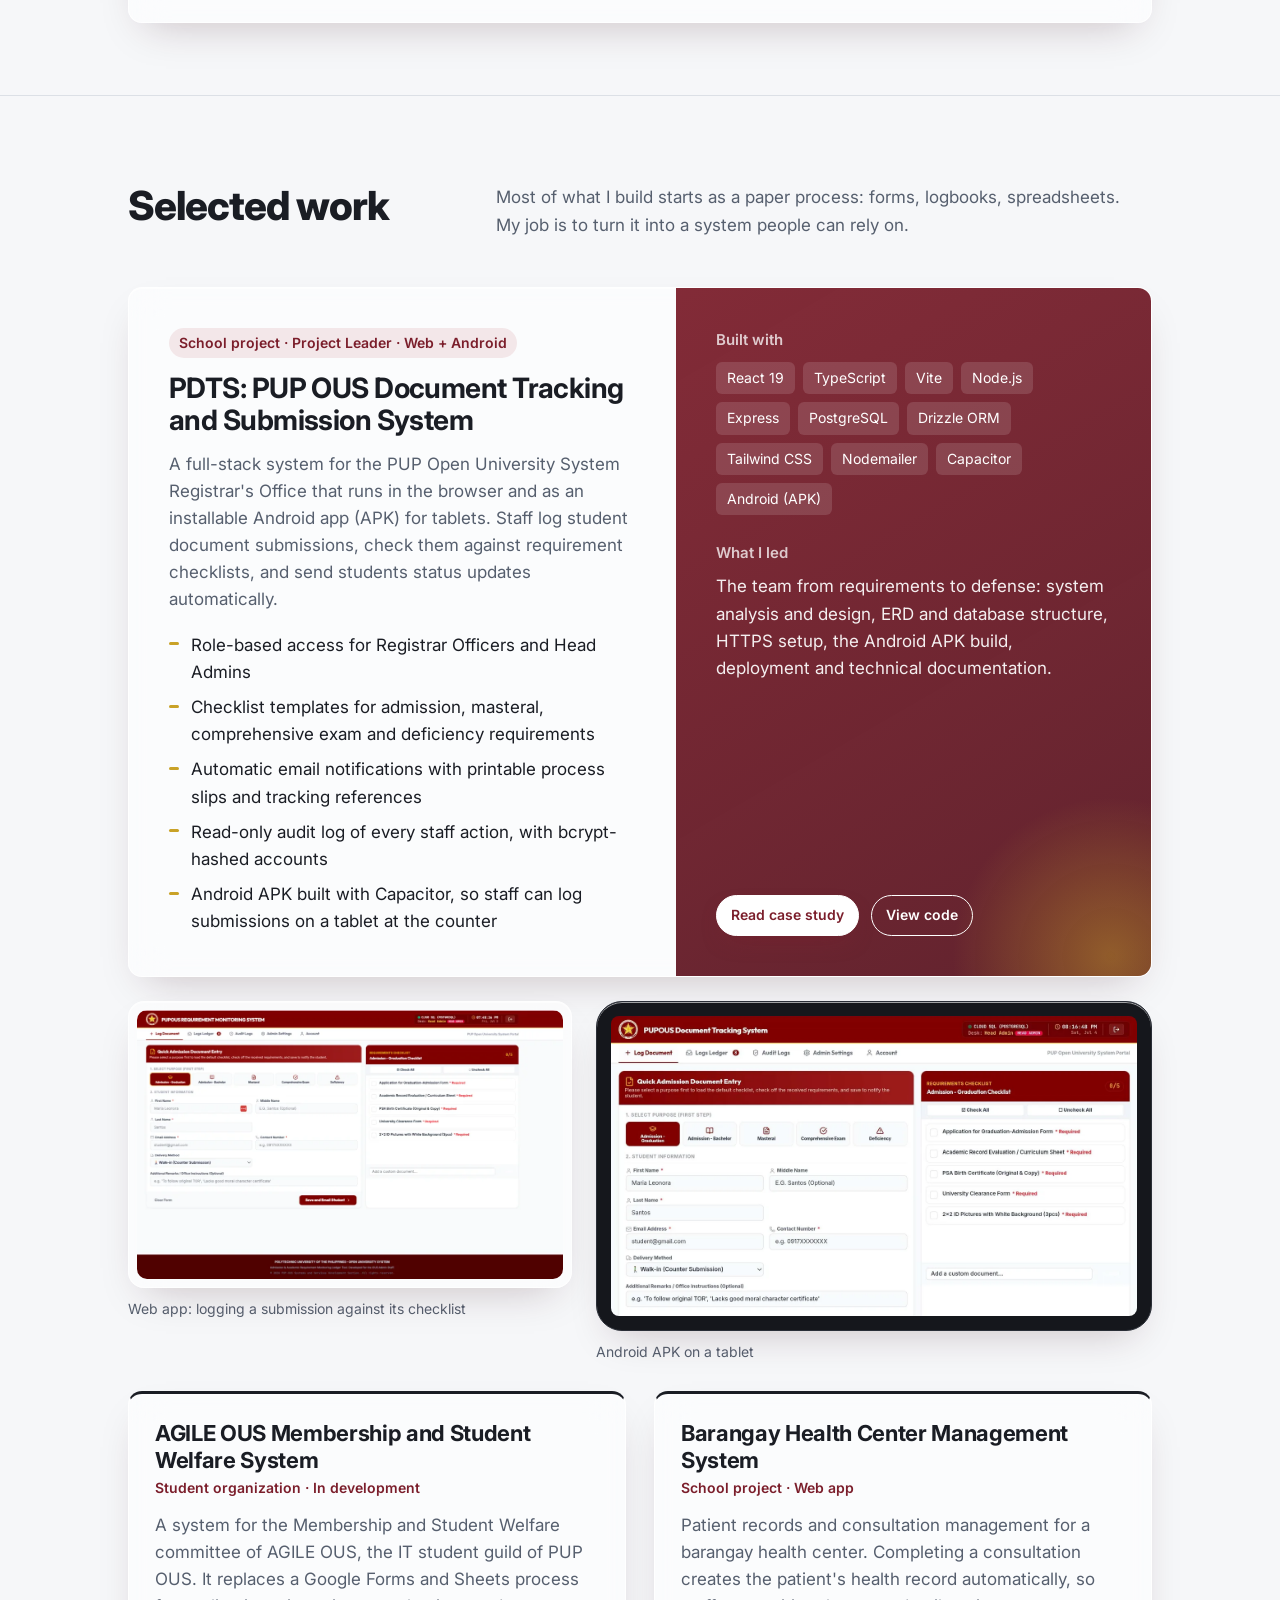
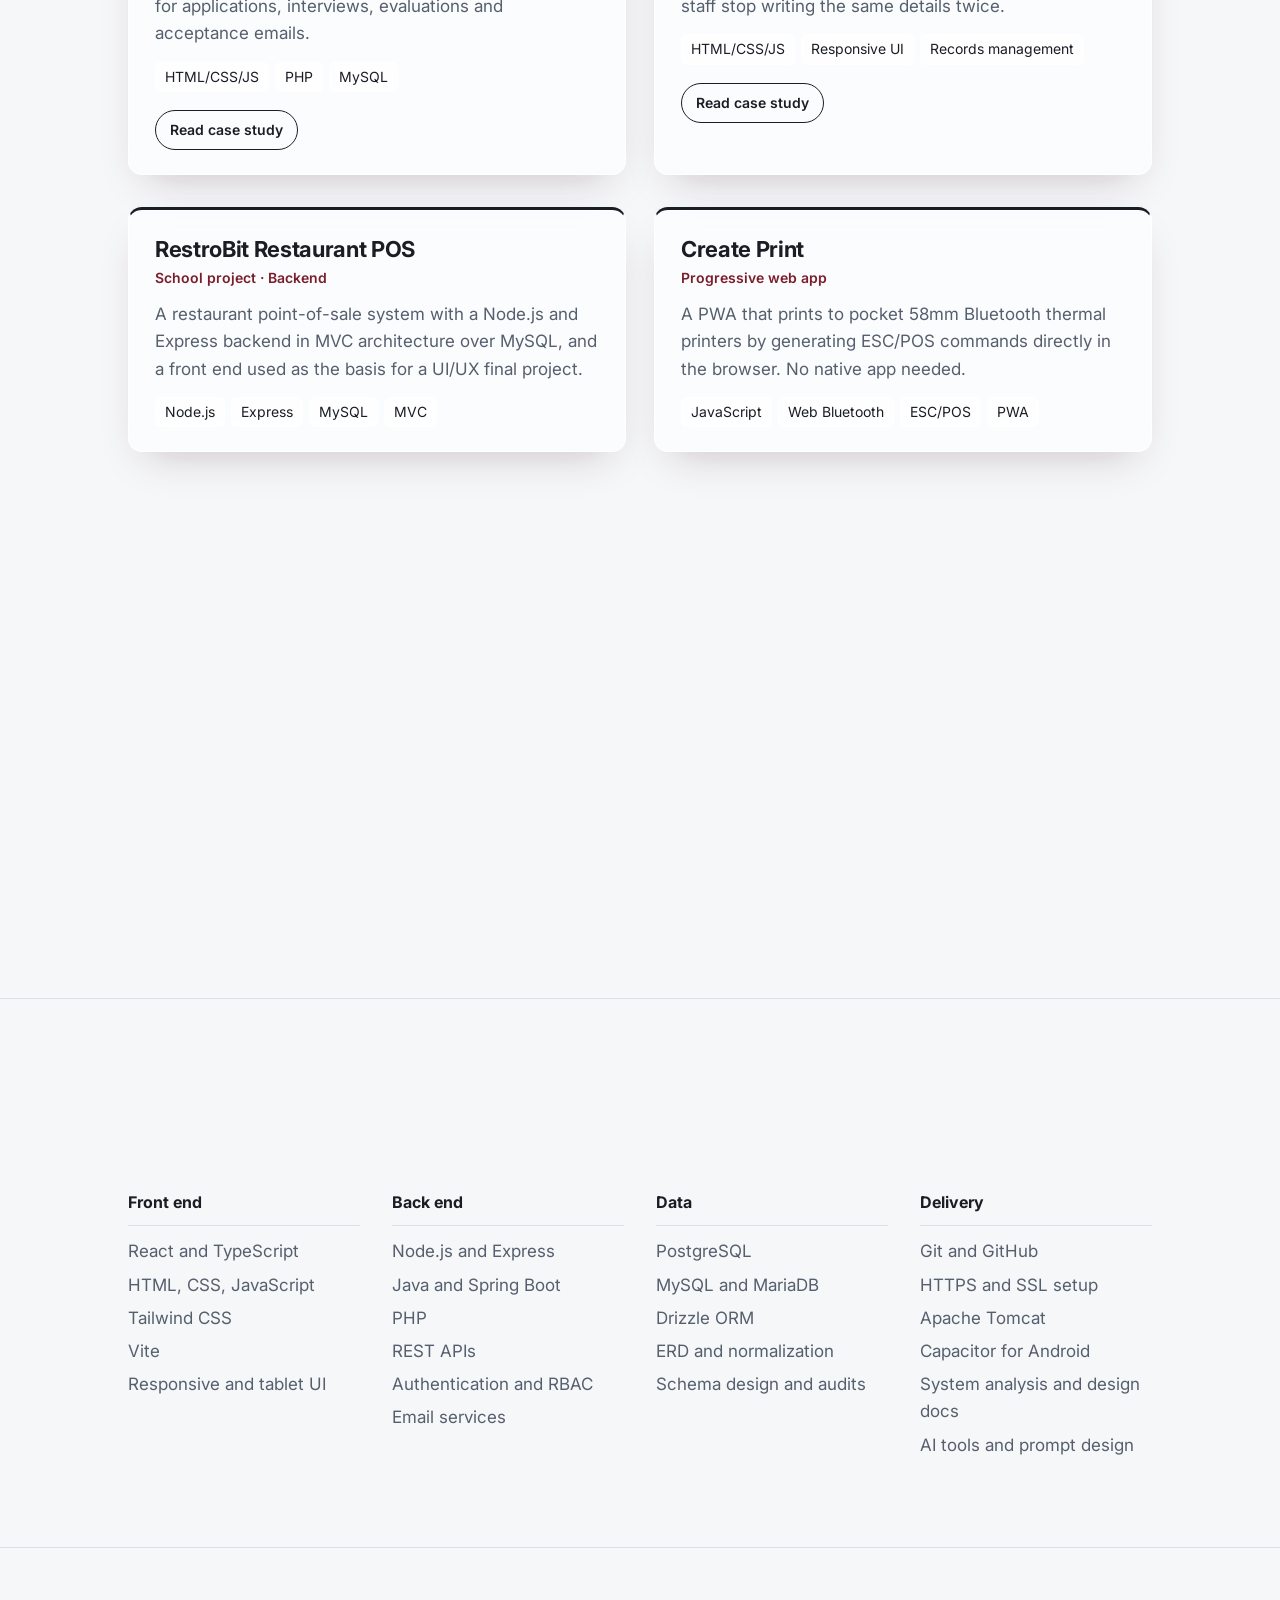
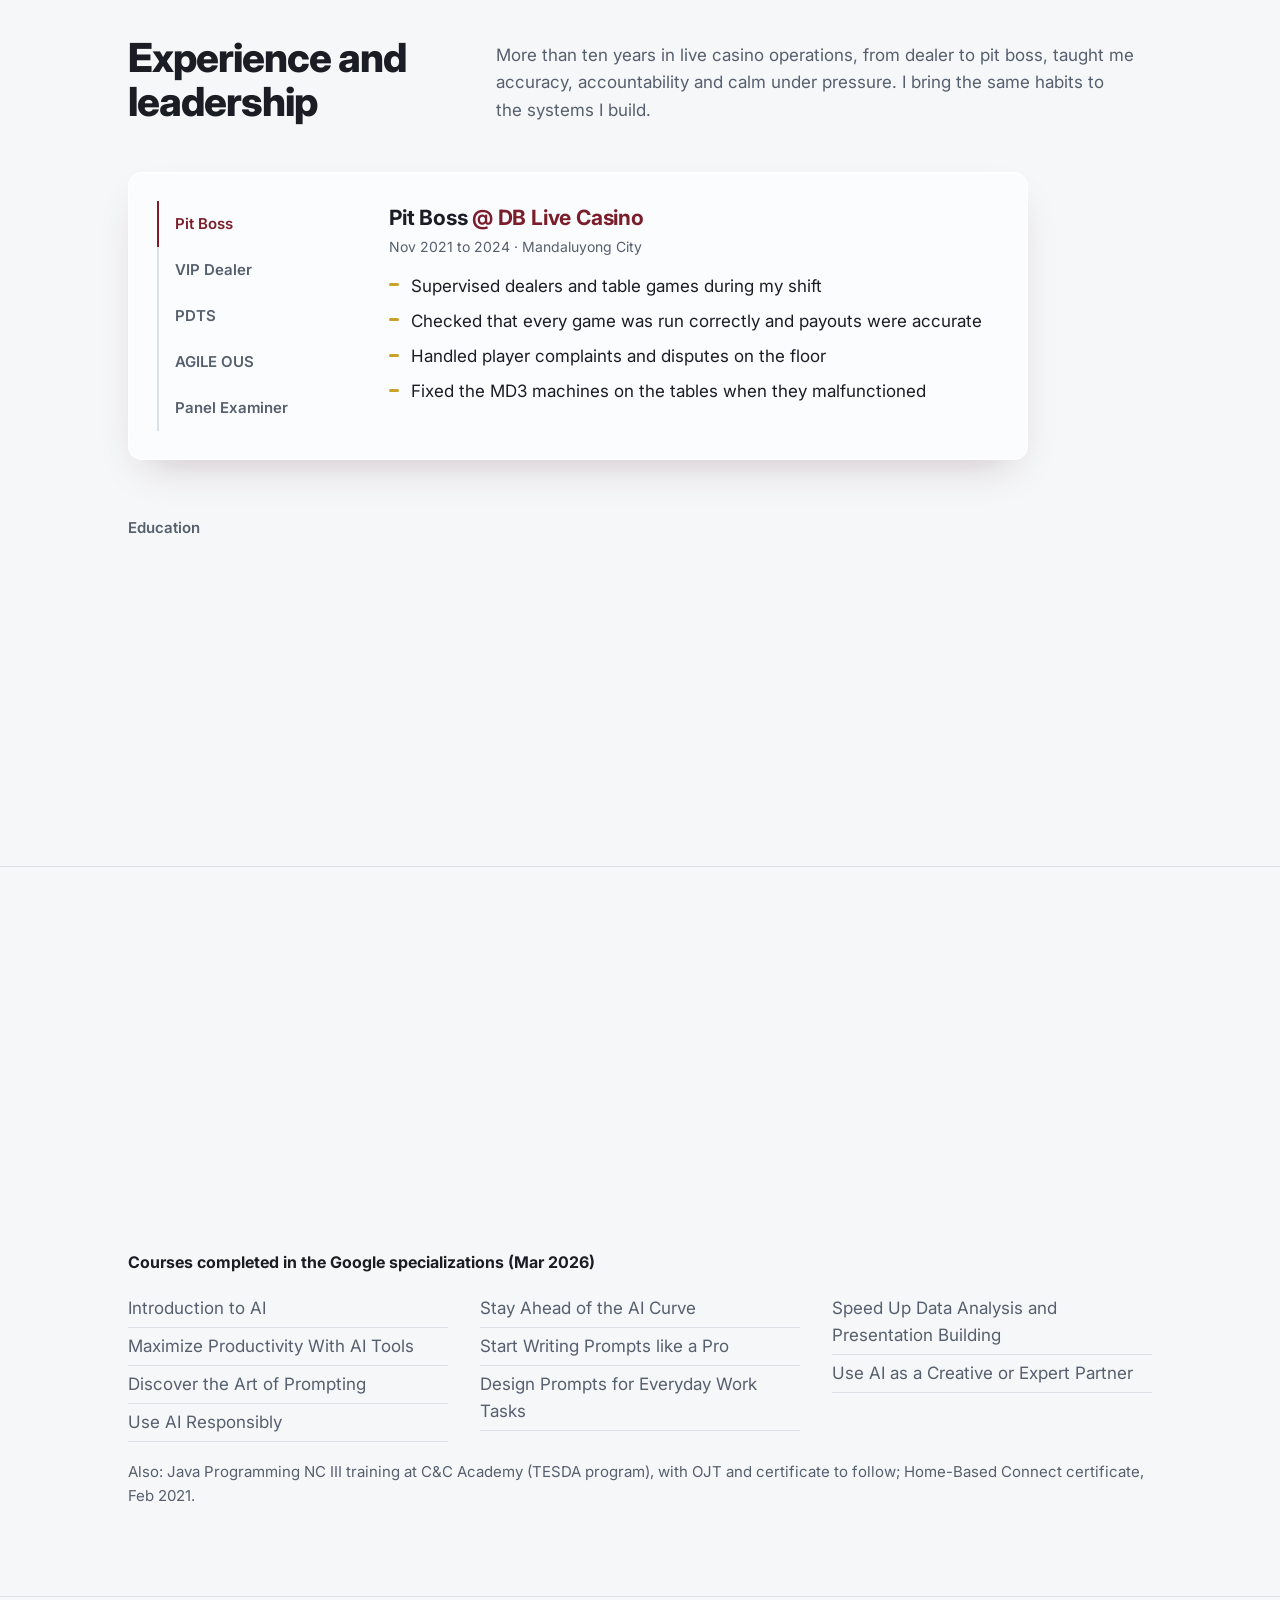
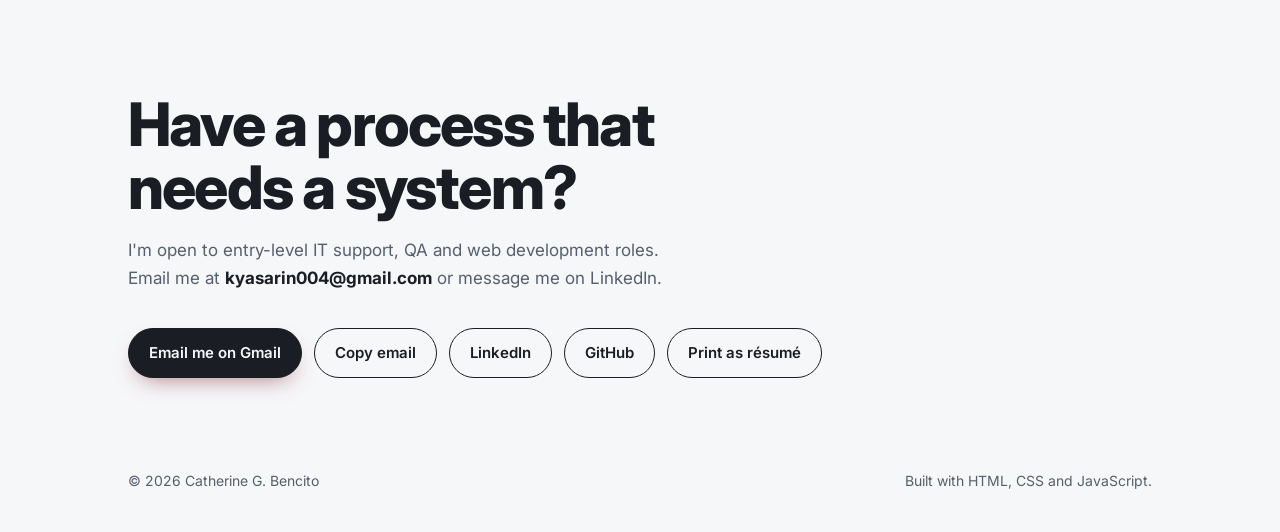
==== commit 3f67c383: "Add professional headline to hero and page metadata Co-Authored-By: Claude Opus 5.5 <noreply@anthrop" ====
--- a/index.html
+++ b/index.html
@@ -3,11 +3,11 @@
 <head>
 <meta charset="utf-8">
 <meta name="viewport" content="width=device-width, initial-scale=1">
-<title>Catherine G. Bencito · IT Student &amp; Web Developer</title>
+<title>Catherine G. Bencito | IT Student | IT Support · QA · Web Systems</title>
 <meta name="description" content="Catherine G. Bencito (Gravz) — BSIT student at PUP Open University System who builds web systems: document tracking, records and membership tools. Open to IT support, QA and web roles.">
 <meta name="author" content="Catherine G. Bencito">
 <meta property="og:type" content="website">
-<meta property="og:title" content="Catherine G. Bencito — IT Student and Web Developer">
+<meta property="og:title" content="Catherine G. Bencito | IT Support · QA · Web Systems | 10+ Years in Live Casino Operations">
 <meta property="og:description" content="I build systems that track what happens next: document tracking, records and management systems for schools, organizations and barangays.">
 <meta name="theme-color" content="#7B1E2B">
 <link rel="icon" href="data:image/svg+xml,<svg xmlns='http://www.w3.org/2000/svg' viewBox='0 0 32 32'><rect width='32' height='32' rx='7' fill='%237B1E2B'/><text x='16' y='21' font-family='Arial' font-weight='700' font-size='13' fill='white' text-anchor='middle'>CB</text></svg>">
@@ -26,7 +26,7 @@
   "@type": "Person",
   "name": "Catherine G. Bencito",
   "alternateName": "Gravz",
-  "jobTitle": "IT Support and Web Developer",
+  "jobTitle": "IT Student | IT Support · QA · Web Systems",
   "email": "mailto:kyasarin004@gmail.com",
   "alumniOf": "Polytechnic University of the Philippines",
   "sameAs": ["https://github.com/iamgravz", "https://www.linkedin.com/in/catherine-bencito-67b888121/"]
@@ -66,6 +66,7 @@
     <div class="wrap">
       <div class="hero-grid">
       <div class="hero-text">
+      <p class="tagline">IT Student <span aria-hidden="true">|</span> IT Support · QA · Web Systems <span aria-hidden="true">|</span> 10+ Years in Live Casino Operations</p>
       <h1>I build systems that know what happens next.</h1>
       <p class="lede">I'm <strong>Catherine "Gravz" Bencito</strong>, an Information Technology student at the <strong>PUP Open University System</strong> in the Philippines. After more than ten years in live casino operations, from dealer to pit boss, I now build web systems for school and community use: document tracking for a university registrar, records for a barangay health center, and membership tools for a student organization.</p>
       <div class="cta-row">
--- a/assets/css/styles.css
+++ b/assets/css/styles.css
@@ -562,3 +562,16 @@
   .xp-panels section[hidden] { display: block !important; margin-top: 14px; }
 }
 .feature-side .led { margin-top: 8px; opacity: .92; }
+
+/* headline tagline */
+.tagline {
+  display: inline-block; margin-bottom: 22px; padding: 7px 14px; border-radius: 999px;
+  font-size: 14px; font-weight: 600; color: var(--maroon-ink);
+  background: var(--glass-strong); border: 1px solid var(--glass-border); box-shadow: var(--glass-shadow);
+  -webkit-backdrop-filter: blur(14px); backdrop-filter: blur(14px);
+  opacity: 0; animation: fade-up .8s var(--ease-out) .05s forwards;
+}
+.tagline span { color: var(--slate); margin: 0 4px; }
+@media (prefers-reduced-motion: reduce) { .tagline { animation: none; opacity: 1; } }
+@media print { .tagline { opacity: 1; animation: none; } }
+@media (max-width: 520px) { .tagline { border-radius: 14px; line-height: 1.5; } }
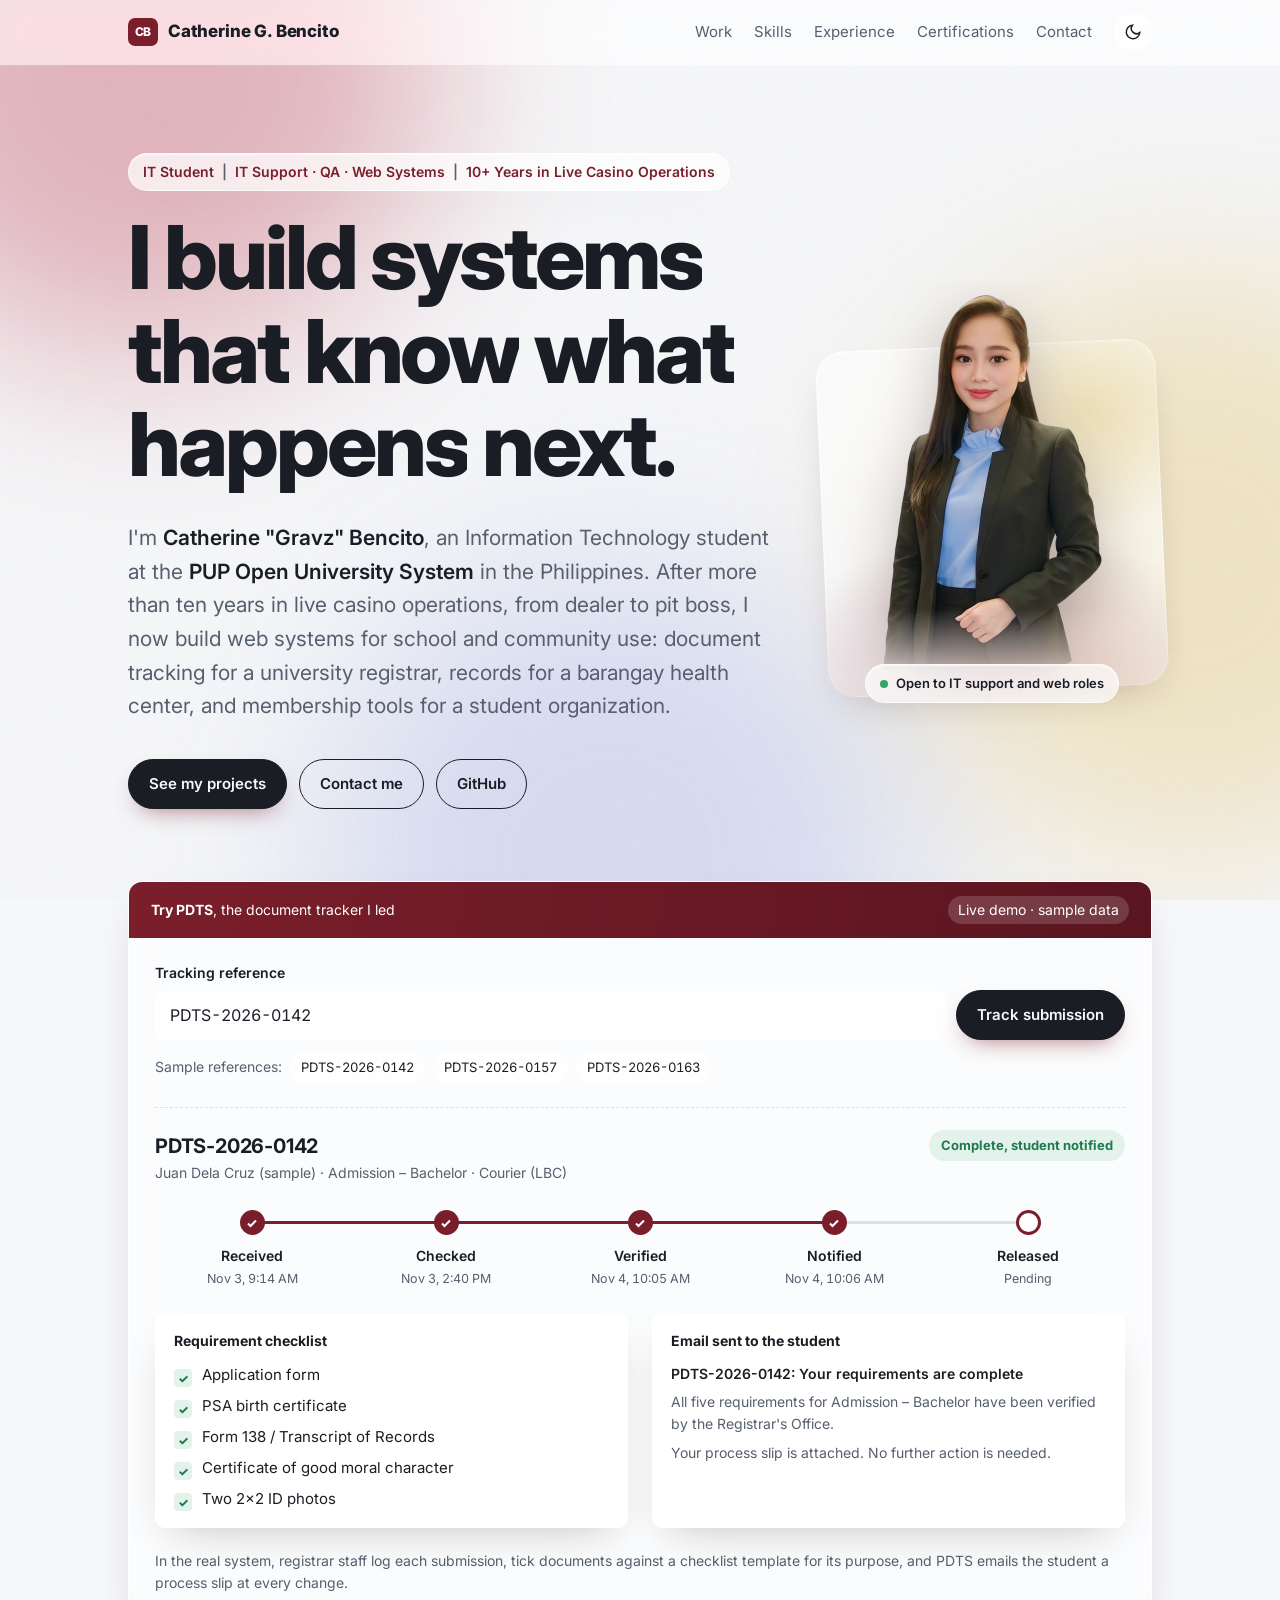
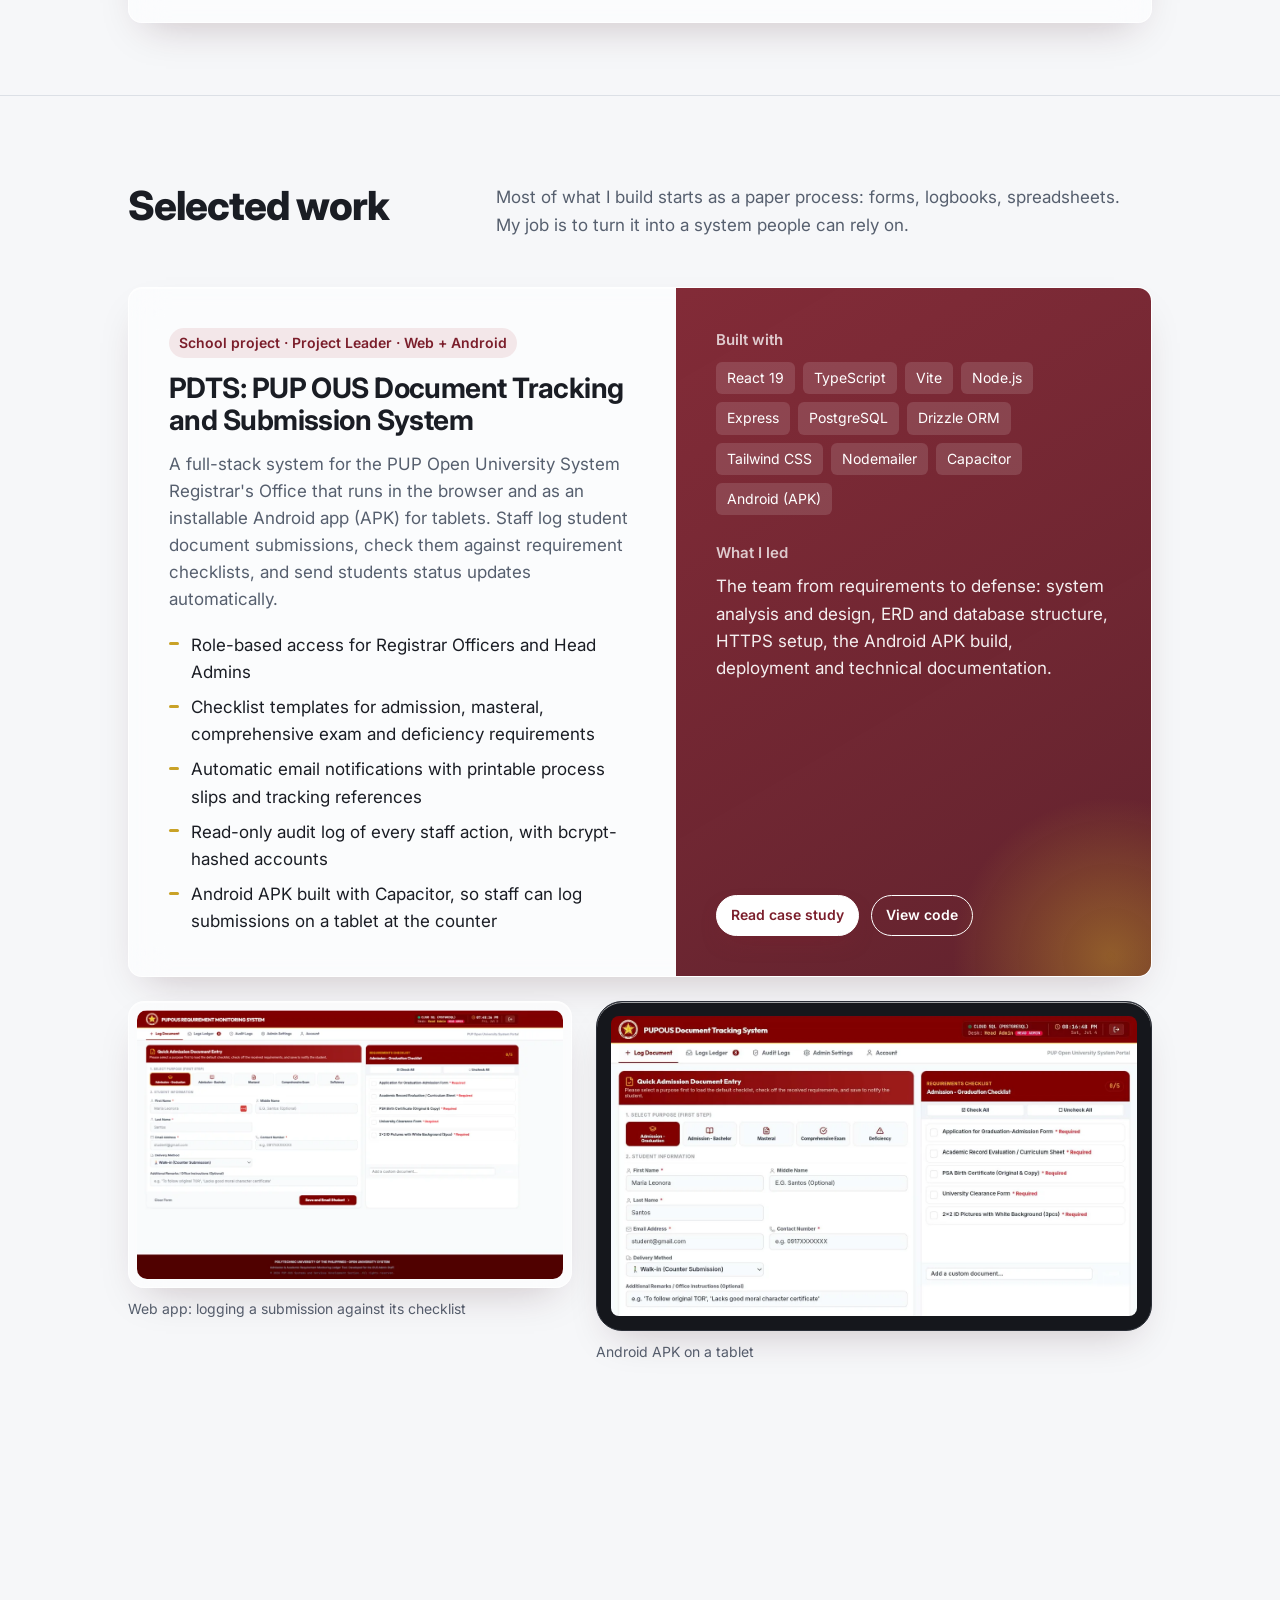
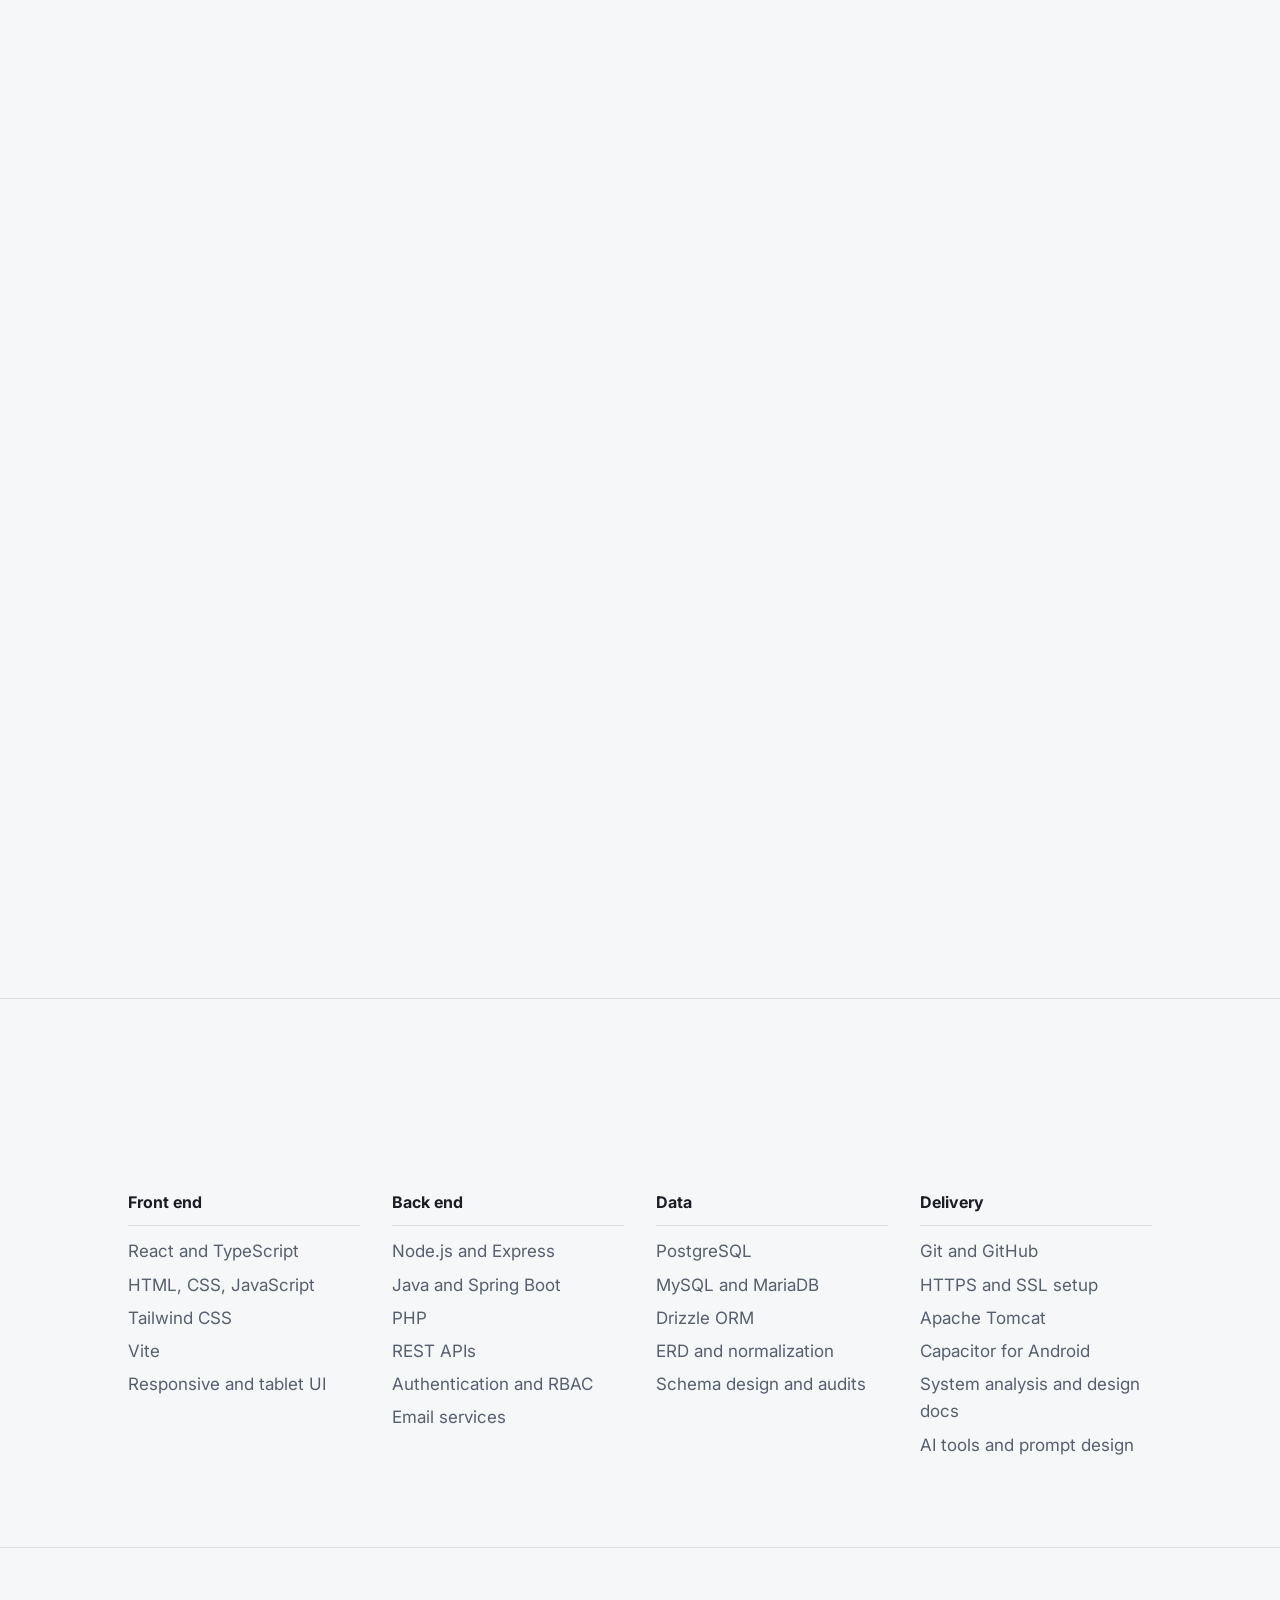
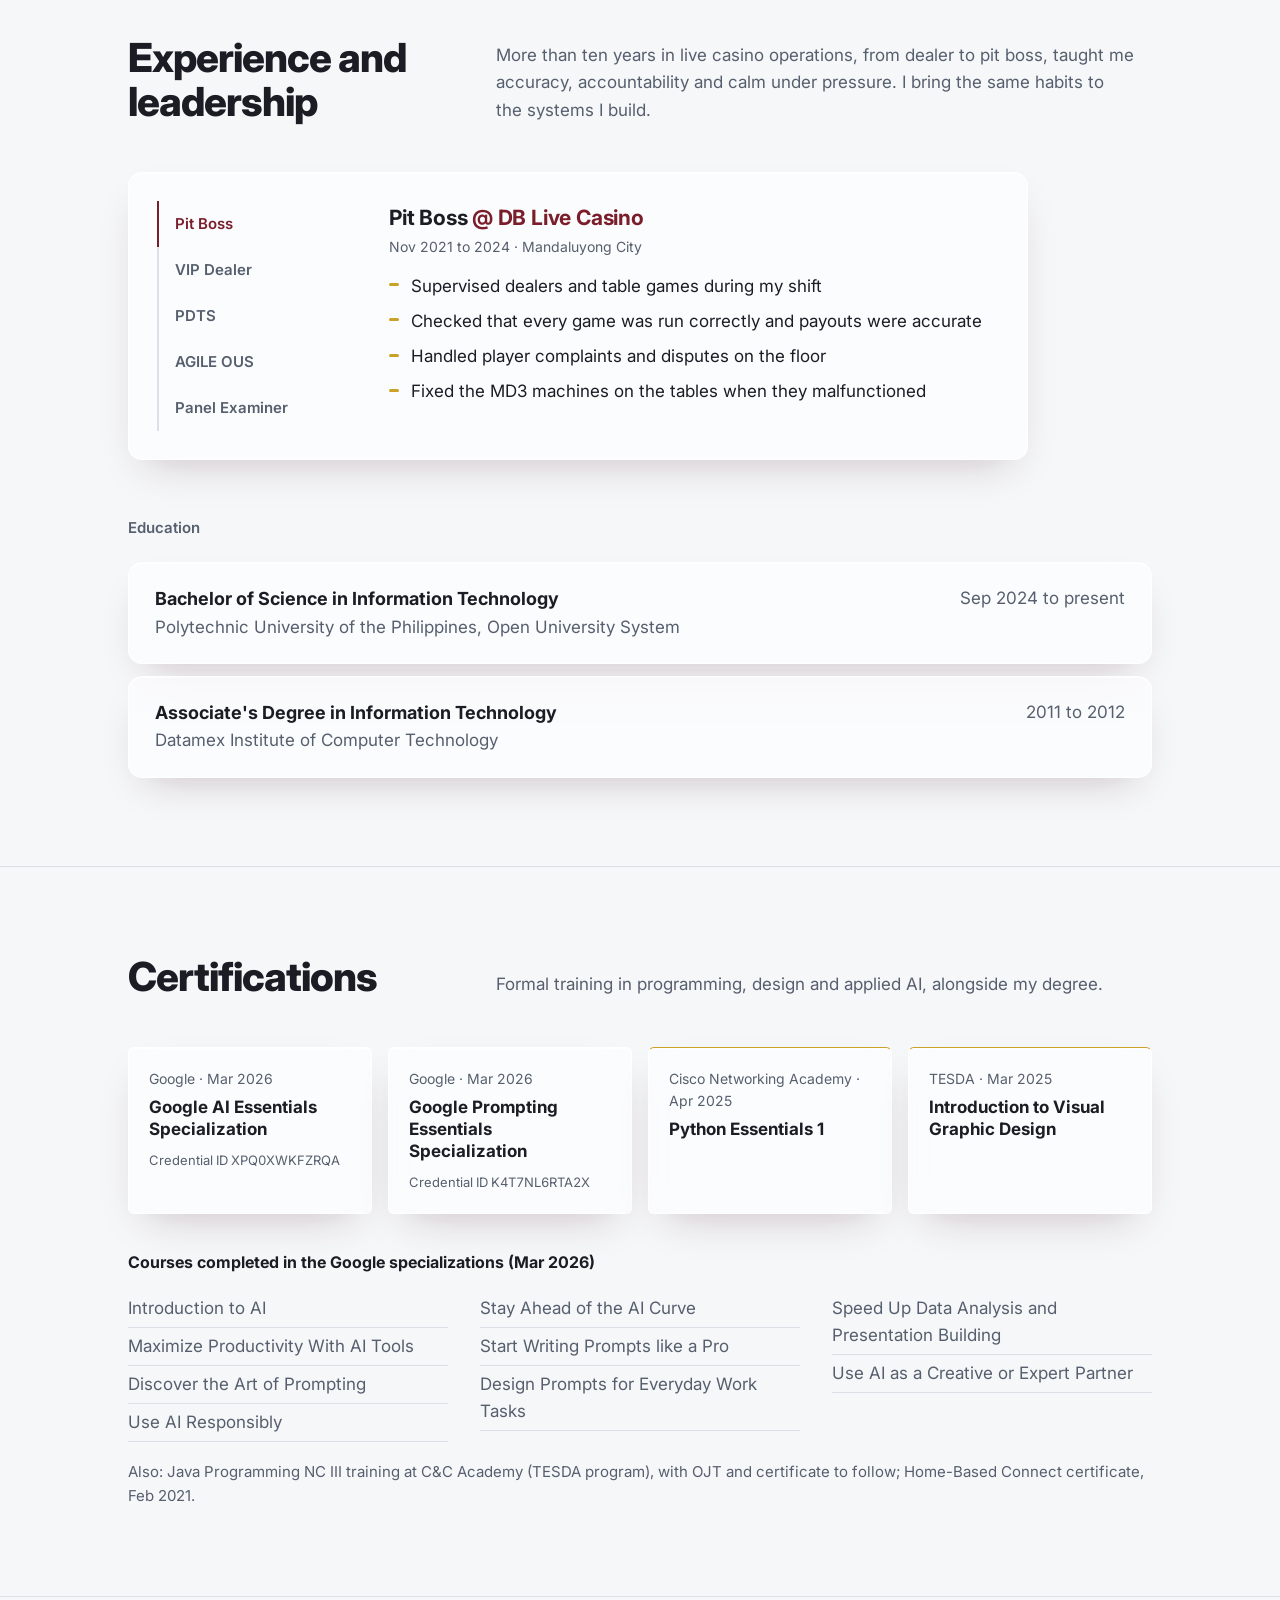
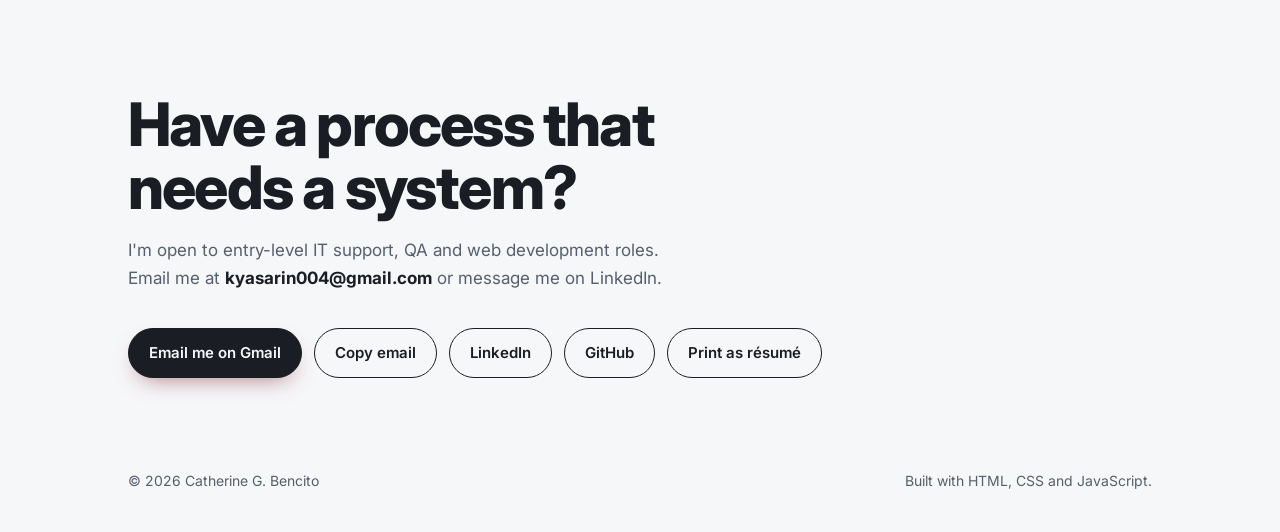
==== commit d0327d37: "Update LinkedIn profile URL Co-Authored-By: Claude Opus 5.5 <noreply@anthropic.com> Claude-Session: " ====
--- a/index.html
+++ b/index.html
@@ -29,7 +29,7 @@
   "jobTitle": "IT Student | IT Support · QA · Web Systems",
   "email": "mailto:kyasarin004@gmail.com",
   "alumniOf": "Polytechnic University of the Philippines",
-  "sameAs": ["https://github.com/iamgravz", "https://www.linkedin.com/in/catherine-bencito-67b888121/"]
+  "sameAs": ["https://github.com/iamgravz", "https://www.linkedin.com/in/catherine-bencito/"]
 }
 </script>
 </head>
@@ -374,7 +374,7 @@
       <div class="cta-row">
         <a class="btn primary" href="https://mail.google.com/mail/?view=cm&amp;fs=1&amp;to=kyasarin004@gmail.com" target="_blank" rel="noopener">Email me on Gmail</a>
         <button class="btn ghost" type="button" data-copy="kyasarin004@gmail.com">Copy email</button>
-        <a class="btn ghost" href="https://www.linkedin.com/in/catherine-bencito-67b888121/" target="_blank" rel="noopener">LinkedIn</a>
+        <a class="btn ghost" href="https://www.linkedin.com/in/catherine-bencito/" target="_blank" rel="noopener">LinkedIn</a>
         <a class="btn ghost" href="https://github.com/iamgravz" target="_blank" rel="noopener">GitHub</a>
         <button class="btn ghost" type="button" onclick="window.print()">Print as résumé</button>
       </div>
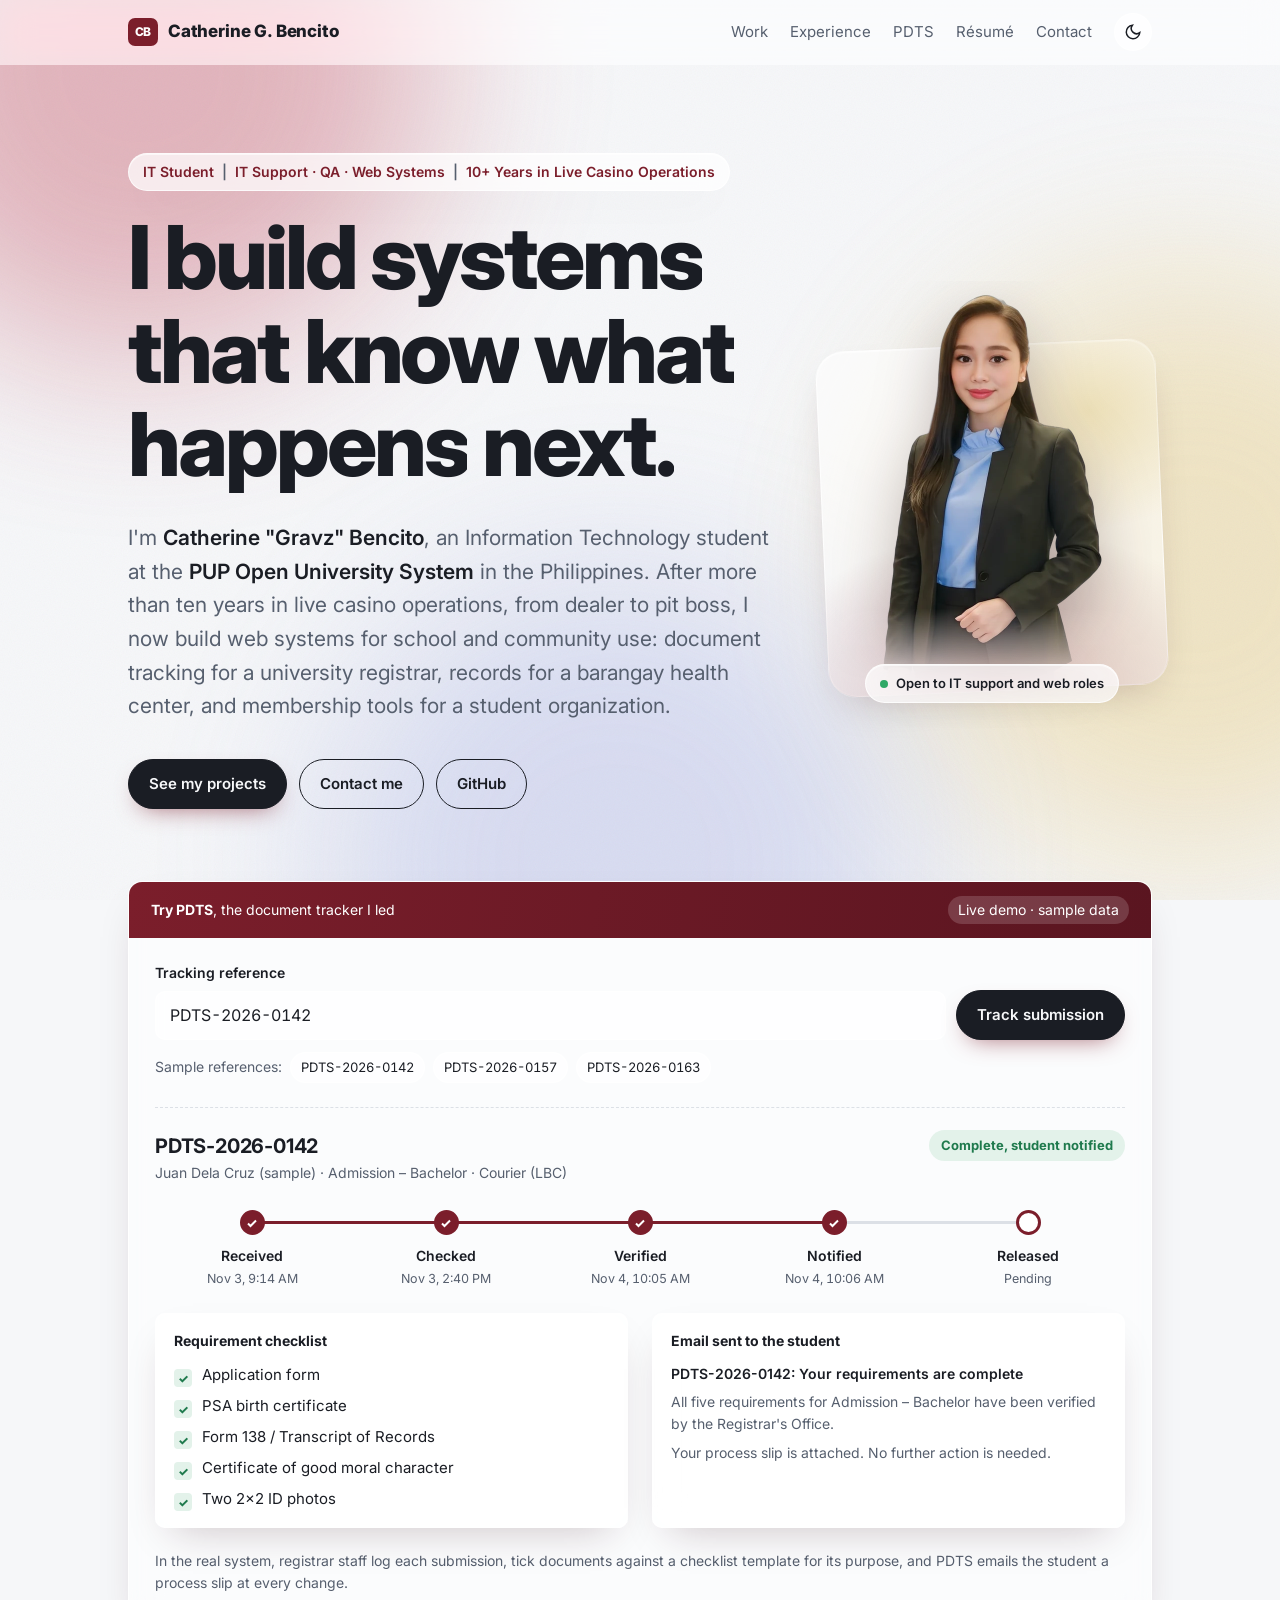
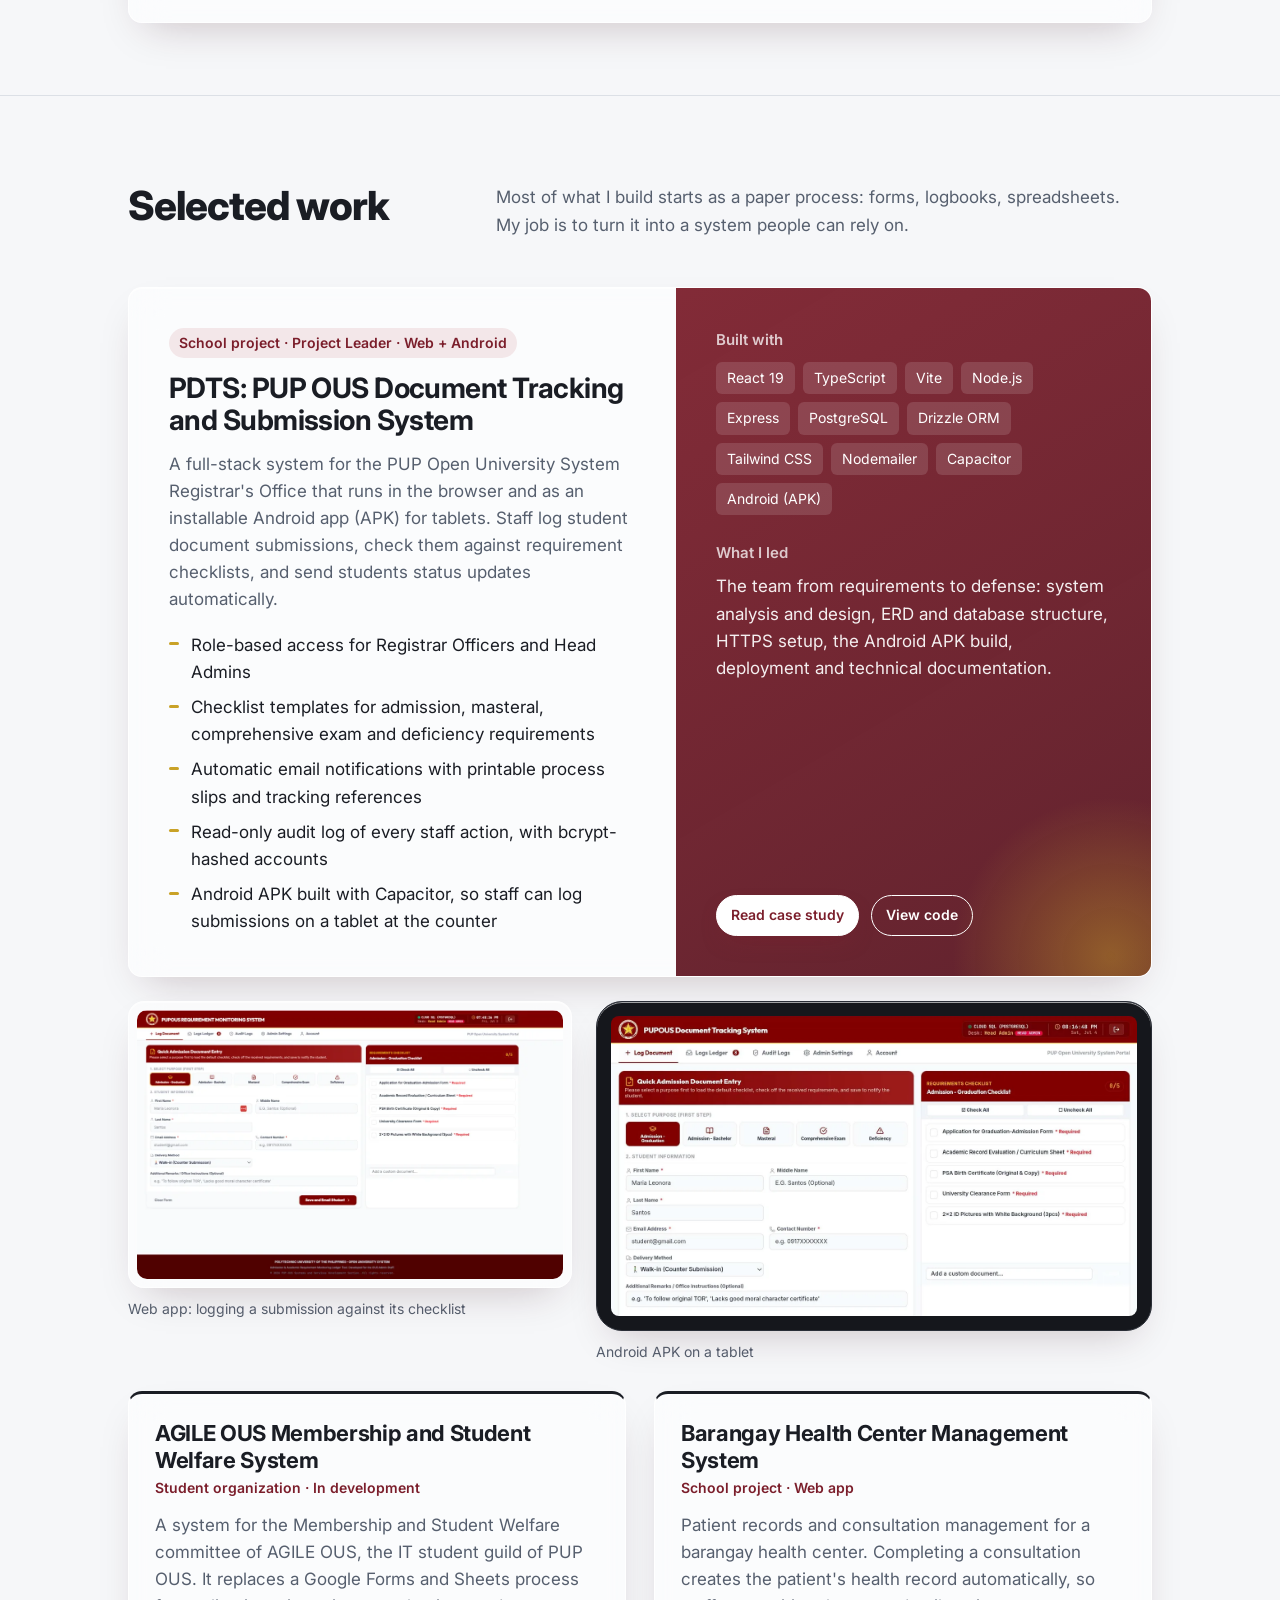
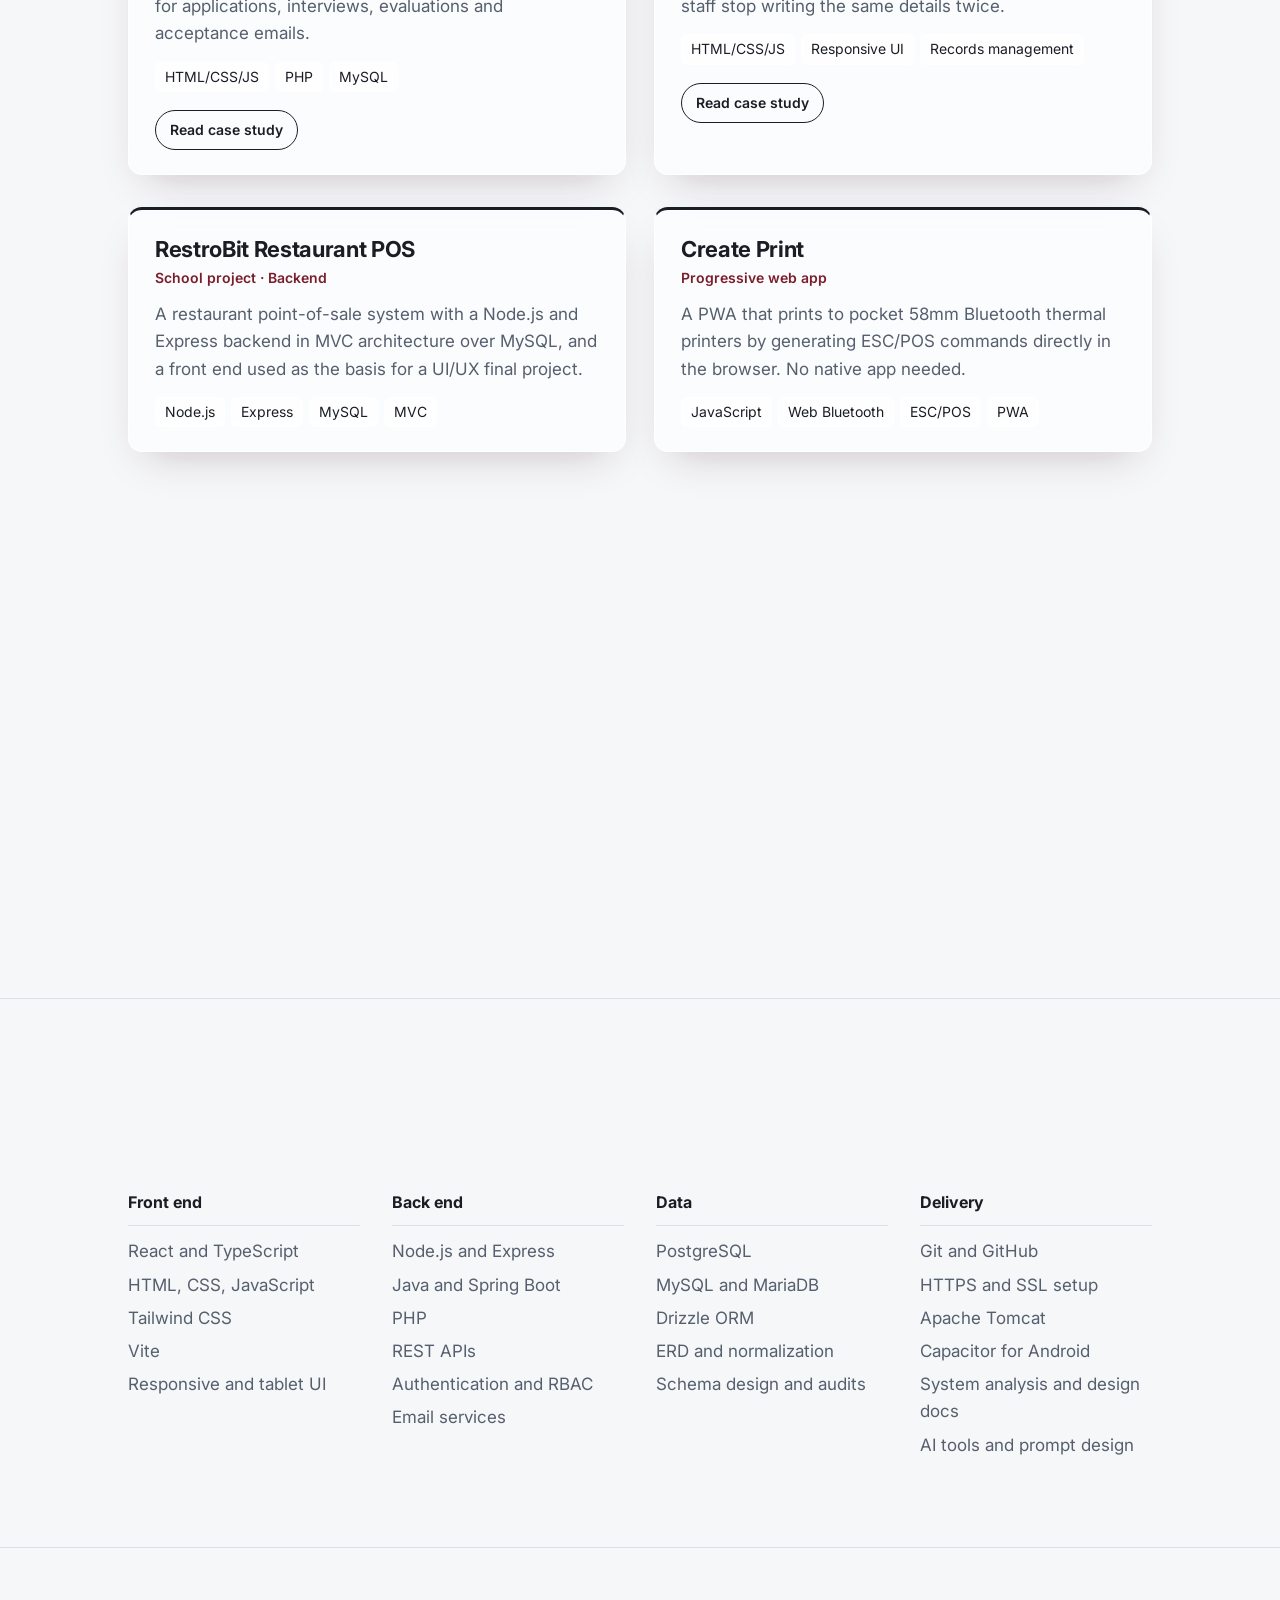
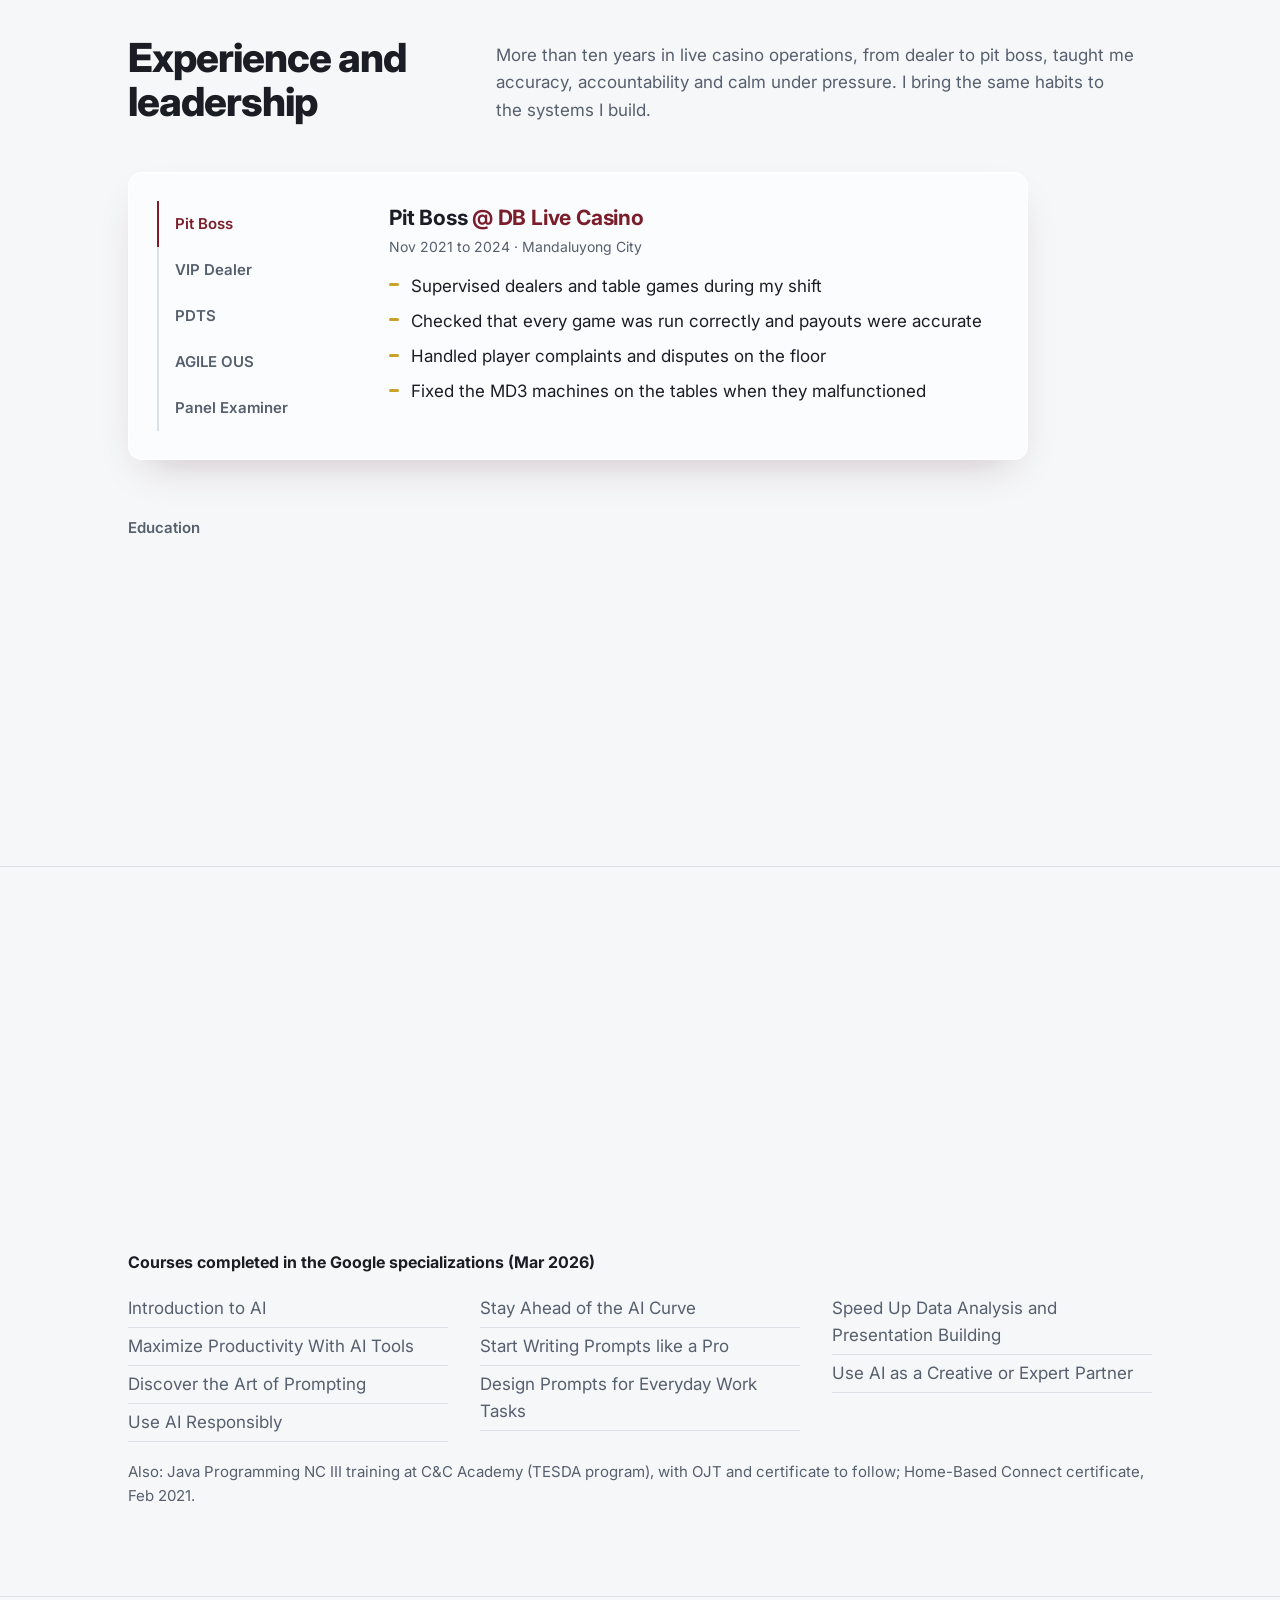
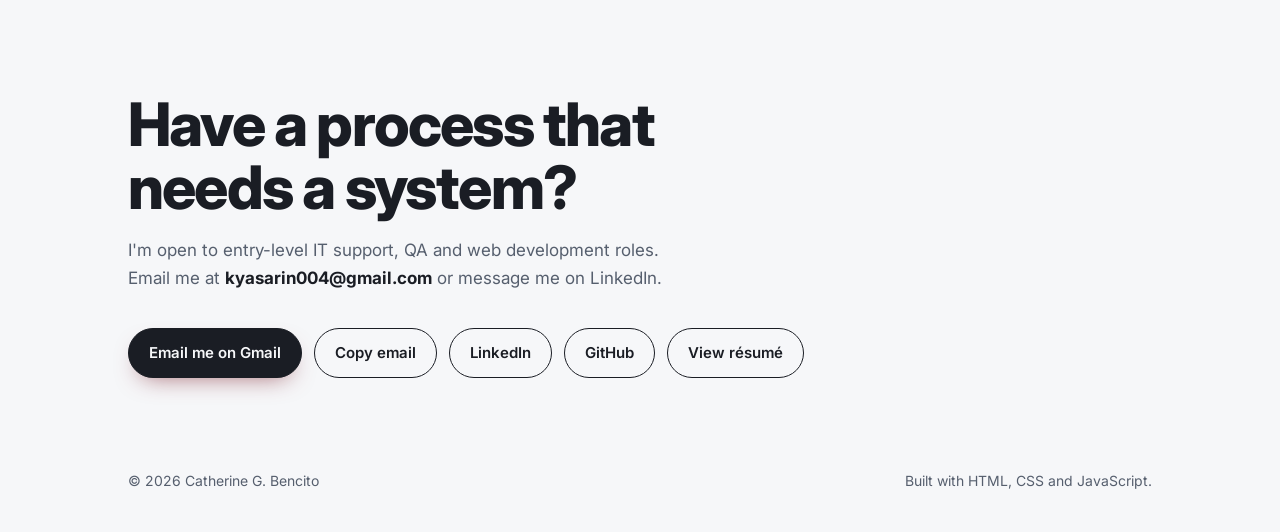
==== commit c89cd0c1: "Add PDTS case study page and résumé page with PDF download Co-Authored-By: Claude Opus 5.5 <noreply@" ====
--- a/index.html
+++ b/index.html
@@ -46,9 +46,9 @@
       <nav aria-label="Main">
         <ul>
           <li><a href="#work">Work</a></li>
-          <li class="opt"><a href="#skills">Skills</a></li>
           <li class="opt2"><a href="#experience">Experience</a></li>
-          <li class="opt"><a href="#certifications">Certifications</a></li>
+          <li class="opt"><a href="pdts.html">PDTS</a></li>
+          <li><a href="resume.html">Résumé</a></li>
           <li><a href="#contact">Contact</a></li>
         </ul>
       </nav>
@@ -163,7 +163,7 @@
             <p class="led">The team from requirements to defense: system analysis and design, ERD and database structure, HTTPS setup, the Android APK build, deployment and technical documentation.</p>
           </div>
           <div class="links">
-            <button class="btn primary small" type="button" data-case="case-pdts">Read case study</button>
+            <a class="btn primary small" href="pdts.html">Read case study</a>
             <a class="btn ghost small" href="https://github.com/iamgravz/pdts-demo-clean" target="_blank" rel="noopener">View code</a>
           </div>
         </div>
@@ -376,7 +376,7 @@
         <button class="btn ghost" type="button" data-copy="kyasarin004@gmail.com">Copy email</button>
         <a class="btn ghost" href="https://www.linkedin.com/in/catherine-bencito/" target="_blank" rel="noopener">LinkedIn</a>
         <a class="btn ghost" href="https://github.com/iamgravz" target="_blank" rel="noopener">GitHub</a>
-        <button class="btn ghost" type="button" onclick="window.print()">Print as résumé</button>
+        <a class="btn ghost" href="resume.html">View résumé</a>
       </div>
     </div>
   </section>
@@ -390,50 +390,6 @@
 </div>
 
 <!-- ================= CASE STUDIES ================= -->
-<dialog class="case" id="case-pdts" aria-labelledby="case-pdts-title">
-  <div class="case-head"><h2 id="case-pdts-title">Case study: PDTS</h2><button class="case-close" type="button" aria-label="Close case study">×</button></div>
-  <div class="case-body">
-    <h3>The problem</h3>
-    <p>PUP Open University students send admission, masteral, comprehensive exam and deficiency documents to the Registrar's Office, many by courier from across the country. Tracking was manual, so students couldn't tell what had arrived or what was missing, and staff answered the same follow-up questions over and over.</p>
-
-    <h3>The solution</h3>
-    <ul>
-      <li><strong>Checklist templates per purpose.</strong> Head Admins define the required documents for each purpose; officers tick them off as they verify each one.</li>
-      <li><strong>Tracking references and process slips.</strong> Every submission gets a reference number and a printable slip.</li>
-      <li><strong>Automatic emails.</strong> Any change in a submission's status emails the student, including exactly which document is missing.</li>
-      <li><strong>Audit log.</strong> Every staff action is recorded with who, what and when, and can't be edited.</li>
-      <li><strong>Web and Android.</strong> The same React app ships as a website and, through Capacitor, as an APK for tablets at the counter.</li>
-    </ul>
-
-    <h3>Architecture</h3>
-    <div class="arch" role="img" aria-label="React client on web and Android talks to an Express API, which uses PostgreSQL and an email service">
-      <div class="col">
-        <div class="node key"><b>React + TypeScript</b><span>Web app (Vite)</span></div>
-        <div class="node key"><b>Android APK</b><span>Capacitor wrapper</span></div>
-      </div>
-      <div class="arrow" aria-hidden="true">⇄</div>
-      <div class="col">
-        <div class="node key"><b>Express API</b><span>Node.js · RBAC · bcrypt</span></div>
-      </div>
-      <div class="arrow" aria-hidden="true">⇄</div>
-      <div class="col">
-        <div class="node"><b>PostgreSQL</b><span>Drizzle ORM</span></div>
-        <div class="node"><b>Email service</b><span>Nodemailer</span></div>
-      </div>
-    </div>
-
-    <h3>Hard parts I solved</h3>
-    <ul>
-      <li><strong>Password security without breaking old accounts.</strong> Moved staff passwords to bcrypt; legacy plaintext rows are re-hashed automatically the next time that user logs in.</li>
-      <li><strong>HTTPS on a local network.</strong> Set up trusted certificates with mkcert so the registrar's machines and tablets connect securely.</li>
-            <li><strong>Database structure.</strong> Normalized the schema, enforced foreign keys and wrote seed and reset scripts so anyone can set it up on Windows in one step.</li>
-    </ul>
-
-    <h3>My role</h3>
-    <p>Project Leader of a school project. I led the group from requirements to the final defense, and worked on the database, setting the system up on Windows, building the Android APK and the documentation.</p>
-  </div>
-</dialog>
-
 <dialog class="case" id="case-msw" aria-labelledby="case-msw-title">
   <div class="case-head"><h2 id="case-msw-title">Case study: AGILE OUS MSW System</h2><button class="case-close" type="button" aria-label="Close case study">×</button></div>
   <div class="case-body">
--- a/assets/css/styles.css
+++ b/assets/css/styles.css
@@ -575,3 +575,54 @@
 @media (prefers-reduced-motion: reduce) { .tagline { animation: none; opacity: 1; } }
 @media print { .tagline { opacity: 1; animation: none; } }
 @media (max-width: 520px) { .tagline { border-radius: 14px; line-height: 1.5; } }
+
+/* ---------- inner pages (PDTS case study, résumé) ---------- */
+.nav ul a[aria-current="page"] { color: var(--ink); font-weight: 600; box-shadow: inset 0 -2px 0 var(--maroon); }
+.page-hero { padding: 64px 0 40px; }
+.page-hero h1 { font-size: clamp(36px, 5.6vw, 64px); line-height: 1.05; letter-spacing: -.03em; font-weight: 800; max-width: 20ch; }
+.page-hero .lede { margin-top: 20px; font-size: clamp(17px, 1.8vw, 20px); color: var(--slate); max-width: 62ch; }
+.page-hero .role { margin-top: 18px; }
+.page-hero .cta-row { margin-top: 28px; }
+.back { display: inline-block; font-size: 15px; color: var(--slate); text-decoration: none; margin-bottom: 18px; }
+.back:hover { color: var(--maroon-ink); }
+.page-hero .back + .role { margin-top: 0; }
+.facts { display: grid; grid-template-columns: repeat(4, 1fr); gap: 1px; margin-top: 32px; background: var(--line); border: 1px solid var(--line); border-radius: var(--radius-lg); overflow: hidden; }
+.facts div { background: var(--surface); padding: 16px 18px; }
+.facts dt { font-size: 13px; color: var(--slate); }
+.facts dd { margin-top: 4px; font-weight: 600; }
+@media (max-width: 760px) { .facts { grid-template-columns: 1fr 1fr; } }
+.prose-grid { display: grid; grid-template-columns: 1fr 2fr; gap: 40px; }
+.prose-grid > h2 { font-size: clamp(24px, 2.8vw, 32px); line-height: 1.15; letter-spacing: -.02em; font-weight: 800; }
+.prose { max-width: 64ch; }
+.prose p { color: var(--slate); }
+.prose p + p, .prose p + .ticks { margin-top: 14px; }
+.prose .ticks { margin-top: 0; }
+.prose .ticks li { color: var(--slate); }
+.prose strong { color: var(--ink); font-weight: 600; }
+.prose .arch { margin: 0 0 20px; }
+.stack.plain span { background: var(--surface-2); color: var(--ink); }
+@media (max-width: 800px) { .prose-grid { grid-template-columns: 1fr; gap: 14px; } }
+@media (max-width: 640px) { .arch { grid-template-columns: 1fr; } .arch .arrow { transform: rotate(90deg); } }
+
+.cv { padding-bottom: 72px; display: grid; gap: 0; }
+.cv-sec { display: grid; grid-template-columns: 1fr 3fr; gap: 32px; padding: 32px 0; border-top: 1px solid var(--line); }
+.cv-sec > h2 { font-size: 20px; letter-spacing: -.01em; font-weight: 700; }
+.cv-sec > .ticks { margin-top: 0; }
+.cv-item + .cv-item { margin-top: 24px; }
+.cv-line { display: flex; justify-content: space-between; gap: 16px; flex-wrap: wrap; align-items: baseline; }
+.cv-line h3 { font-size: 17px; }
+.cv-line h3 a { color: inherit; text-decoration-color: var(--maroon-ink); text-underline-offset: 3px; }
+.cv-line span { font-size: 14px; color: var(--slate); white-space: nowrap; }
+.cv-where { color: var(--slate); font-size: 15px; margin-top: 2px; }
+.cv-item .ticks { margin-top: 10px; }
+.cv-skills { display: grid; grid-template-columns: max-content 1fr; gap: 8px 24px; }
+.cv-skills dt { font-weight: 600; }
+.cv-skills dd { color: var(--slate); }
+@media (max-width: 760px) { .cv-sec { grid-template-columns: 1fr; gap: 12px; } }
+@media (max-width: 480px) { .cv-skills { grid-template-columns: 1fr; gap: 2px; } .cv-skills dd { margin-bottom: 8px; } }
+@media print {
+  .page-hero .cta-row, .back { display: none; }
+  .cv-sec { break-inside: avoid; }
+}
+.back { display: table; }
+.cv-body > .ticks { margin-top: 0; }
